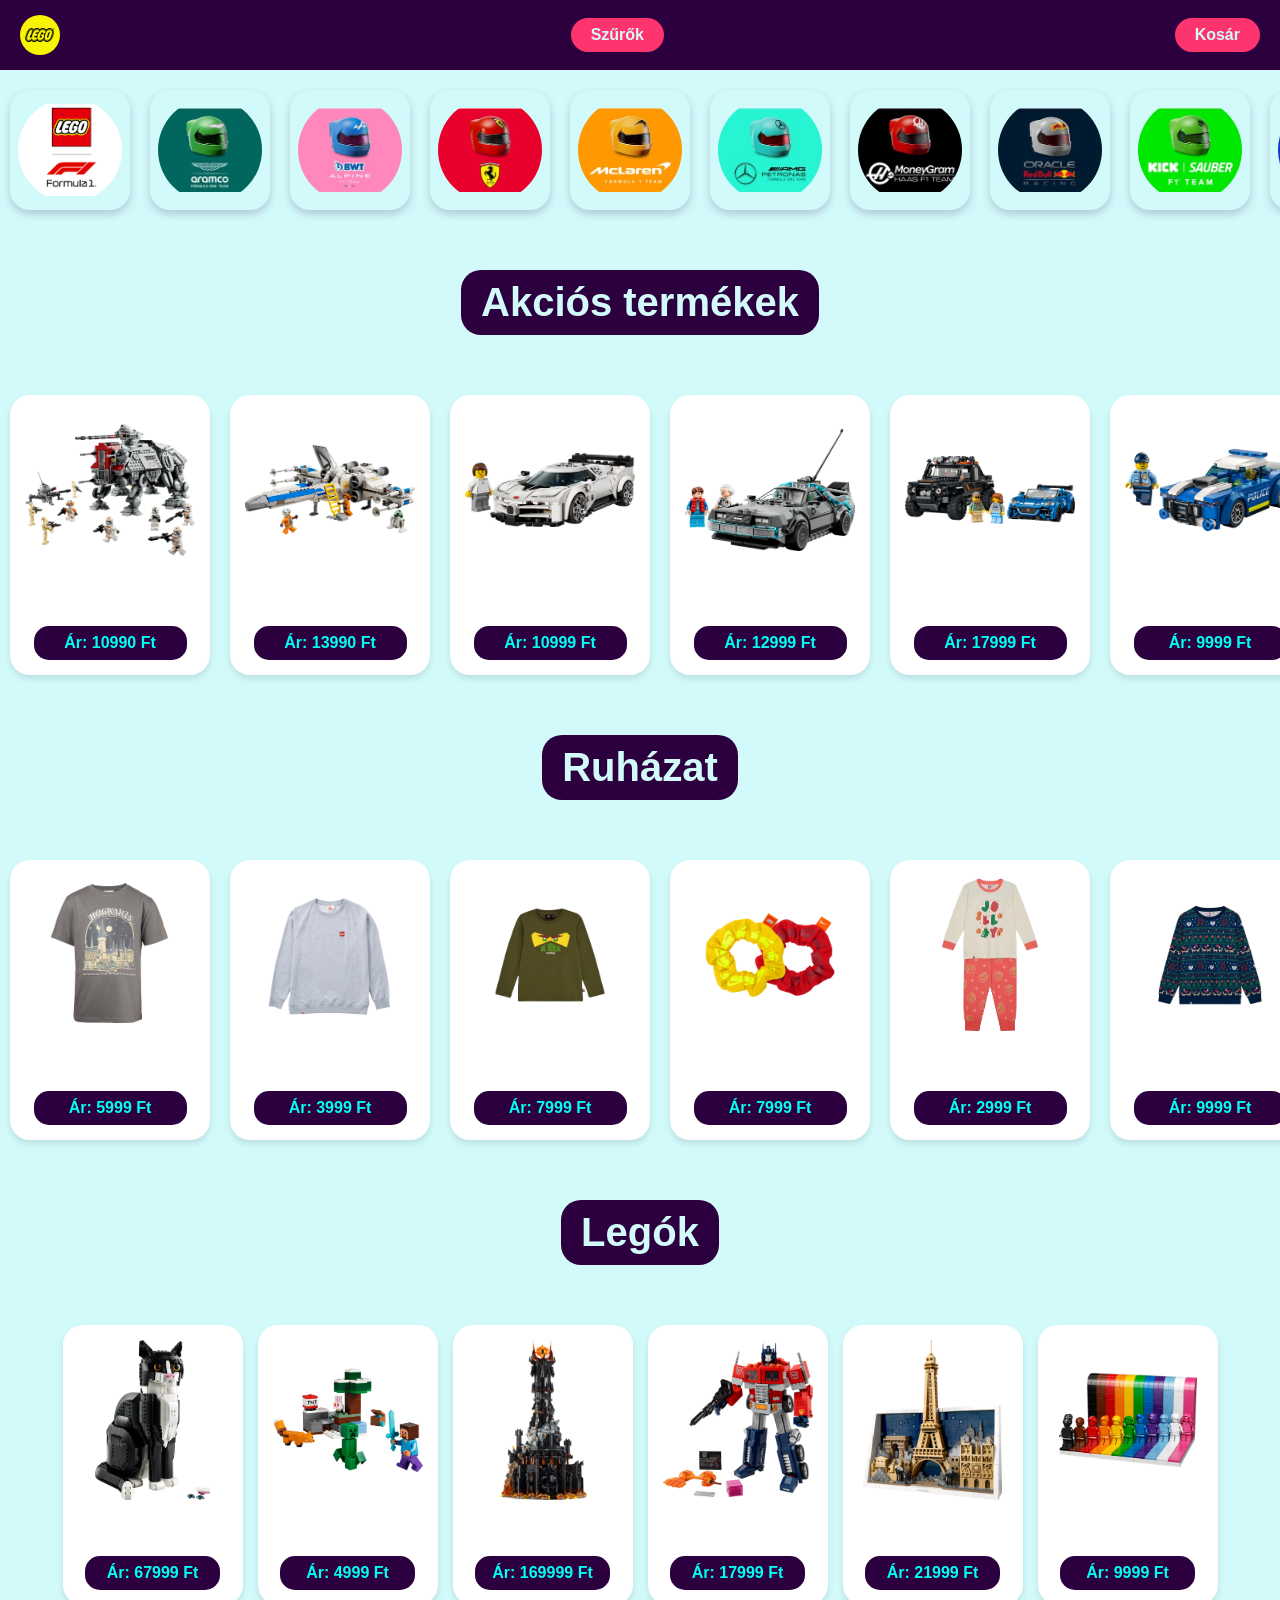
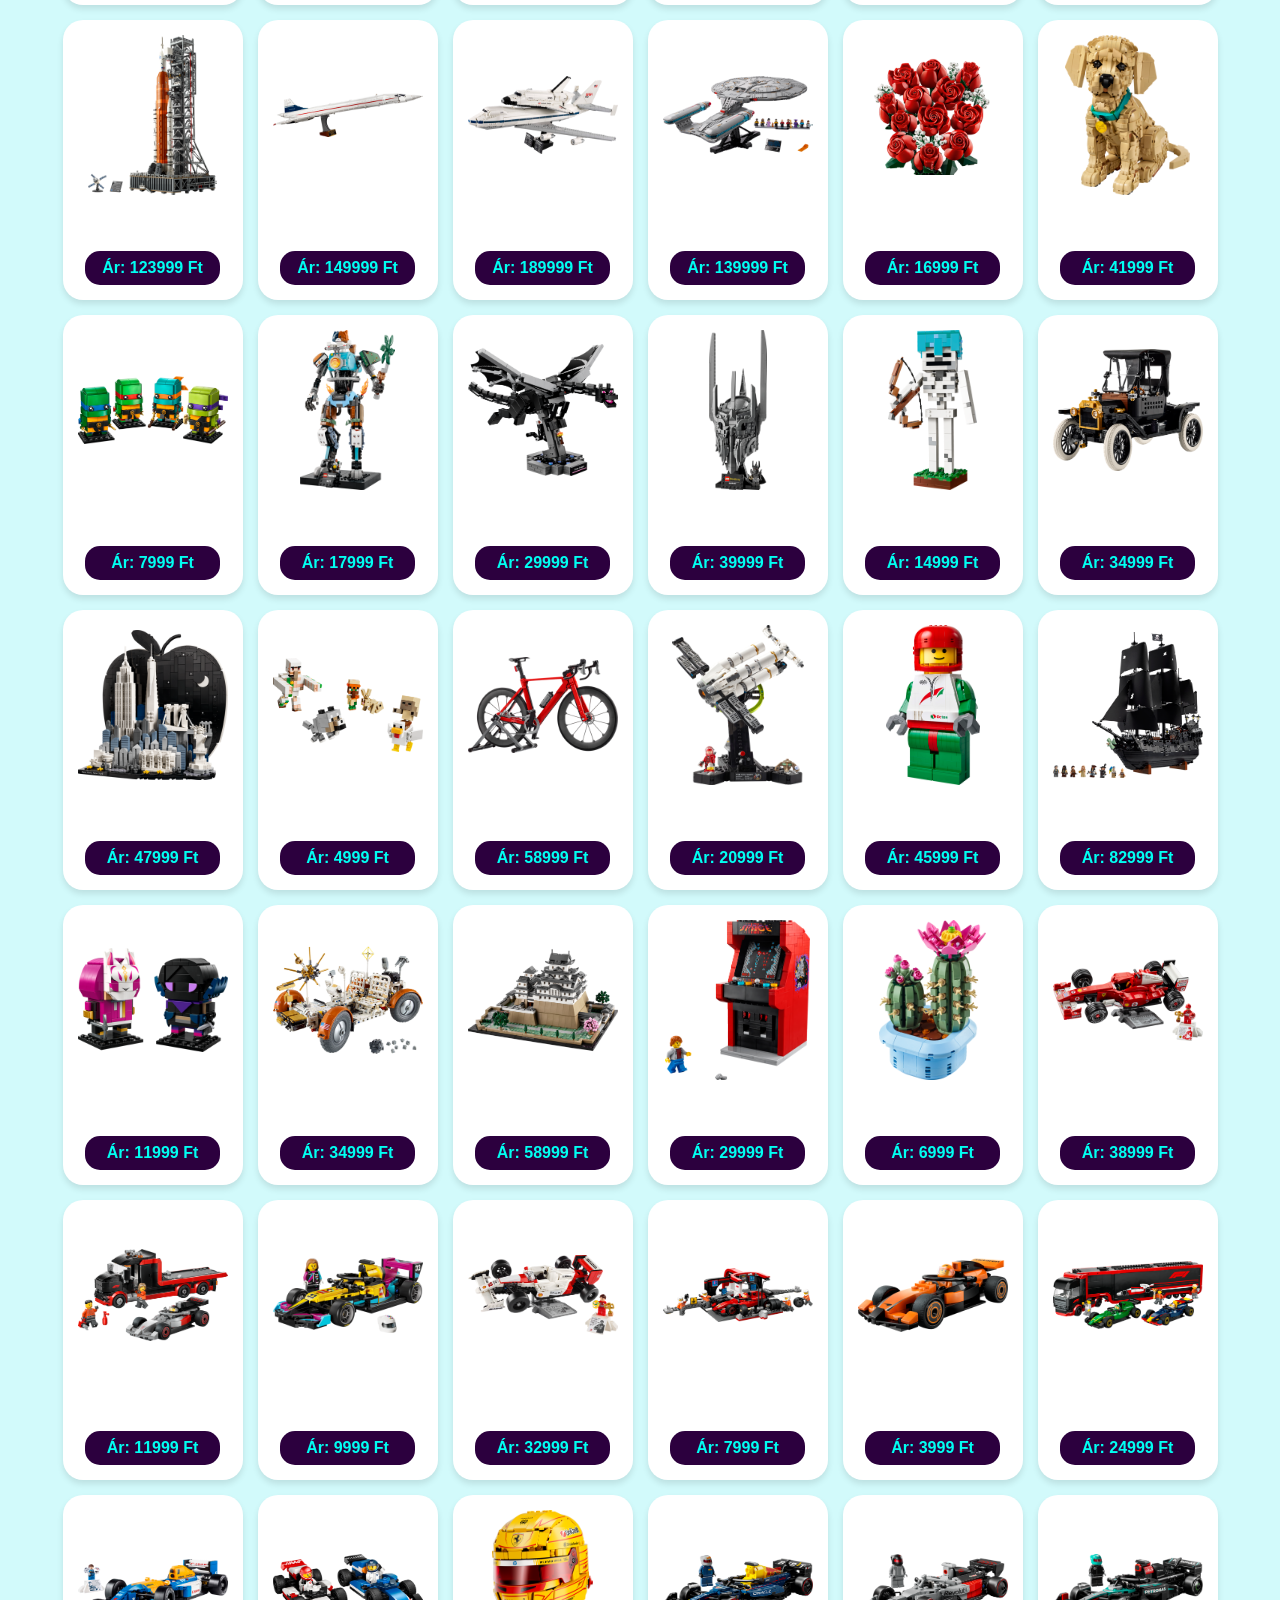
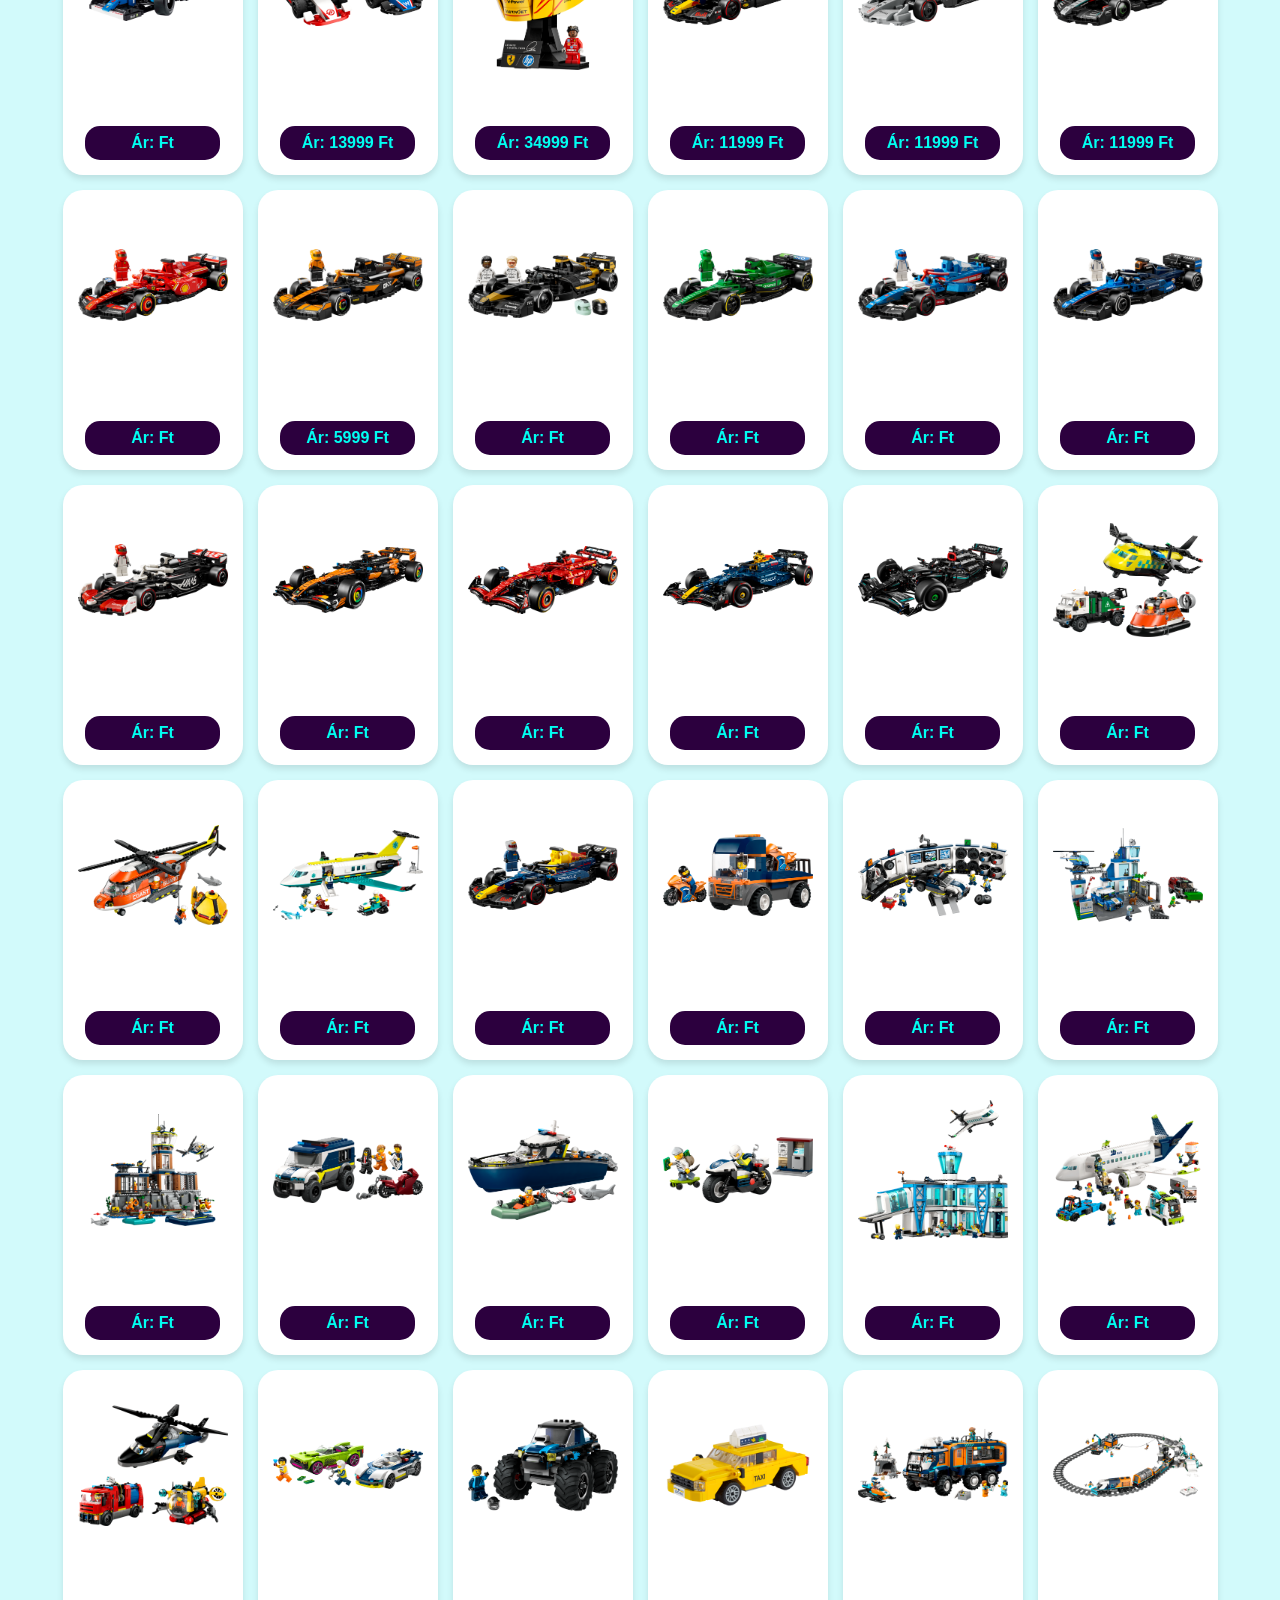
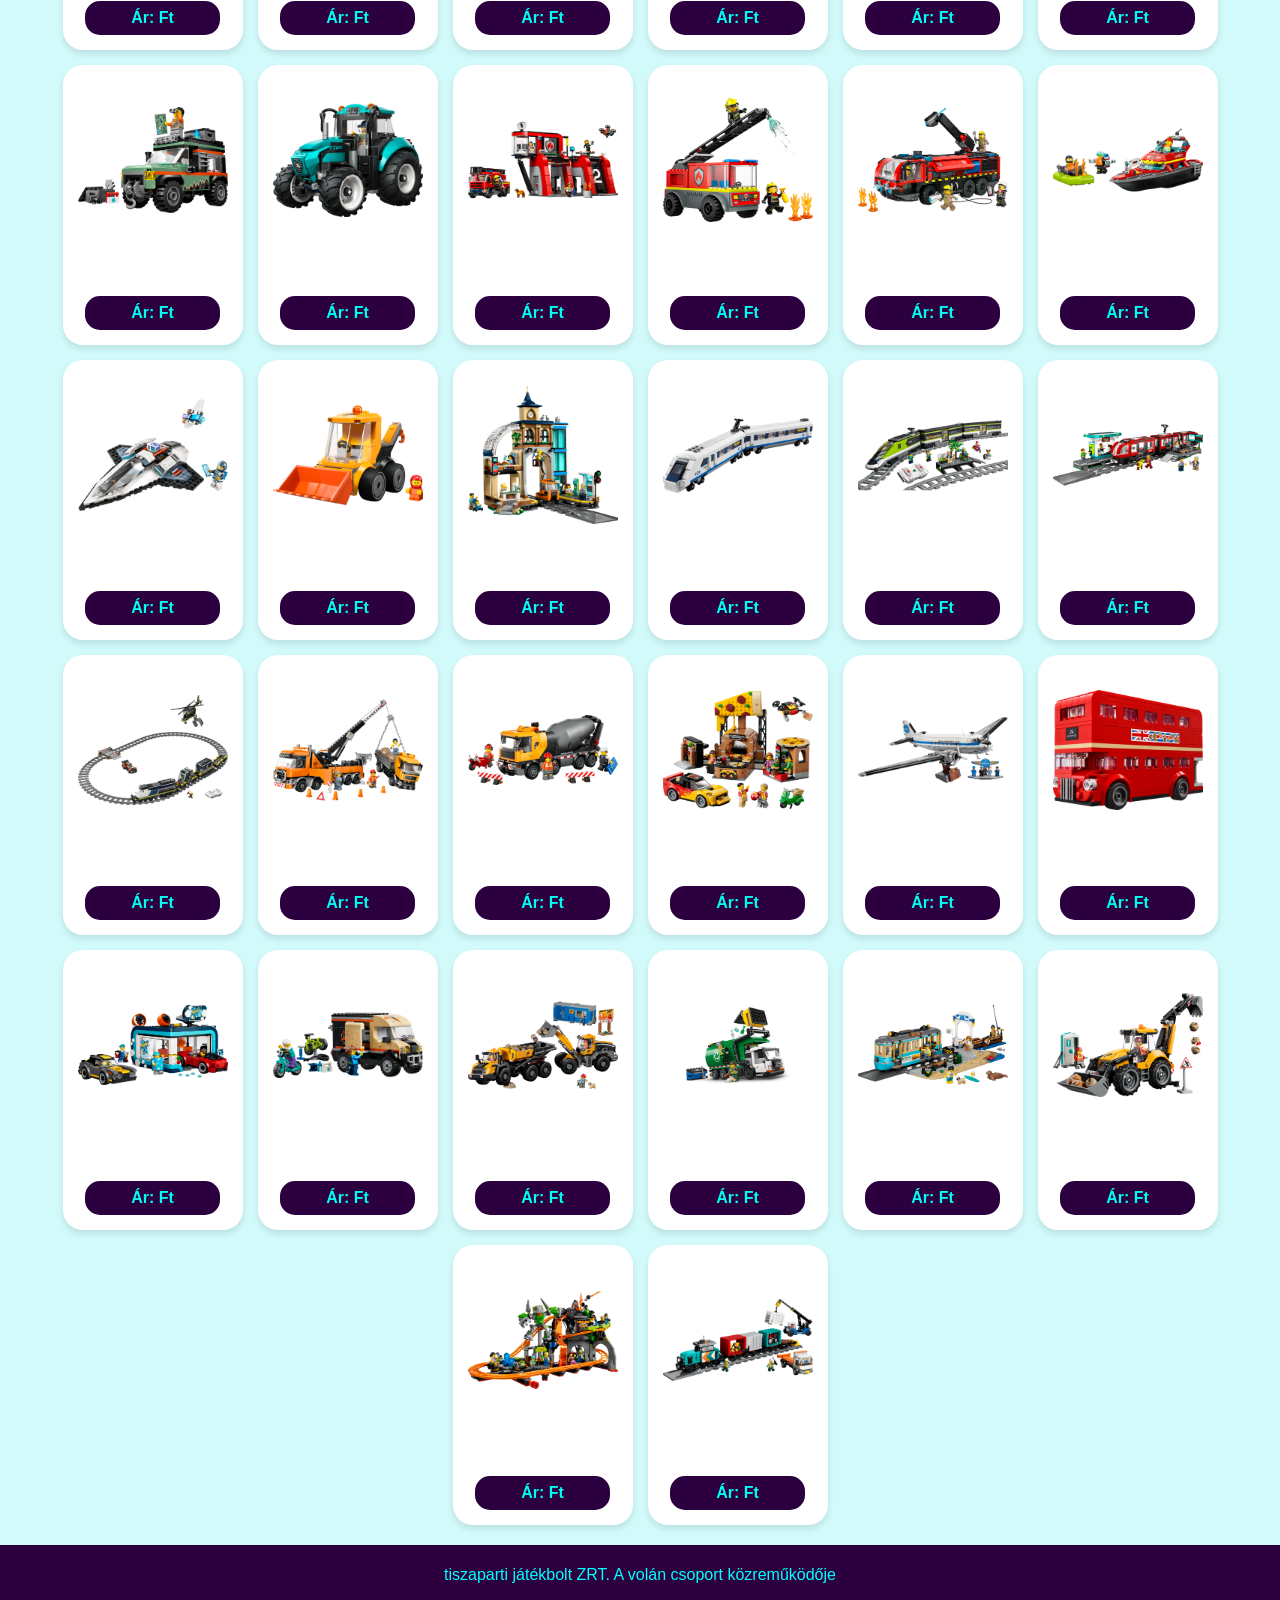
==== index.html @ 5895ed46 "HWP-5" ====
<!DOCTYPE html>
<html lang="hu">
<head>
    <meta charset="UTF-8">
    <meta name="viewport" content="width=device-width, initial-scale=1.0">
    <title>Tiszaparti Játékbolt - Főoldal</title>
    <link rel="stylesheet" href="css/main.css">
</head>
<body>
    <header>
    <div class="csik-fent">
        <div class="logo">
            <img src="img/logo.png" alt="Logo">
        </div>
        
        <div class="szurok">
            <button class="szurok-gomb">Szűrők</button>
            <div class="szurok-menu">
                <label>
                    <input type="checkbox" class="szuro" value="lego"> LEGO
                </label>
                <label>
                    <input type="checkbox" class="szuro" value="akcio"> Akciós termékek
                </label>
                <label>
                    <input type="checkbox" class="szuro" value="uj"> Új termékek
                </label>
            </div>
        </div>                
        
        <a href="kosar.html" class="kosar-link">Kosár</a>
    </div>
</header>

    <main>
        <div class="boxok">
            <div class="box"><img src="img/lego/f1/lego_f1_logo.webp" alt=""></div>
            <div class="box"><img src="img/lego/f1/logok/logo1.jpg" alt=""></div>
            <div class="box"><img src="img/lego/f1/logok/logo2.jpg" alt=""></div>
            <div class="box"><img src="img/lego/f1/logok/logo3.jpg" alt=""></div>
            <div class="box"><img src="img/lego/f1/logok/logo4.jpg" alt=""></div>
            <div class="box"><img src="img/lego/f1/logok/logo5.jpg" alt=""></div>
            <div class="box"><img src="img/lego/f1/logok/logo6.jpg" alt=""></div>
            <div class="box"><img src="img/lego/f1/logok/logo7.jpg" alt=""></div>
            <div class="box"><img src="img/lego/f1/logok/logo8.jpg" alt=""></div>
            <div class="box"><img src="img/lego/f1/logok/logo9.jpg" alt=""></div>
            <div class="box"><img src="img/lego/f1/logok/logo10.jpg" alt=""></div>
            <div class="box"><img src="img/lego/f1/logok/champions.png" alt=""></div>
        </div>

        <h1>Akciós termékek</h1>
        <div class="akcio">
             <div class="akcio-blokk" data-nev="LEGO Star Wars" data-ar="10 990 Ft" data-kep="img/lego/lego star wars/lego4.png">
                <img src="img/lego/lego star wars/lego4.png" alt="">
                <div class="ar-box">Ár: 10990 Ft</div>
            </div>
            <div class="akcio-blokk" data-nev="LEGO Star Wars" data-ar="13990 Ft" data-kep="img/lego/lego star wars/lego16.png">
                <img src="img/lego/lego star wars/lego16.png" alt="">
                <div class="ar-box">Ár: 13990 Ft</div>
            </div>
            <div class="akcio-blokk" data-nev="LEGO Speed Champions" data-ar="10999 Ft" data-kep="img/lego/lego speed champions/lego33.png">
                <img src="img/lego/lego speed champions/lego33.png" alt="">
                <div class="ar-box">Ár: 10999 Ft</div>
            </div>
            <div class="akcio-blokk" data-nev="LEGO Back to the future" data-ar="12999 Ft" data-kep="img/lego/lego speed champions/lego38.png">
                <img src="img/lego/lego speed champions/lego38.png" alt="">
                <div class="ar-box">Ár: 12999 Ft</div>
            </div>
            <div class="akcio-blokk" data-nev="LEGO speed champions" data-ar="17999 Ft" data-kep="img/lego/lego speed champions/lego75.png">
                <img src="img/lego/lego speed champions/lego75.png" alt="">
                <div class="ar-box">Ár: 17999 Ft</div>
            </div>
            <div class="akcio-blokk" data-nev="LEGO city" data-ar="9999 Ft" data-kep="img/lego/lego city/lego120.png">
                <img src="img/lego/lego city/lego120.png" alt="">
                <div class="ar-box">Ár: 9999 Ft</div>
            </div>
            <div class="akcio-blokk" data-nev="LEGO city" data-ar="10999 Ft" data-kep="img/lego/lego city/lego101.png">
                <img src="img/lego/lego city/lego101.png" alt="">
                <div class="ar-box">Ár: 10999 Ft</div>
            </div>
            <div class="akcio-blokk" data-nev="LEGO city" data-ar="24999 Ft" data-kep="img/lego/lego city/lego151.png">
                <img src="img/lego/lego city/lego151.png" alt="">
                <div class="ar-box">Ár: 24999 Ft</div>
            </div>
            <div class="akcio-blokk" data-nev="LEGO city" data-ar="6999 Ft" data-kep="img/lego/lego city/lego138.png">
                <img src="img/lego/lego city/lego138.png" alt="">
                <div class="ar-box">Ár: 6999 Ft</div>
            </div>
            <div class="akcio-blokk" data-nev="LEGO art papagály" data-ar="32999 Ft" data-kep="img/lego/art/lego115.png">
                <img src="img/lego/art/lego115.png" alt="">
                <div class="ar-box">Ár: 32999 Ft</div>
            </div>
            <div class="akcio-blokk" data-nev="LEGO art titanic" data-ar="67999 Ft" data-kep="img/lego/art/lego157.png">
                <img src="img/lego/art/lego157.png" alt="">
                <div class="ar-box">Ár: 67999 Ft</div>
            </div>
            
        </div>

        <h1>Ruházat</h1>
        <div class="akcio">
            <div class="akcio-blokk" data-nev="LEGO Klasszikus Póló" data-ar="5 999 Ft" data-kep="img/lego/ruha/lego_ruha1.png">
               <img src="img/lego/ruha/lego_ruha1.png" alt="">
               <div class="ar-box">Ár: 5999 Ft</div>
           </div>
           <div class="akcio-blokk" data-nev="LEGO Pulóver" data-ar="3 999 Ft" data-kep="img/lego/ruha/lego_ruha2.png">
                <img src="img/lego/ruha/lego_ruha2.png" alt="">
                <div class="ar-box">Ár: 3999 Ft</div>
            </div>
            <div class="akcio-blokk" data-nev="LEGO Gyermek Ninjago Pulóver" data-ar="7 999 Ft" data-kep="img/lego/ruha/lego_ruha3.png">
                <img src="img/lego/ruha/lego_ruha3.png" alt="">
                <div class="ar-box">Ár: 7999 Ft</div>
            </div>
            <div class="akcio-blokk" data-nev="LEGO Hajgumi" data-ar="7 999 Ft" data-kep="img/lego/ruha/lego_ruha4.png">
                <img src="img/lego/ruha/lego_ruha4.png" alt="">
                <div class="ar-box">Ár: 7999 Ft</div>
            </div>
            <div class="akcio-blokk" data-nev="LEGO Gyermek Pizsama" data-ar="2 999 Ft" data-kep="img/lego/ruha/lego_ruha5.png">
                <img src="img/lego/ruha/lego_ruha5.png" alt="">
                <div class="ar-box">Ár: 2999 Ft</div>
            </div>
            <div class="akcio-blokk" data-nev="LEGO Téli Mintás Pulóver" data-ar="9 999 Ft" data-kep="img/lego/ruha/lego_ruha6.png">
                <img src="img/lego/ruha/lego_ruha6.png" alt="">
                <div class="ar-box">Ár: 9999 Ft</div>
            </div>
            <div class="akcio-blokk" data-nev="LEGO Téli Mintás Pulóver Piros" data-ar="3 490 Ft" data-kep="img/lego/ruha/lego_ruha7.png">
                <img src="img/lego/ruha/lego_ruha7.png" alt="">
                <div class="ar-box">Ár: 3490 Ft</div>
            </div>
            <div class="akcio-blokk" data-nev="LEGO Gyermek" data-ar="6 999 Ft" data-kep="img/lego/ruha/lego_ruha8.png">
                <img src="img/lego/ruha/lego_ruha8.png" alt="">
                <div class="ar-box">Ár: 6999 Ft</div>
            </div>
            <div class="akcio-blokk" data-nev="LEGO Mintás Nike Airforce" data-ar="8 490 Ft" data-kep="img/lego/ruha/lego_ruha10.png">
                <img src="img/lego/ruha/lego_ruha10.png" alt="">
                <div class="ar-box">Ár: 8490 Ft</div>
            </div>
            <div class="akcio-blokk" data-nev="LEGO Gyermek Fiúba" data-ar="12 990 Ft" data-kep="img/lego/ruha/lego_ruha9.png">
                <img src="img/lego/ruha/lego_ruha9.png" alt="">
                <div class="ar-box">Ár: 12990 Ft</div>
            </div>
            
        </div>

        <h1>Legók</h1>
        <div class="akcio omlesztett">
            
            
            <div class="akcio-blokk" data-nev="LEGO ART MACSKA" data-ar="67999 Ft" data-kep="img/lego/art/lego100.png">
                <img src="img/lego/art/lego100.png" alt="">
                <div class="ar-box">Ár: 67999 Ft</div>
            </div>
            <div class="akcio-blokk" data-nev="LEGO Minecraft" data-ar="4999 Ft" data-kep="img/lego/art/lego105.png">
                <img src="img/lego/art/lego105.png" alt="">
                <div class="ar-box">Ár: 4999 Ft</div>
            </div>
            <div class="akcio-blokk" data-nev="LEGO Lord of Rings" data-ar="169999 Ft" data-kep="img/lego/art/lego109.png">
                <img src="img/lego/art/lego109.png" alt="">
                <div class="ar-box">Ár: 169999 Ft</div>
            </div>
            <div class="akcio-blokk" data-nev="LEGO Transforers" data-ar="17999 Ft" data-kep="img/lego/art/lego114.png">
                <img src="img/lego/art/lego114.png" alt="">
                <div class="ar-box">Ár: 17999 Ft</div>
            </div>
            <div class="akcio-blokk" data-nev="LEGO Art Paris" data-ar="21999 Ft" data-kep="img/lego/art/lego116.png">
                <img src="img/lego/art/lego116.png" alt="">
                <div class="ar-box">Ár: 21999 Ft</div>
            </div>
            <div class="akcio-blokk" data-nev="LEGO Art GAY" data-ar="9999" data-kep="img/lego/art/lego118.png">
                <img src="img/lego/art/lego118.png" alt="">
                <div class="ar-box">Ár: 9999 Ft</div>
            </div>
            <div class="akcio-blokk" data-nev="LEGO Art NASA" data-ar="123999 Ft" data-kep="img/lego/art/lego119.png">
                <img src="img/lego/art/lego119.png" alt="">
                <div class="ar-box">Ár: 123999 Ft</div>
            </div>
            <div class="akcio-blokk" data-nev="LEGO Art Repüllő" data-ar="149999 Ft" data-kep="img/lego/art/lego127.png">
                <img src="img/lego/art/lego127.png" alt="">
                <div class="ar-box">Ár: 149999 Ft</div>
            </div>
            <div class="akcio-blokk" data-nev="LEGO Art NASA Repüllő" data-ar="189999 Ft" data-kep="img/lego/art/lego130.png">
                <img src="img/lego/art/lego130.png" alt="">
                <div class="ar-box">Ár: 189999 Ft</div>
            </div>
            <div class="akcio-blokk" data-nev="LEGO Art Startrek" data-ar="139999 Ft" data-kep="img/lego/art/lego133.png">
                <img src="img/lego/art/lego133.png" alt="">
                <div class="ar-box">Ár: 139999 Ft</div>
            </div>
            <div class="akcio-blokk" data-nev="LEGO Art Rózsák" data-ar="16999 Ft" data-kep="img/lego/art/lego153.png">
                <img src="img/lego/art/lego153.png" alt="">
                <div class="ar-box">Ár: 16999 Ft</div>
            </div>
            <div class="akcio-blokk" data-nev="LEGO Art Kutya" data-ar="41999 Ft" data-kep="img/lego/art/lego44.png">
                <img src="img/lego/art/lego44.png" alt="">
                <div class="ar-box">Ár: 41999 Ft</div>
            </div>
            <div class="akcio-blokk" data-nev="LEGO Teen ninja mi a rák" data-ar="7999 Ft" data-kep="img/lego/art/lego47.png">
                <img src="img/lego/art/lego47.png" alt="">
                <div class="ar-box">Ár: 7999 Ft</div>
            </div>
            <div class="akcio-blokk" data-nev="LEGO Fortnite" data-ar="17999 Ft" data-kep="img/lego/art/lego50.png">
                <img src="img/lego/art/lego50.png" alt="">
                <div class="ar-box">Ár: 17999 Ft</div>
            </div>
            <div class="akcio-blokk" data-nev="LEGO Minecraft" data-ar="29999 Ft" data-kep="img/lego/art/lego53.png">
                <img src="img/lego/art/lego53.png" alt="">
                <div class="ar-box">Ár: 29999 Ft</div>
            </div>
            <div class="akcio-blokk" data-nev="LEGO valami" data-ar="39999 Ft" data-kep="img/lego/art/lego55.png">
                <img src="img/lego/art/lego55.png" alt="">
                <div class="ar-box">Ár: 39999 Ft</div>
            </div>
            <div class="akcio-blokk" data-nev="LEGO Minecraft" data-ar="14999 Ft" data-kep="img/lego/art/lego61.png">
                <img src="img/lego/art/lego61.png" alt="">
                <div class="ar-box">Ár: 14999 Ft</div>
            </div>
            <div class="akcio-blokk" data-nev="LEGO Art Auto" data-ar="34999 Ft" data-kep="img/lego/art/lego64.png">
                <img src="img/lego/art/lego64.png" alt="">
                <div class="ar-box">Ár: 34999 Ft</div>
            </div>
            <div class="akcio-blokk" data-nev="LEGO Art Város" data-ar="47999 Ft" data-kep="img/lego/art/lego66.png">
                <img src="img/lego/art/lego66.png" alt="">
                <div class="ar-box">Ár: 47999 Ft</div>
            </div>
            <div class="akcio-blokk" data-nev="LEGO Minecraft" data-ar="4999 Ft" data-kep="img/lego/art/lego72.png">
                <img src="img/lego/art/lego72.png" alt="">
                <div class="ar-box">Ár: 4999 Ft</div>
            </div>
            <div class="akcio-blokk" data-nev="LEGO Art Verseny Kerékpár" data-ar="58999 Ft" data-kep="img/lego/art/lego74.png">
                <img src="img/lego/art/lego74.png" alt="">
                <div class="ar-box">Ár: 58999 Ft</div>
            </div>
            <div class="akcio-blokk" data-nev="LEGO Art NASA" data-ar="20999 Ft" data-kep="img/lego/art/lego76.png">
                <img src="img/lego/art/lego76.png" alt="">
                <div class="ar-box">Ár: 20999 Ft</div>
            </div>
            <div class="akcio-blokk" data-nev="LEGO Art Lego Figura" data-ar="45999 Ft" data-kep="img/lego/art/lego81.png">
                <img src="img/lego/art/lego81.png" alt="">
                <div class="ar-box">Ár: 45999 Ft</div>
            </div>
            <div class="akcio-blokk" data-nev="LEGO Art Black pearl" data-ar="82999 Ft" data-kep="img/lego/art/lego84.png">
                <img src="img/lego/art/lego84.png" alt="">
                <div class="ar-box">Ár: 82999 Ft</div>
            </div>
            <div class="akcio-blokk" data-nev="LEGO Fortnite" data-ar="11999 Ft" data-kep="img/lego/art/lego86.png">
                <img src="img/lego/art/lego86.png" alt="">
                <div class="ar-box">Ár: 11999 Ft</div>
            </div>
            <div class="akcio-blokk" data-nev="LEGO NASA" data-ar="34999 Ft" data-kep="img/lego/art/lego91.png">
                <img src="img/lego/art/lego91.png" alt="">
                <div class="ar-box">Ár: 34999 Ft</div>
            </div>
            <div class="akcio-blokk" data-nev="LEGO Art Japán Templom" data-ar="58999 Ft" data-kep="img/lego/art/lego92.png">
                <img src="img/lego/art/lego92.png" alt="">
                <div class="ar-box">Ár: 58999 Ft</div>
            </div>
            <div class="akcio-blokk" data-nev="LEGO Árkád Játék Gép" data-ar="29999 Ft" data-kep="img/lego/art/lego93.png">
                <img src="img/lego/art/lego93.png" alt="">
                <div class="ar-box">Ár: 29999 Ft</div>
            </div>
            <div class="akcio-blokk" data-nev="LEGO Art Kaktusz" data-ar="6999 Ft" data-kep="img/lego/art/lego94.png">
                <img src="img/lego/art/lego94.png" alt="">
                <div class="ar-box">Ár: 6999 Ft</div>
            </div>
            <div class="akcio-blokk" data-nev="LEGO F1" data-ar="38999 Ft" data-kep="img/lego/f1/lego12.png">
                <img src="img/lego/f1/lego12.png" alt="">
                <div class="ar-box">Ár: 38999 Ft</div>
            </div>
            <div class="akcio-blokk" data-nev="LEGO F1" data-ar="11999 Ft" data-kep="img/lego/f1/lego17.png">
                <img src="img/lego/f1/lego17.png" alt="">
                <div class="ar-box">Ár: 11999 Ft</div>
            </div>
            <div class="akcio-blokk" data-nev="LEGO F1" data-ar="9999 Ft" data-kep="img/lego/f1/lego19.png">
                <img src="img/lego/f1/lego19.png" alt="">
                <div class="ar-box">Ár: 9999 Ft</div>
            </div>
            <div class="akcio-blokk" data-nev="LEGO F1" data-ar="32999 Ft" data-kep="img/lego/f1/lego22.png">
                <img src="img/lego/f1/lego22.png" alt="">
                <div class="ar-box">Ár: 32999 Ft</div>
            </div>
            <div class="akcio-blokk" data-nev="LEGO F1" data-ar="7999 Ft" data-kep="img/lego/f1/lego27.png">
                <img src="img/lego/f1/lego27.png" alt="">
                <div class="ar-box">Ár: 7999 Ft</div>
            </div>
            <div class="akcio-blokk" data-nev="LEGO F1" data-ar="3999 Ft" data-kep="img/lego/f1/lego29.png">
                <img src="img/lego/f1/lego29.png" alt="">
                <div class="ar-box">Ár: 3999 Ft</div>
            </div>
            <div class="akcio-blokk" data-nev="LEGO F1" data-ar="24999 Ft" data-kep="img/lego/f1/lego31.png">
                <img src="img/lego/f1/lego31.png" alt="">
                <div class="ar-box">Ár: 24999 Ft</div>
            </div>
            <div class="akcio-blokk" data-nev="LEGO F1" data-ar="38999 Ft" data-kep="img/lego/f1/lego33.png">
                <img src="img/lego/f1/lego33.png" alt="">
                <div class="ar-box">Ár:  Ft</div>
            </div>
            <div class="akcio-blokk" data-nev="LEGO F1" data-ar="13999 Ft" data-kep="img/lego/f1/lego34.png">
                <img src="img/lego/f1/lego34.png" alt="">
                <div class="ar-box">Ár: 13999 Ft</div>
            </div>
            <div class="akcio-blokk" data-nev="LEGO F1" data-ar="34999 Ft" data-kep="img/lego/f1/lego36.png">
                <img src="img/lego/f1/lego36.png" alt="">
                <div class="ar-box">Ár: 34999 Ft</div>
            </div>
            <div class="akcio-blokk" data-nev="LEGO F1 Redbull" data-ar="11999 Ft" data-kep="img/lego/f1/normauto/lego15.png">
                <img src="img/lego/f1/normauto/lego15.png" alt="">
                <div class="ar-box">Ár: 11999 Ft</div>
            </div>
            <div class="akcio-blokk" data-nev="LEGO F1 Audi" data-ar="11999 Ft" data-kep="img/lego/f1/normauto/lego16.png">
                <img src="img/lego/f1/normauto/lego16.png" alt="">
                <div class="ar-box">Ár: 11999 Ft</div>
            </div>
            <div class="akcio-blokk" data-nev="LEGO F1 Mercedes" data-ar="11999 Ft" data-kep="img/lego/f1/normauto/lego21.png">
                <img src="img/lego/f1/normauto/lego21.png" alt="">
                <div class="ar-box">Ár: 11999 Ft</div>
            </div>
            <div class="akcio-blokk" data-nev="LEGO F1 Ferrari" data-ar="11999 Ft" data-kep="img/lego/f1/normauto/lego23.png">
                <img src="img/lego/f1/normauto/lego23.png" alt="">
                <div class="ar-box">Ár:  Ft</div>
            </div>
            <div class="akcio-blokk" data-nev="LEGO F1 Mclaren" data-ar="5999 Ft" data-kep="img/lego/f1/normauto/lego24.png">
                <img src="img/lego/f1/normauto/lego24.png" alt="">
                <div class="ar-box">Ár: 5999 Ft</div>
            </div>
            <div class="akcio-blokk" data-nev="LEGO" data-ar="" data-kep="img/lego/f1/normauto/lego25.png">
                <img src="img/lego/f1/normauto/lego25.png" alt="">
                <div class="ar-box">Ár:  Ft</div>
            </div>
            <div class="akcio-blokk" data-nev="LEGO" data-ar="" data-kep="img/lego/f1/normauto/lego26.png">
                <img src="img/lego/f1/normauto/lego26.png" alt="">
                <div class="ar-box">Ár:  Ft</div>
            </div>
            <div class="akcio-blokk" data-nev="LEGO" data-ar="" data-kep="img/lego/f1/normauto/lego28.png">
                <img src="img/lego/f1/normauto/lego28.png" alt="">
                <div class="ar-box">Ár:  Ft</div>
            </div>
            <div class="akcio-blokk" data-nev="LEGO" data-ar="" data-kep="img/lego/f1/normauto/lego30.png">
                <img src="img/lego/f1/normauto/lego30.png" alt="">
                <div class="ar-box">Ár:  Ft</div>
            </div>
            <div class="akcio-blokk" data-nev="LEGO" data-ar="" data-kep="img/lego/f1/normauto/lego32.png">
                <img src="img/lego/f1/normauto/lego32.png" alt="">
                <div class="ar-box">Ár:  Ft</div>
            </div>
            <div class="akcio-blokk" data-nev="LEGO" data-ar="" data-kep="img/lego/f1/technic/lego13.png">
                <img src="img/lego/f1/technic/lego13.png" alt="">
                <div class="ar-box">Ár:  Ft</div>
            </div>
            <div class="akcio-blokk" data-nev="LEGO" data-ar="" data-kep="img/lego/f1/technic/lego14.png">
                <img src="img/lego/f1/technic/lego14.png" alt="">
                <div class="ar-box">Ár:  Ft</div>
            </div>
            <div class="akcio-blokk" data-nev="LEGO" data-ar="" data-kep="img/lego/f1/technic/lego18.png">
                <img src="img/lego/f1/technic/lego18.png" alt="">
                <div class="ar-box">Ár:  Ft</div>
            </div>
            <div class="akcio-blokk" data-nev="LEGO" data-ar="" data-kep="img/lego/f1/technic/lego20.png">
                <img src="img/lego/f1/technic/lego20.png" alt="">
                <div class="ar-box">Ár:  Ft</div>
            </div>
            
            <div class="akcio-blokk" data-nev="LEGO" data-ar="" data-kep="img/lego/lego city/lego1.png">
                <img src="img/lego/lego city/lego1.png" alt="">
                <div class="ar-box">Ár:  Ft</div>
            </div>
            <div class="akcio-blokk" data-nev="LEGO" data-ar="" data-kep="img/lego/lego city/lego103.png">
                <img src="img/lego/lego city/lego103.png" alt="">
                <div class="ar-box">Ár:  Ft</div>
            </div>
            <div class="akcio-blokk" data-nev="LEGO" data-ar="" data-kep="img/lego/lego city/lego104.png">
                <img src="img/lego/lego city/lego104.png" alt="">
                <div class="ar-box">Ár:  Ft</div>
            </div>
            <div class="akcio-blokk" data-nev="LEGO" data-ar="" data-kep="img/lego/f1/normauto/lego15.png">
                <img src="img/lego/f1/normauto/lego15.png" alt="">
                <div class="ar-box">Ár:  Ft</div>
            </div>
            <!-- (duplicate paths are skipped automatically; remaining unique templates continue) -->
            <div class="akcio-blokk" data-nev="LEGO" data-ar="" data-kep="img/lego/lego city/lego111.png">
                <img src="img/lego/lego city/lego111.png" alt="">
                <div class="ar-box">Ár:  Ft</div>
            </div>
            <div class="akcio-blokk" data-nev="LEGO" data-ar="" data-kep="img/lego/lego city/lego112.png">
                <img src="img/lego/lego city/lego112.png" alt="">
                <div class="ar-box">Ár:  Ft</div>
            </div>
            <div class="akcio-blokk" data-nev="LEGO" data-ar="" data-kep="img/lego/lego city/lego121.png">
                <img src="img/lego/lego city/lego121.png" alt="">
                <div class="ar-box">Ár:  Ft</div>
            </div>
            <div class="akcio-blokk" data-nev="LEGO" data-ar="" data-kep="img/lego/lego city/lego122.png">
                <img src="img/lego/lego city/lego122.png" alt="">
                <div class="ar-box">Ár:  Ft</div>
            </div>
            <div class="akcio-blokk" data-nev="LEGO" data-ar="" data-kep="img/lego/lego city/lego123.png">
                <img src="img/lego/lego city/lego123.png" alt="">
                <div class="ar-box">Ár:  Ft</div>
            </div>
            <div class="akcio-blokk" data-nev="LEGO" data-ar="" data-kep="img/lego/lego city/lego124.png">
                <img src="img/lego/lego city/lego124.png" alt="">
                <div class="ar-box">Ár:  Ft</div>
            </div>
            <div class="akcio-blokk" data-nev="LEGO" data-ar="" data-kep="img/lego/lego city/lego125.png">
                <img src="img/lego/lego city/lego125.png" alt="">
                <div class="ar-box">Ár:  Ft</div>
            </div>
            <div class="akcio-blokk" data-nev="LEGO" data-ar="" data-kep="img/lego/lego city/lego126.png">
                <img src="img/lego/lego city/lego126.png" alt="">
                <div class="ar-box">Ár:  Ft</div>
            </div>
            <div class="akcio-blokk" data-nev="LEGO" data-ar="" data-kep="img/lego/lego city/lego128.png">
                <img src="img/lego/lego city/lego128.png" alt="">
                <div class="ar-box">Ár:  Ft</div>
            </div>
            <div class="akcio-blokk" data-nev="LEGO" data-ar="" data-kep="img/lego/lego city/lego134.png">
                <img src="img/lego/lego city/lego134.png" alt="">
                <div class="ar-box">Ár:  Ft</div>
            </div>
            <div class="akcio-blokk" data-nev="LEGO" data-ar="" data-kep="img/lego/lego city/lego135.png">
                <img src="img/lego/lego city/lego135.png" alt="">
                <div class="ar-box">Ár:  Ft</div>
            </div>
            <div class="akcio-blokk" data-nev="LEGO" data-ar="" data-kep="img/lego/lego city/lego136.png">
                <img src="img/lego/lego city/lego136.png" alt="">
                <div class="ar-box">Ár:  Ft</div>
            </div>
            <div class="akcio-blokk" data-nev="LEGO" data-ar="" data-kep="img/lego/lego city/lego137.png">
                <img src="img/lego/lego city/lego137.png" alt="">
                <div class="ar-box">Ár:  Ft</div>
            </div>
            <div class="akcio-blokk" data-nev="LEGO" data-ar="" data-kep="img/lego/lego city/lego139.png">
                <img src="img/lego/lego city/lego139.png" alt="">
                <div class="ar-box">Ár:  Ft</div>
            </div>
            <div class="akcio-blokk" data-nev="LEGO" data-ar="" data-kep="img/lego/lego city/lego140.png">
                <img src="img/lego/lego city/lego140.png" alt="">
                <div class="ar-box">Ár:  Ft</div>
            </div>
            <div class="akcio-blokk" data-nev="LEGO" data-ar="" data-kep="img/lego/lego city/lego141.png">
                <img src="img/lego/lego city/lego141.png" alt="">
                <div class="ar-box">Ár:  Ft</div>
            </div>
            <div class="akcio-blokk" data-nev="LEGO" data-ar="" data-kep="img/lego/lego city/lego142.png">
                <img src="img/lego/lego city/lego142.png" alt="">
                <div class="ar-box">Ár:  Ft</div>
            </div>
            <div class="akcio-blokk" data-nev="LEGO" data-ar="" data-kep="img/lego/lego city/lego143.png">
                <img src="img/lego/lego city/lego143.png" alt="">
                <div class="ar-box">Ár:  Ft</div>
            </div>
            <div class="akcio-blokk" data-nev="LEGO" data-ar="" data-kep="img/lego/lego city/lego144.png">
                <img src="img/lego/lego city/lego144.png" alt="">
                <div class="ar-box">Ár:  Ft</div>
            </div>
            <div class="akcio-blokk" data-nev="LEGO" data-ar="" data-kep="img/lego/lego city/lego145.png">
                <img src="img/lego/lego city/lego145.png" alt="">
                <div class="ar-box">Ár:  Ft</div>
            </div>
            <div class="akcio-blokk" data-nev="LEGO" data-ar="" data-kep="img/lego/lego city/lego146.png">
                <img src="img/lego/lego city/lego146.png" alt="">
                <div class="ar-box">Ár:  Ft</div>
            </div>
            <div class="akcio-blokk" data-nev="LEGO" data-ar="" data-kep="img/lego/lego city/lego147.png">
                <img src="img/lego/lego city/lego147.png" alt="">
                <div class="ar-box">Ár:  Ft</div>
            </div>
            <div class="akcio-blokk" data-nev="LEGO" data-ar="" data-kep="img/lego/lego city/lego149.png">
                <img src="img/lego/lego city/lego149.png" alt="">
                <div class="ar-box">Ár:  Ft</div>
            </div>
            <div class="akcio-blokk" data-nev="LEGO" data-ar="" data-kep="img/lego/lego city/lego150.png">
                <img src="img/lego/lego city/lego150.png" alt="">
                <div class="ar-box">Ár:  Ft</div>
            </div>
            <div class="akcio-blokk" data-nev="LEGO" data-ar="" data-kep="img/lego/lego city/lego154.png">
                <img src="img/lego/lego city/lego154.png" alt="">
                <div class="ar-box">Ár:  Ft</div>
            </div>
            <div class="akcio-blokk" data-nev="LEGO" data-ar="" data-kep="img/lego/lego city/lego155.png">
                <img src="img/lego/lego city/lego155.png" alt="">
                <div class="ar-box">Ár:  Ft</div>
            </div>
            <div class="akcio-blokk" data-nev="LEGO" data-ar="" data-kep="img/lego/lego city/lego156.png">
                <img src="img/lego/lego city/lego156.png" alt="">
                <div class="ar-box">Ár:  Ft</div>
            </div>
            
            <!-- remaining city small-set paths -->
            <div class="akcio-blokk" data-nev="LEGO" data-ar="" data-kep="img/lego/lego city/lego2.png">
                <img src="img/lego/lego city/lego2.png" alt="">
                <div class="ar-box">Ár:  Ft</div>
            </div>
            <div class="akcio-blokk" data-nev="LEGO" data-ar="" data-kep="img/lego/lego city/lego42.png">
                <img src="img/lego/lego city/lego42.png" alt="">
                <div class="ar-box">Ár:  Ft</div>
            </div>
            <div class="akcio-blokk" data-nev="LEGO" data-ar="" data-kep="img/lego/lego city/lego43.png">
                <img src="img/lego/lego city/lego43.png" alt="">
                <div class="ar-box">Ár:  Ft</div>
            </div>
            <div class="akcio-blokk" data-nev="LEGO" data-ar="" data-kep="img/lego/lego city/lego45.png">
                <img src="img/lego/lego city/lego45.png" alt="">
                <div class="ar-box">Ár:  Ft</div>
            </div>
            <div class="akcio-blokk" data-nev="LEGO" data-ar="" data-kep="img/lego/lego city/lego46.png">
                <img src="img/lego/lego city/lego46.png" alt="">
                <div class="ar-box">Ár:  Ft</div>
            </div>
            <div class="akcio-blokk" data-nev="LEGO" data-ar="" data-kep="img/lego/lego city/lego48.png">
                <img src="img/lego/lego city/lego48.png" alt="">
                <div class="ar-box">Ár:  Ft</div>
            </div>
            <div class="akcio-blokk" data-nev="LEGO" data-ar="" data-kep="img/lego/lego city/lego54.png">
                <img src="img/lego/lego city/lego54.png" alt="">
                <div class="ar-box">Ár:  Ft</div>
            </div>
            <div class="akcio-blokk" data-nev="LEGO" data-ar="" data-kep="img/lego/lego city/lego56.png">
                <img src="img/lego/lego city/lego56.png" alt="">
                <div class="ar-box">Ár:  Ft</div>
            </div>
            <div class="akcio-blokk" data-nev="LEGO" data-ar="" data-kep="img/lego/lego city/lego58.png">
                <img src="img/lego/lego city/lego58.png" alt="">
                <div class="ar-box">Ár:  Ft</div>
            </div>
            <div class="akcio-blokk" data-nev="LEGO" data-ar="" data-kep="img/lego/lego city/lego59.png">
                <img src="img/lego/lego city/lego59.png" alt="">
                <div class="ar-box">Ár:  Ft</div>
            </div>
            <div class="akcio-blokk" data-nev="LEGO" data-ar="" data-kep="img/lego/lego city/lego65.png">
                <img src="img/lego/lego city/lego65.png" alt="">
                <div class="ar-box">Ár:  Ft</div>
            </div>
            <div class="akcio-blokk" data-nev="LEGO" data-ar="" data-kep="img/lego/lego city/lego67.png">
                <img src="img/lego/lego city/lego67.png" alt="">
                <div class="ar-box">Ár:  Ft</div>
            </div>
            <div class="akcio-blokk" data-nev="LEGO" data-ar="" data-kep="img/lego/lego city/lego69.png">
                <img src="img/lego/lego city/lego69.png" alt="">
                <div class="ar-box">Ár:  Ft</div>
            </div>
            <div class="akcio-blokk" data-nev="LEGO" data-ar="" data-kep="img/lego/lego city/lego70.png">
                <img src="img/lego/lego city/lego70.png" alt="">
                <div class="ar-box">Ár:  Ft</div>
            </div>
            
        </div>

    </main>
            
            

            
            
    </main>
        
    <footer>
        <div class="csik-lent">
            <p>tiszaparti játékbolt ZRT. A volán csoport közreműködője</p>
        </div>
    </footer>
    <script src="js/main.js"></script>
</body>
</html>
---- css/main.css ----
/* --- KÖZÖS ALAP BEÁLLÍTÁSOK --- */
body {
    background-color: #d2fafb;
    margin: 0;
    min-height: 100vh;
    display: flex;
    flex-direction: column;
    font-family: sans-serif; 
}

main {
    overflow: hidden; 
    width: 100%;
    display: flex; 
    flex-direction: column; 
    background-color: #d2fafb;
    flex: 1;
}

.csik-fent {
    background-color: #2c003e;
    height: 70px; /* Kicsit megemeltem, hogy kényelmesen elférjenek a szép nagy gombok */
    color: white;
    display: flex;
    align-items: center;
    padding: 0 20px;
    justify-content: space-between; /* Kitolja a logót balra, a szűrőt középre, a kosarat jobbra */
}

.csik-fent > div:last-of-type {
    display: flex;
    align-items: center;
    gap: 15px;
}
.szurok-gomb, 
a.kosar-link {
    background-color: #fe346e !important;
    color: #d2fafb !important;
    text-decoration: none;
    font-weight: bold;
    font-size: 16px;
    font-family: sans-serif;
    display: inline-block;
    cursor: pointer;
    border: none;

    /* --- EZ A KÉT SOR FOGJA MEGOLDANI A LEKEREKÍTÉST --- */
    border-radius: 20px !important; /* Teljesen lekerekíti a gombok szélét capsule formára */
    padding: 8px 20px !important;  /* Ad egy kis belső teret a szövegnek (fent/lent 8px, balra/jobbra 20px) */
}

.szurok-gomb:hover, 
a.kosar-link:hover {
    background-color: #d12254 !important;
    transform: scale(1.02);
}

/* --- MENÜ POZÍCIONÁLÁS --- */
.szurok {
    position: relative;
    /* Ez biztosítja, hogy a Szűrők blokk pontosan a menü közepe felett maradjon */
}

.szurok-menu {
    display: none;
    position: absolute;
    left: 50%;
    transform: translateX(-50%); /* Pontosan a Szűrők gomb alá középre igazítja a lenyíló ablakot */
    top: 45px;
    background-color: white;
    box-shadow: 0px 8px 16px rgba(0, 0, 0, 0.2);
    padding: 15px;
    border-radius: 12px;
    z-index: 1000;
    min-width: 180px;
}
/* Csak a Legók szekcióra fog vonatkozni */
.akcio.omlesztett {
    display: flex;
    flex-wrap: wrap;       /* Engedi, hogy egymás alá-mellé törjenek a képek */
    justify-content: center; /* Középre rendezi őket a képernyőn */
    gap: 15px;             /* Távolság a dobozok között */
    overflow-x: visible;   /* Kikapcsolja a vízszintes görgetést */
    width: 100%;
    box-sizing: border-box;
}

/* Opcionális: Ha szeretnéd, hogy a nagy tömegben kicsit fixebb méretük legyen a legóknak */
.akcio.omlesztett .akcio-blokk {
    flex: 0 1 180px;       /* Kb. 180px széles lesz egy doboz */
    min-width: 140px;      /* Mobilra, hogy ne menjenek teljesen össze */
}
.szurok-menu.active {
    display: block;
}
a {
    background-color: #fe346e;
    text-decoration: none;
    border-radius: 20px;
    padding: 8px 16px; 
    color: #d2fafb;
    font-weight: bold;
    display: inline-block;
    transition: background-color 0.2s ease;
}

a:hover {
    background-color: #d12254; 
}

.logo {
    width: 40px;
    height: 40px;
    background-color: #f8f405;
    border-radius: 50%;
    display: flex;
    align-items: center;
    justify-content: center;
}

.logo img {
    width: 30px;
    height: auto;
}

/* --- FŐOLDALI GÖRDÜLŐ LOGÓSÁV --- */
.boxok {
    display: flex;
    gap: 20px;
    padding: 20px 10px;
    flex-shrink: 0; 
    animation: gurulas 45s linear infinite;
}

.box {
    height: 120px; 
    flex: 0 0 120px;
    border-radius: 20px;
    padding: 8px; 
    box-shadow: 0 4px 8px rgba(44, 0, 62, 0.2);
    box-sizing: border-box; 
    transition: transform 0.2s ease;
}

.box:hover {
    transform: scale(1.05); 
    cursor: pointer;
}

.box img {
    width: 100%;
    height: 100%;
    object-fit: contain; 
    background-color: transparent;
    border-radius: 100%;
}

h1 {
    text-align: center;
    background-color: #2c003e;
    color: #d2fafb;
    padding: 10px 20px;
    width: fit-content;
    margin: 40px auto;
    border-radius: 20px;
    font-size: 250%;
}

/* --- SZŰRŐK --- */
.szurok {
    position: relative;
    display: inline-block;
}

.szurok-gomb {
    background-color: #007bff;
    color: white;
    padding: 10px 15px;
    border: none;
    border-radius: 5px;
    cursor: pointer;
    font-weight: bold;
}

.szurok-menu {
    display: none;
    position: absolute;
    right: 0; 
    background-color: white;
    box-shadow: 0px 4px 8px rgba(0, 0, 0, 0.2);
    padding: 10px;
    border-radius: 5px;
    z-index: 1000;
    min-width: 150px;
}

.szurok-menu label {
    display: block;
    margin: 5px 0;
    color: #2c003e;
    cursor: pointer;
}

.szurok-menu input[type="checkbox"] {
    margin-right: 5px;
}

.szurok-menu.active {
    display: block;
}

/* --- TERMÉKRÁCSOK ÉS BLOKKOK --- */
.akcio {
    display: flex;
    flex-wrap: nowrap;
    overflow-x: auto;
    padding: 20px 10px;
    gap: 20px;
    width: 100%;
    box-sizing: border-box;
}

.akcio::-webkit-scrollbar {
    height: 10px;
}

.akcio::-webkit-scrollbar-thumb {
    background: rgba(44, 0, 62, 0.7);
    border-radius: 10px;
}

.akcio-blokk {
    display: flex;
    flex-direction: column; 
    align-items: center;
    justify-content: space-between;
    padding: 15px;
    height: 280px; 
    width: 200px;  
    border-radius: 20px;
    flex-shrink: 0;
    box-shadow: 0 4px 6px rgba(0,0,0,0.1);
    box-sizing: border-box;
    background-color: white;
}

.akcio-blokk img {
    width: 100%;
    height: 160px; 
    object-fit: contain;
}

.ar-box {
    margin-top: 8px;
    font-size: 16px;
    font-weight: bold;
    color: #00fff2;
    background-color: #2c003e;
    padding: 8px 12px;
    border-radius: 15px;
    display: inline-block;
    width: 90%;
    text-align: center;
    box-sizing: border-box;
}

/* --- KOSÁR OLDAL STRUKTÚRA (FIGMA ALAPJÁN) --- */
.kosar-oldal-container {
    max-width: 1000px;
    margin: 40px auto;
    padding: 0 20px;
    width: 100%;
}

.kosar-felso-resz {
    display: flex;
    justify-content: space-between;
    align-items: flex-start;
    gap: 40px;
}

.kosar-bal-blokk {
    flex: 2;
    display: flex;
    flex-direction: column;
    gap: 20px;
}

.nagy-termek-doboz {
    background-color: #2c003e; /* Harmonizál a lila színeddel */
    border-radius: 25px;
    height: 380px;
    display: flex;
    align-items: center;
    justify-content: center;
    padding: 20px;
    box-shadow: 0 6px 12px rgba(0,0,0,0.15);
}

.nagy-termek-doboz img {
    max-width: 100%;
    max-height: 100%;
    object-fit: contain;
}

.termek-leiras {
    padding: 10px 5px;
    color: #2c003e;
}

.termek-leiras h2 {
    font-size: 24px;
}

.kosar-jobb-blokk {
    flex: 1;
    display: flex;
    flex-direction: column;
    gap: 20px;
    margin-top: 40px;
}

.figma-ar-gomb {
    background-color: #2c003e;
    color: #00fff2;
    text-align: center;
    padding: 18px;
    border-radius: 20px;
    font-size: 22px;
    font-weight: bold;
    box-shadow: 0 4px 8px rgba(0,0,0,0.1);
}

.figma-kosarba-gomb {
    background-color: #fe346e;
    color: white;
    border: none;
    text-align: center;
    padding: 18px;
    border-radius: 20px;
    font-size: 20px;
    font-weight: bold;
    cursor: pointer;
    box-shadow: 0 4px 8px rgba(0,0,0,0.1);
    transition: background 0.2s;
}

.figma-kosarba-gomb:hover {
    background-color: #d12254;
}

/* --- LÁBLÉC --- */
.csik-lent {
    background-color: #2c003e;
    color: aqua;
    height: 60px;
    display: flex;
    justify-content: center;
    align-items: center;
}
/* A teljes fejléc sáv */
.navbar {
  display: flex;
  justify-content: space-between; /* Elosztja a 3 részt: bal, közép, jobb */
  align-items: center;
  background-color: #2b002b; /* A sötétlila háttérszíned */
  padding: 10px 20px;
}

/* Biztosítja, hogy a középső elem teljesen középen legyen */
.nav-left, .nav-right {
  flex: 1; 
}
.nav-center {
  display: flex;
  justify-content: center;
}
.nav-right {
  display: flex;
  justify-content: flex-end; /* Jobbra tolja ki a kosarat */
}

/* EGYSÉGES GOMB DIZÁJN (A jelenlegi Kosár gombod stílusa alapján) */
.nav-btn {
  background-color: #ff007f; /* Élénk rózsaszín/magenta háttér */
  color: white;
  border: none;
  padding: 8px 16px;
  border-radius: 20px; /* Lekerekített sarkok */
  font-family: sans-serif;
  font-weight: bold;
  cursor: pointer;
  transition: background-color 0.2s ease;
}

/* Opcionális: Hover effekt mindkét gombra */
.nav-btn:hover {
  background-color: #e0006c;
}
@keyframes gurulas {
    0% { 
        transform: translateX(0); 
    } 
    100% { 
        transform: translateX(-50%); 
    }
}
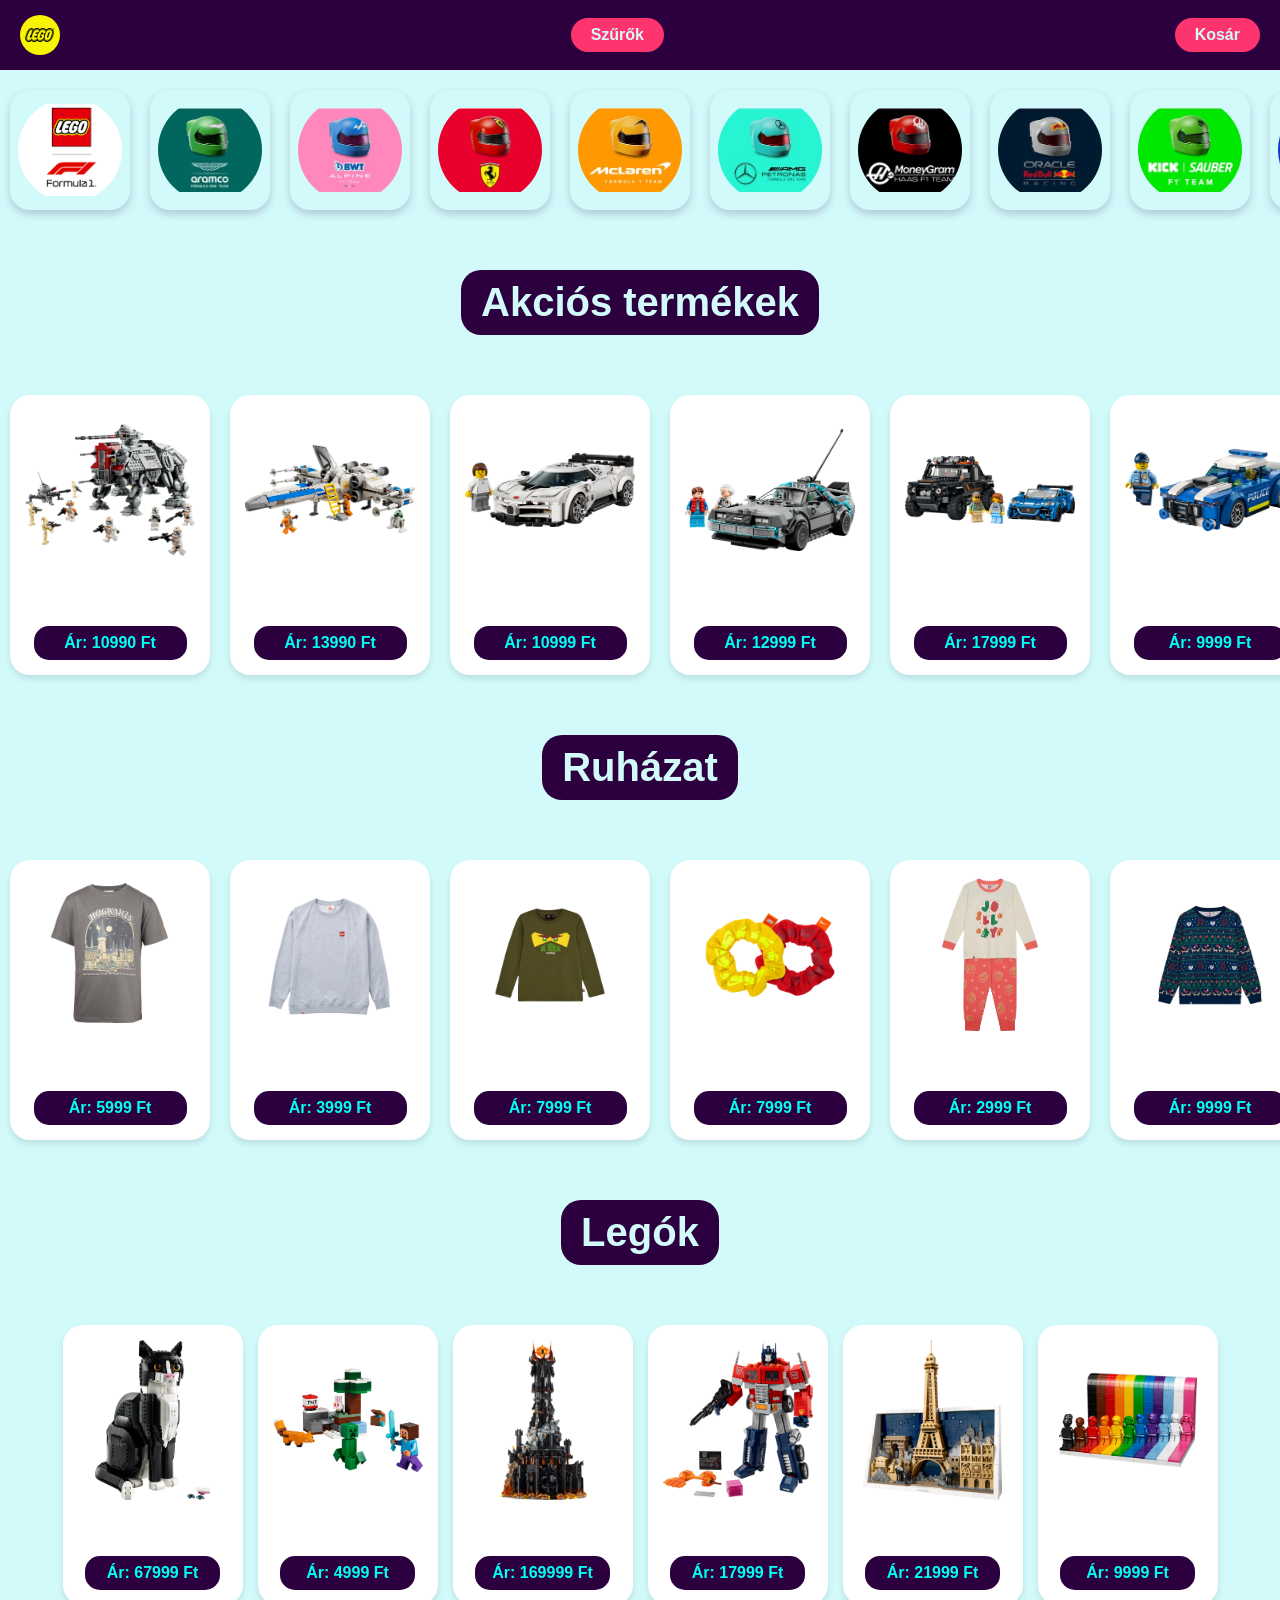
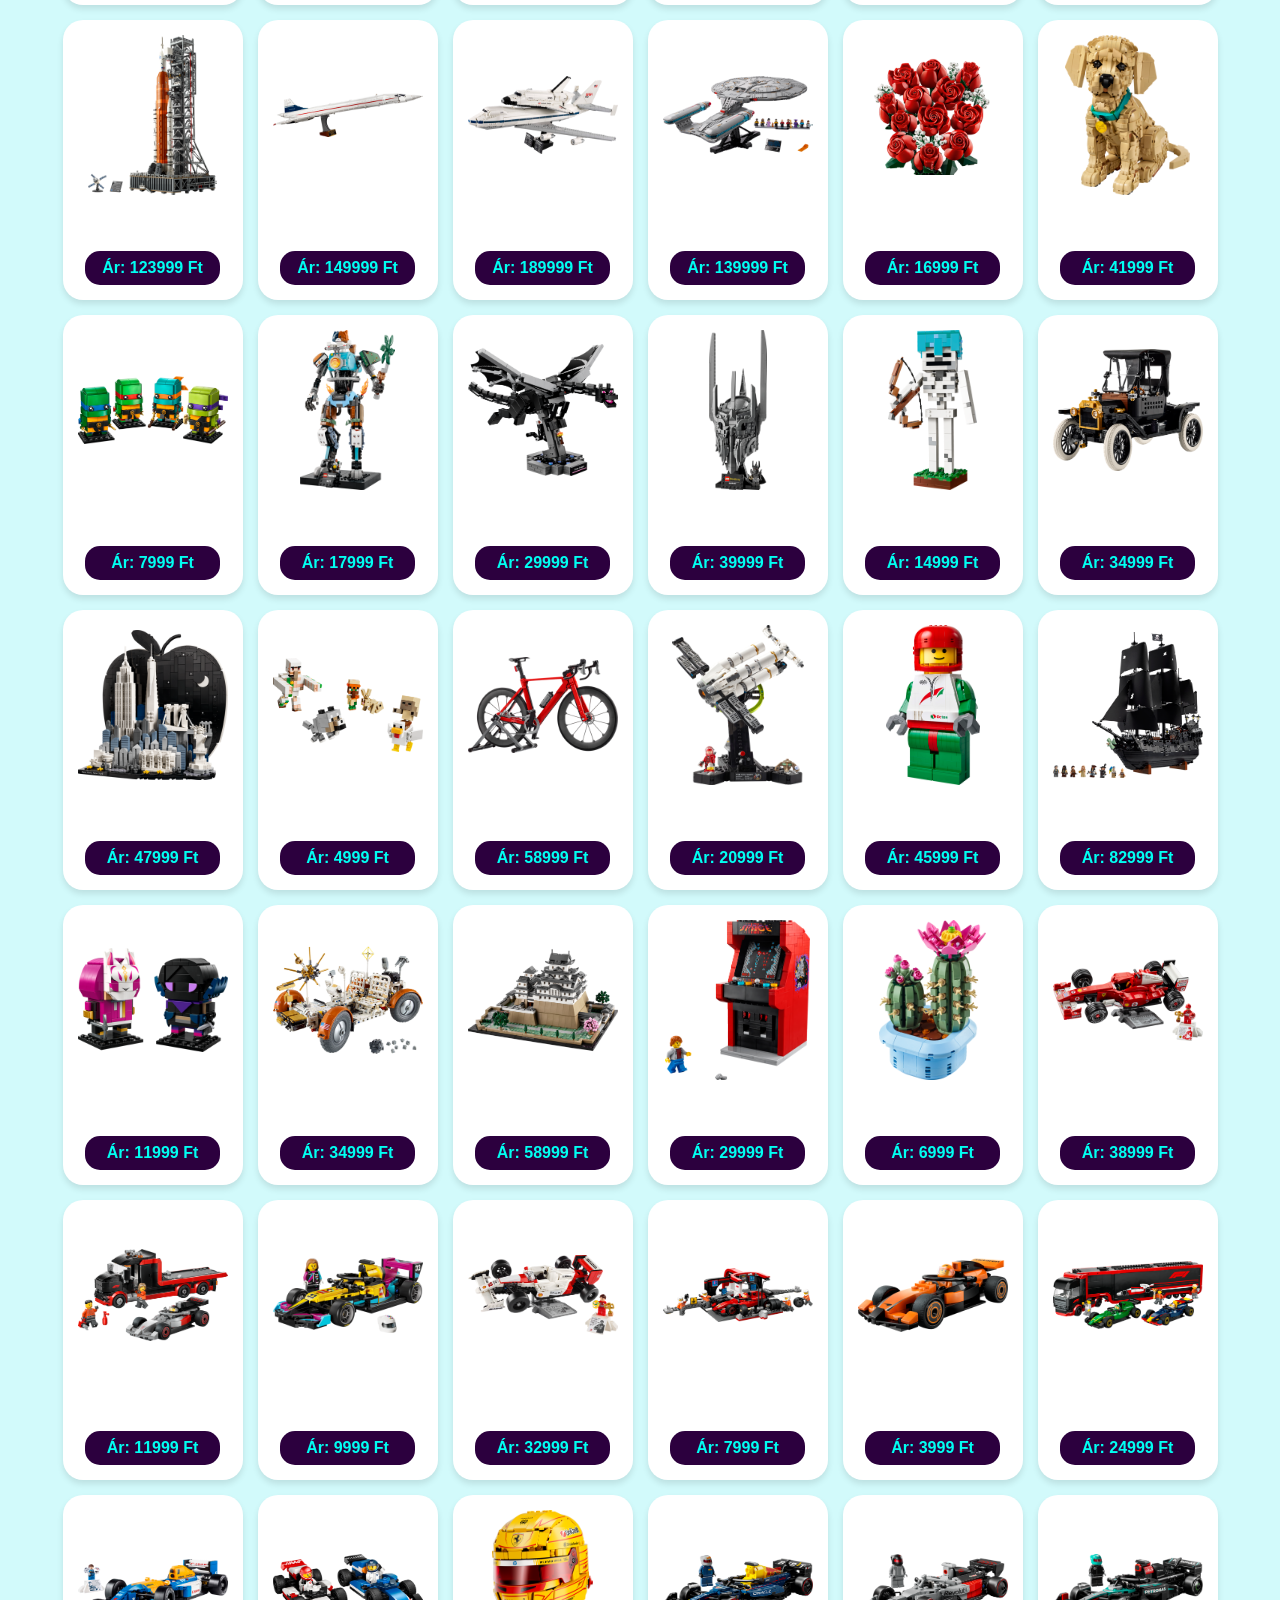
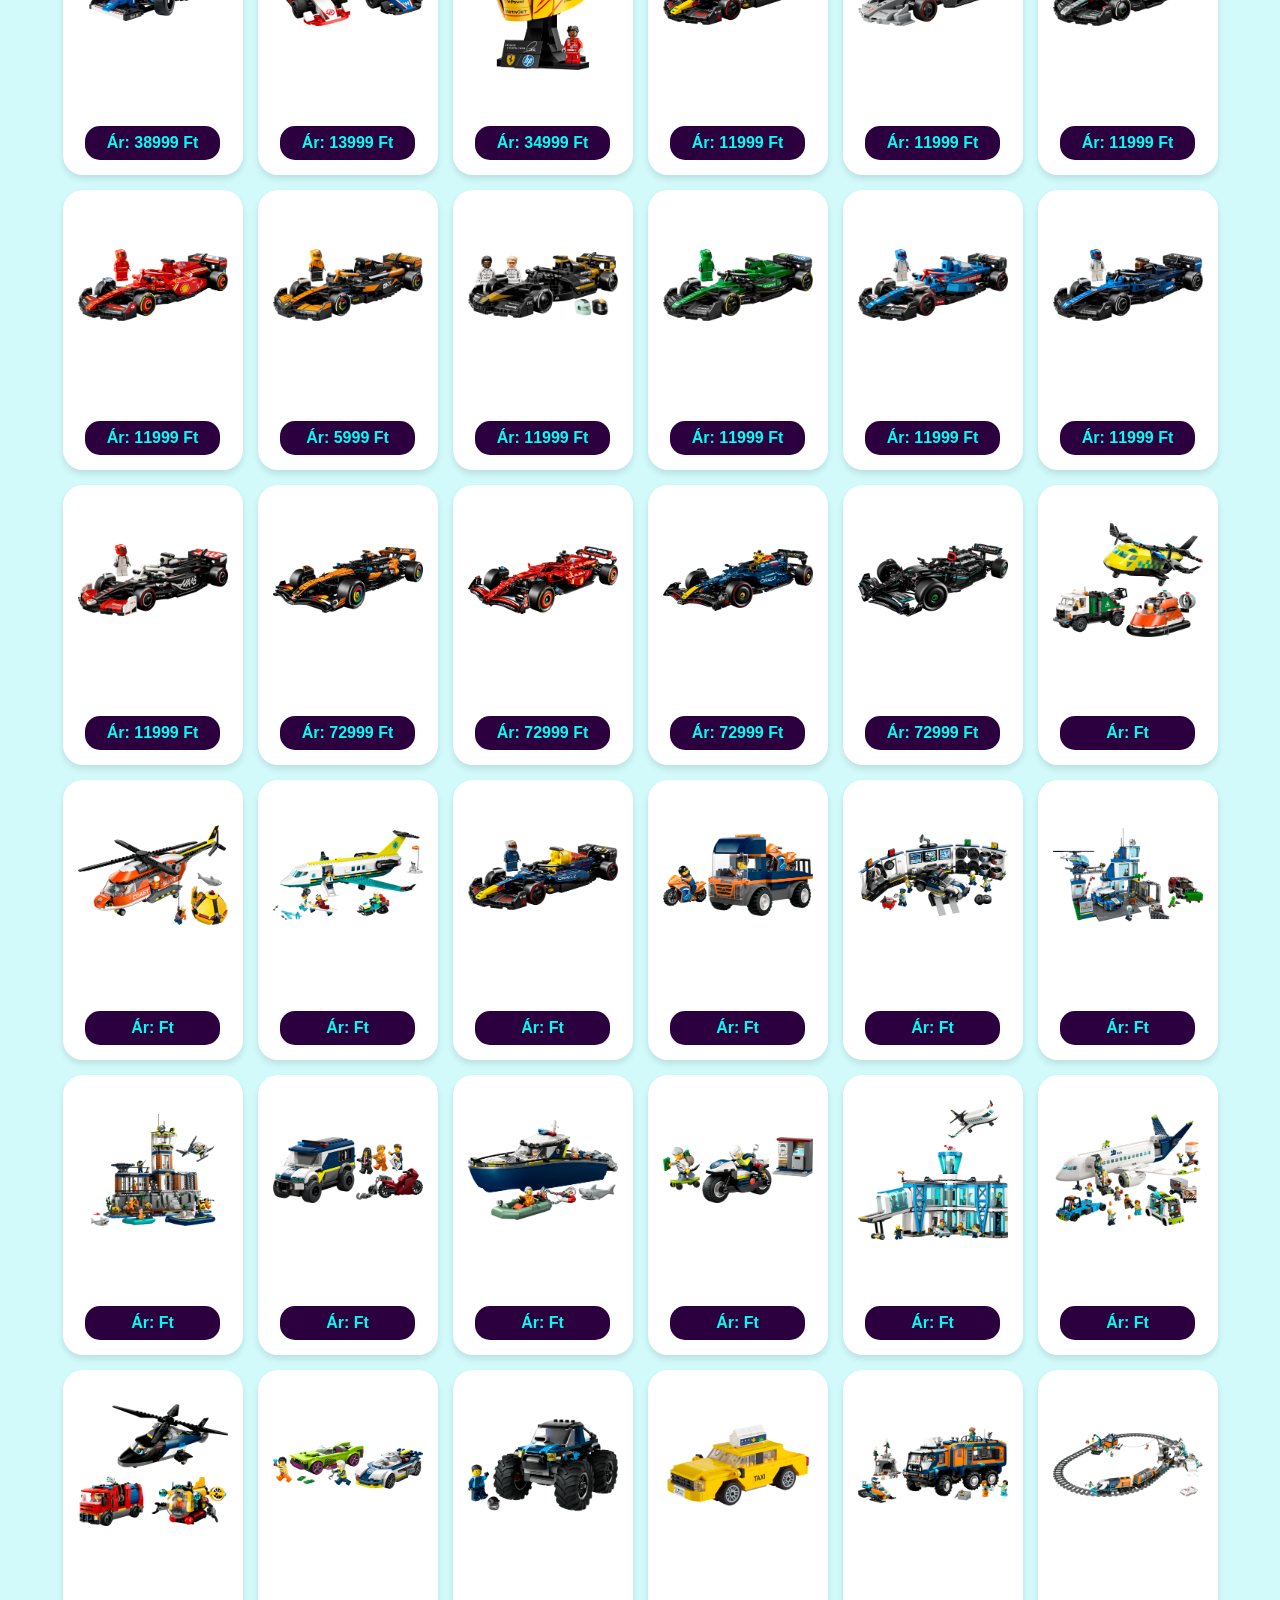
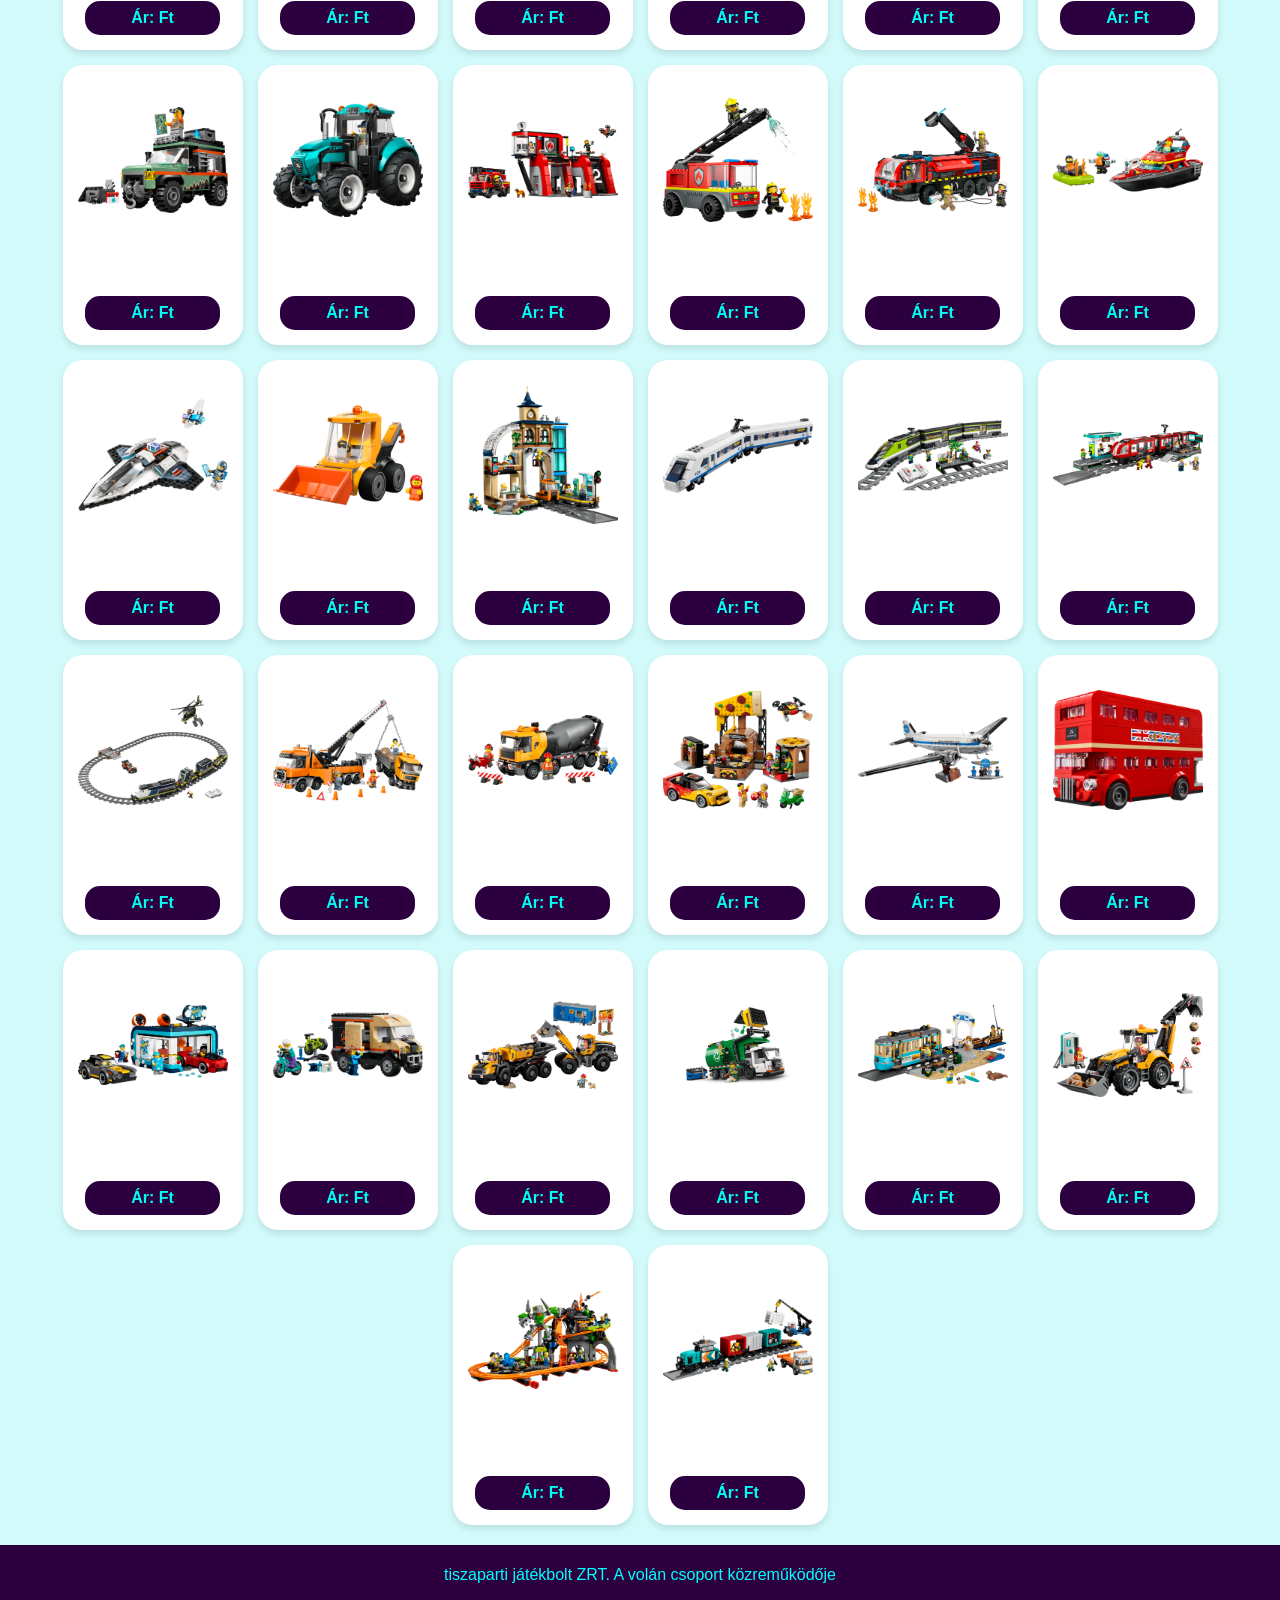
==== commit bbd5a1e7: "HWP-5" ====
--- a/index.html
+++ b/index.html
@@ -292,7 +292,7 @@
             </div>
             <div class="akcio-blokk" data-nev="LEGO F1" data-ar="38999 Ft" data-kep="img/lego/f1/lego33.png">
                 <img src="img/lego/f1/lego33.png" alt="">
-                <div class="ar-box">Ár:  Ft</div>
+                <div class="ar-box">Ár: 38999 Ft</div>
             </div>
             <div class="akcio-blokk" data-nev="LEGO F1" data-ar="13999 Ft" data-kep="img/lego/f1/lego34.png">
                 <img src="img/lego/f1/lego34.png" alt="">
@@ -316,47 +316,47 @@
             </div>
             <div class="akcio-blokk" data-nev="LEGO F1 Ferrari" data-ar="11999 Ft" data-kep="img/lego/f1/normauto/lego23.png">
                 <img src="img/lego/f1/normauto/lego23.png" alt="">
-                <div class="ar-box">Ár:  Ft</div>
+                <div class="ar-box">Ár: 11999 Ft</div>
             </div>
             <div class="akcio-blokk" data-nev="LEGO F1 Mclaren" data-ar="5999 Ft" data-kep="img/lego/f1/normauto/lego24.png">
                 <img src="img/lego/f1/normauto/lego24.png" alt="">
                 <div class="ar-box">Ár: 5999 Ft</div>
             </div>
-            <div class="akcio-blokk" data-nev="LEGO" data-ar="" data-kep="img/lego/f1/normauto/lego25.png">
+            <div class="akcio-blokk" data-nev="LEGO F1 Movie" data-ar="11999 Ft" data-kep="img/lego/f1/normauto/lego25.png">
                 <img src="img/lego/f1/normauto/lego25.png" alt="">
-                <div class="ar-box">Ár:  Ft</div>
-            </div>
-            <div class="akcio-blokk" data-nev="LEGO" data-ar="" data-kep="img/lego/f1/normauto/lego26.png">
+                <div class="ar-box">Ár: 11999 Ft</div>
+            </div>
+            <div class="akcio-blokk" data-nev="LEGO" data-ar="11999 Ft" data-kep="img/lego/f1/normauto/lego26.png">
                 <img src="img/lego/f1/normauto/lego26.png" alt="">
-                <div class="ar-box">Ár:  Ft</div>
-            </div>
-            <div class="akcio-blokk" data-nev="LEGO" data-ar="" data-kep="img/lego/f1/normauto/lego28.png">
+                <div class="ar-box">Ár: 11999 Ft</div>
+            </div>
+            <div class="akcio-blokk" data-nev="LEGO" data-ar="11999 Ft" data-kep="img/lego/f1/normauto/lego28.png">
                 <img src="img/lego/f1/normauto/lego28.png" alt="">
-                <div class="ar-box">Ár:  Ft</div>
-            </div>
-            <div class="akcio-blokk" data-nev="LEGO" data-ar="" data-kep="img/lego/f1/normauto/lego30.png">
+                <div class="ar-box">Ár: 11999 Ft</div>
+            </div>
+            <div class="akcio-blokk" data-nev="LEGO" data-ar="11999 Ft" data-kep="img/lego/f1/normauto/lego30.png">
                 <img src="img/lego/f1/normauto/lego30.png" alt="">
-                <div class="ar-box">Ár:  Ft</div>
-            </div>
-            <div class="akcio-blokk" data-nev="LEGO" data-ar="" data-kep="img/lego/f1/normauto/lego32.png">
+                <div class="ar-box">Ár: 11999 Ft</div>
+            </div>
+            <div class="akcio-blokk" data-nev="LEGO" data-ar="11999 Ft" data-kep="img/lego/f1/normauto/lego32.png">
                 <img src="img/lego/f1/normauto/lego32.png" alt="">
-                <div class="ar-box">Ár:  Ft</div>
-            </div>
-            <div class="akcio-blokk" data-nev="LEGO" data-ar="" data-kep="img/lego/f1/technic/lego13.png">
+                <div class="ar-box">Ár: 11999 Ft</div>
+            </div>
+            <div class="akcio-blokk" data-nev="LEGO F1 Technic" data-ar="72999 Ft" data-kep="img/lego/f1/technic/lego13.png">
                 <img src="img/lego/f1/technic/lego13.png" alt="">
-                <div class="ar-box">Ár:  Ft</div>
-            </div>
-            <div class="akcio-blokk" data-nev="LEGO" data-ar="" data-kep="img/lego/f1/technic/lego14.png">
+                <div class="ar-box">Ár: 72999 Ft</div>
+            </div>
+            <div class="akcio-blokk" data-nev="LEGO F1 Technic" data-ar="72999 Ft" data-kep="img/lego/f1/technic/lego14.png">
                 <img src="img/lego/f1/technic/lego14.png" alt="">
-                <div class="ar-box">Ár:  Ft</div>
-            </div>
-            <div class="akcio-blokk" data-nev="LEGO" data-ar="" data-kep="img/lego/f1/technic/lego18.png">
+                <div class="ar-box">Ár: 72999 Ft</div>
+            </div>
+            <div class="akcio-blokk" data-nev="LEGO F1 Technic" data-ar="72999 Ft" data-kep="img/lego/f1/technic/lego18.png">
                 <img src="img/lego/f1/technic/lego18.png" alt="">
-                <div class="ar-box">Ár:  Ft</div>
-            </div>
-            <div class="akcio-blokk" data-nev="LEGO" data-ar="" data-kep="img/lego/f1/technic/lego20.png">
+                <div class="ar-box">Ár: 72999 Ft</div>
+            </div>
+            <div class="akcio-blokk" data-nev="LEGO F1 Technic" data-ar="72999 Ft" data-kep="img/lego/f1/technic/lego20.png">
                 <img src="img/lego/f1/technic/lego20.png" alt="">
-                <div class="ar-box">Ár:  Ft</div>
+                <div class="ar-box">Ár: 72999 Ft</div>
             </div>
             
             <div class="akcio-blokk" data-nev="LEGO" data-ar="" data-kep="img/lego/lego city/lego1.png">
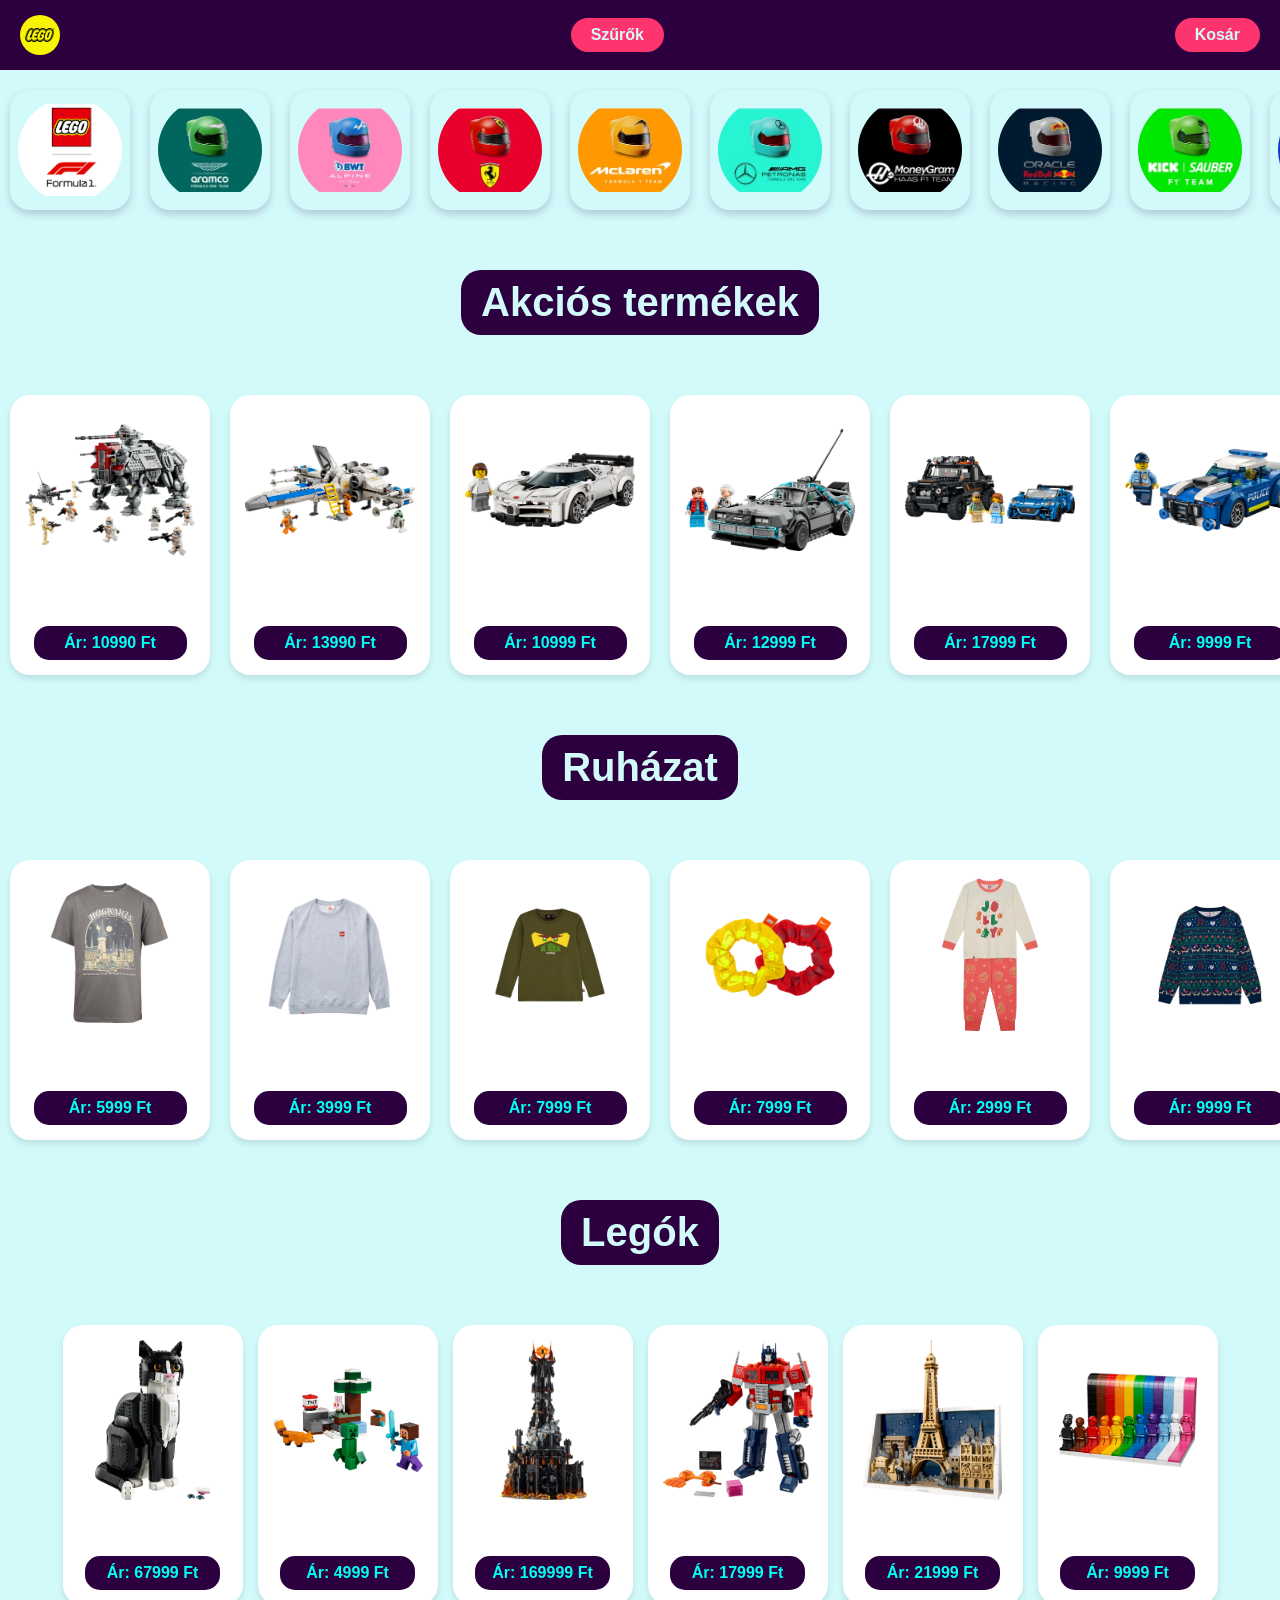
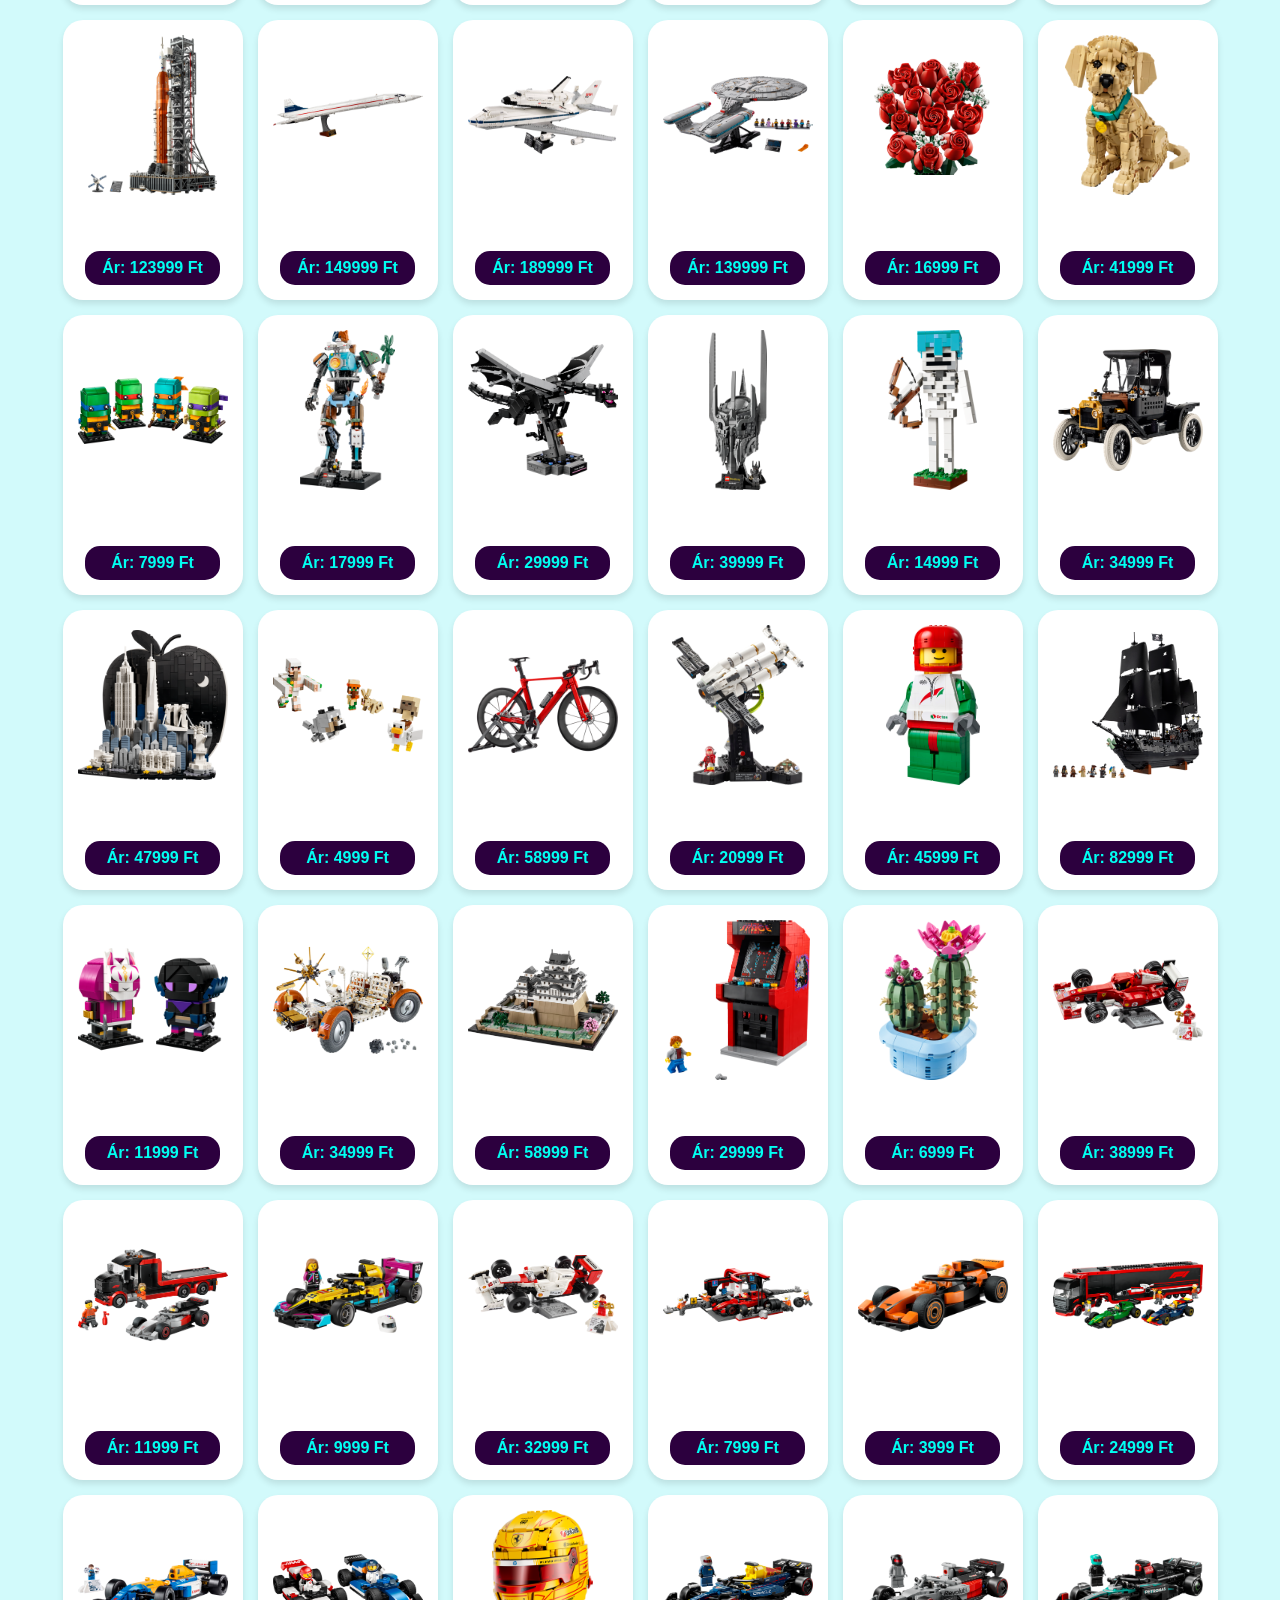
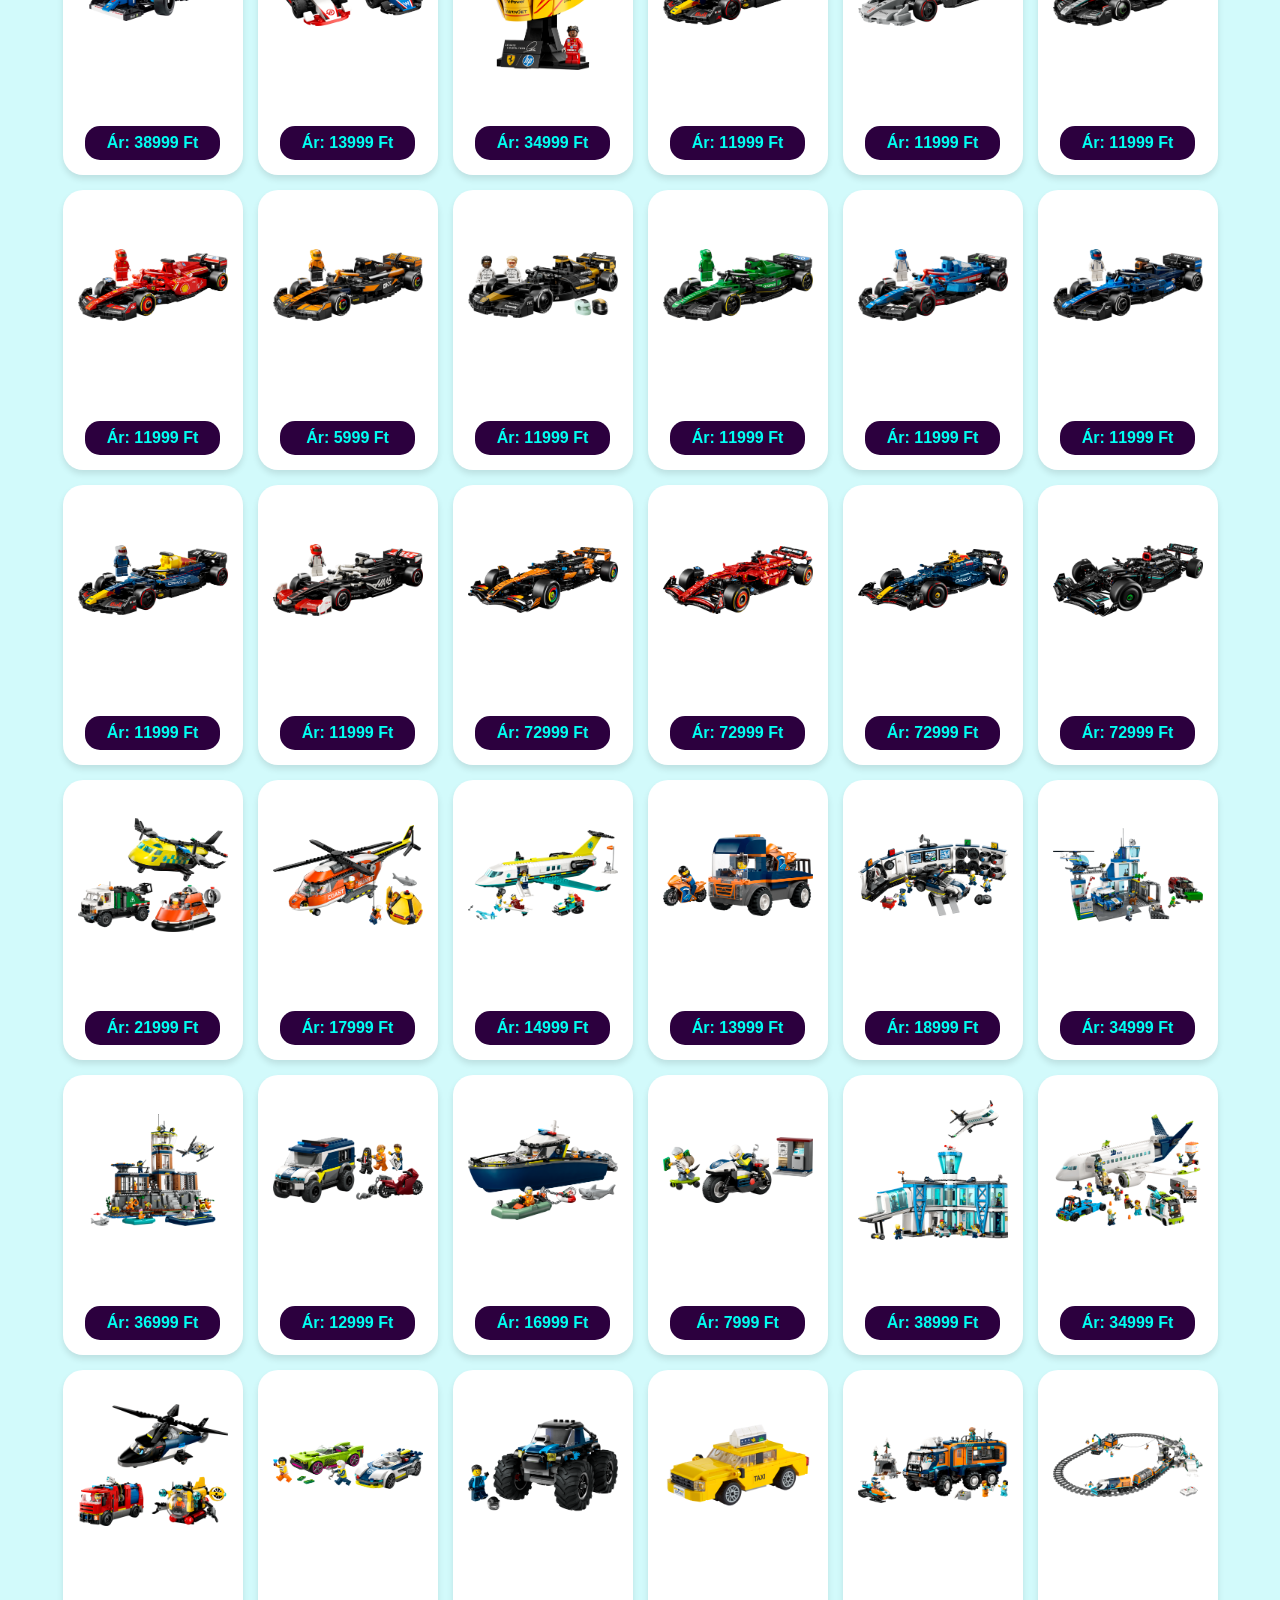
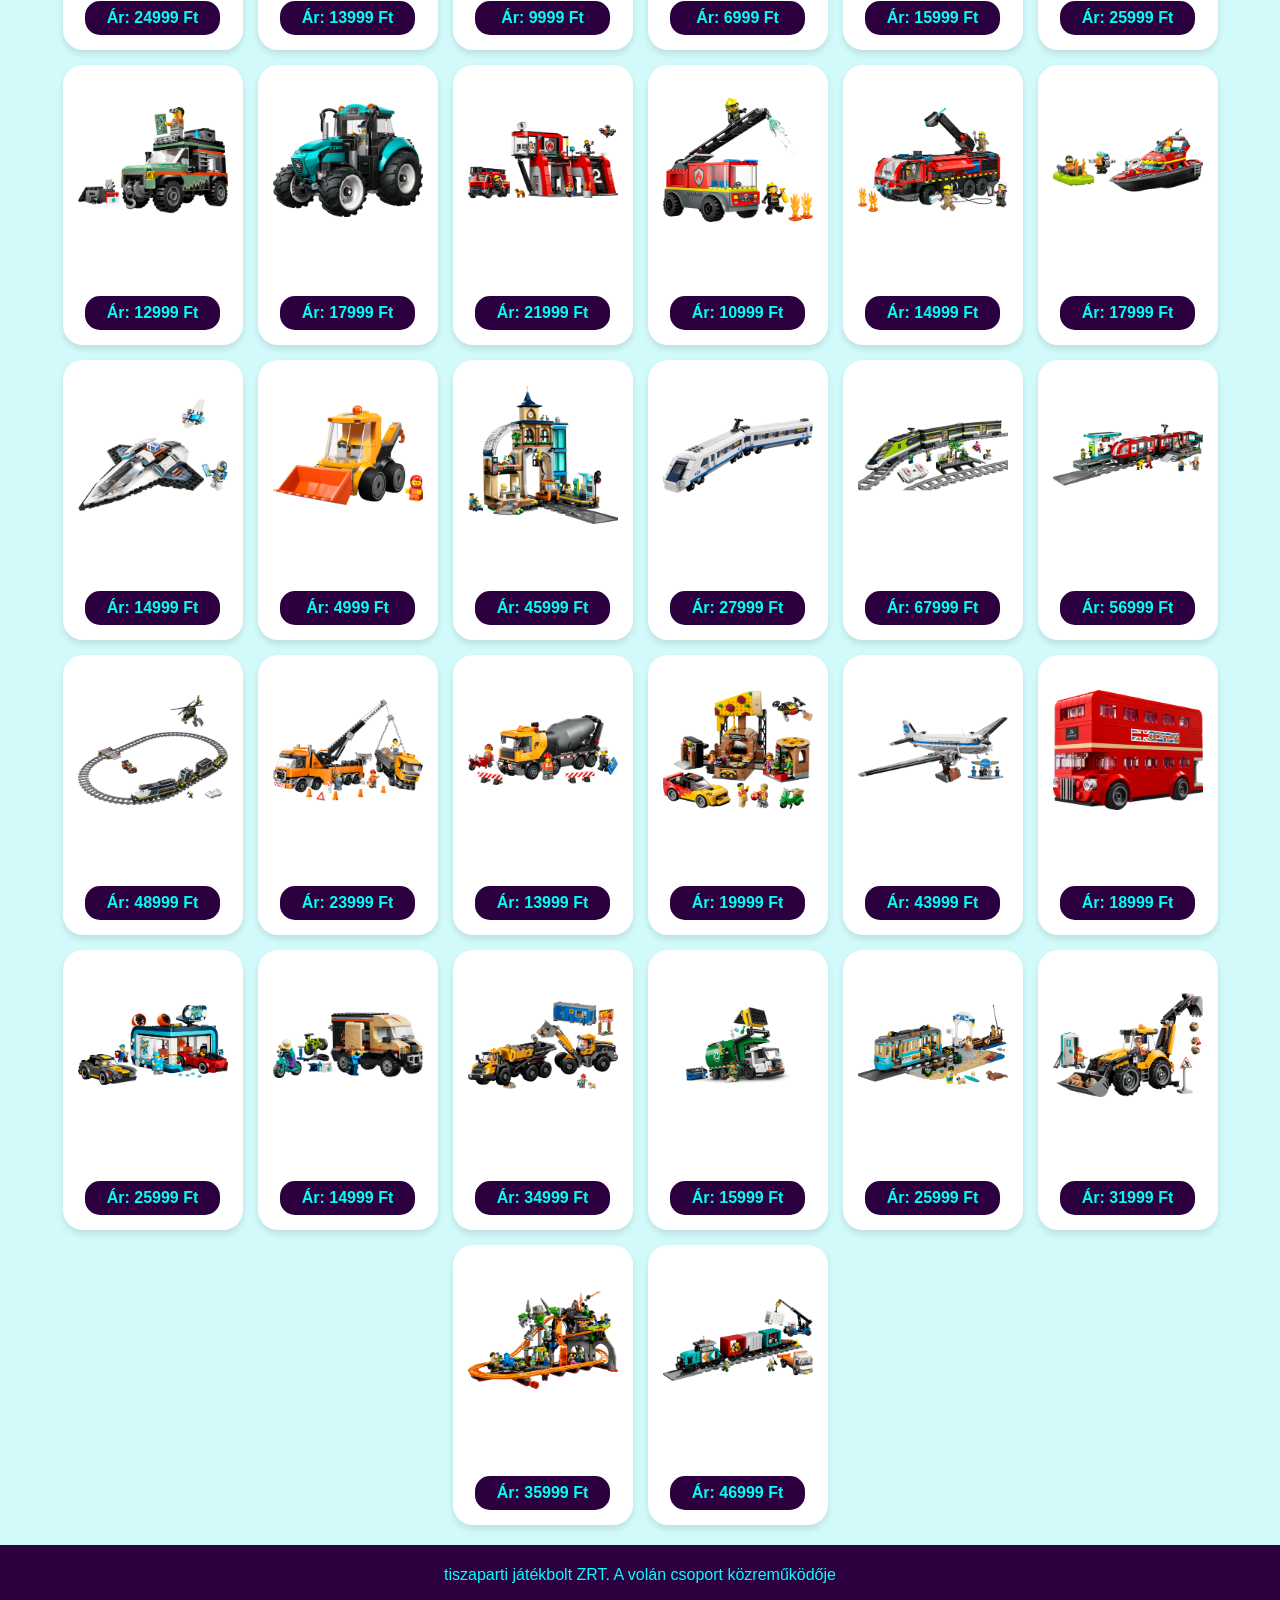
==== commit f9e88f12: "HWP-5" ====
--- a/index.html
+++ b/index.html
@@ -326,221 +326,218 @@
                 <img src="img/lego/f1/normauto/lego25.png" alt="">
                 <div class="ar-box">Ár: 11999 Ft</div>
             </div>
-            <div class="akcio-blokk" data-nev="LEGO" data-ar="11999 Ft" data-kep="img/lego/f1/normauto/lego26.png">
+            <div class="akcio-blokk" data-nev="LEGO F1 Astonmartin" data-ar="11999 Ft" data-kep="img/lego/f1/normauto/lego26.png">
                 <img src="img/lego/f1/normauto/lego26.png" alt="">
                 <div class="ar-box">Ár: 11999 Ft</div>
             </div>
-            <div class="akcio-blokk" data-nev="LEGO" data-ar="11999 Ft" data-kep="img/lego/f1/normauto/lego28.png">
+            <div class="akcio-blokk" data-nev="LEGO F1 Racingbulls" data-ar="11999 Ft" data-kep="img/lego/f1/normauto/lego28.png">
                 <img src="img/lego/f1/normauto/lego28.png" alt="">
                 <div class="ar-box">Ár: 11999 Ft</div>
             </div>
-            <div class="akcio-blokk" data-nev="LEGO" data-ar="11999 Ft" data-kep="img/lego/f1/normauto/lego30.png">
+            <div class="akcio-blokk" data-nev="LEGO F1 Williams" data-ar="11999 Ft" data-kep="img/lego/f1/normauto/lego30.png">
                 <img src="img/lego/f1/normauto/lego30.png" alt="">
                 <div class="ar-box">Ár: 11999 Ft</div>
             </div>
-            <div class="akcio-blokk" data-nev="LEGO" data-ar="11999 Ft" data-kep="img/lego/f1/normauto/lego32.png">
+            <div class="akcio-blokk" data-nev="LEGO F1 Redbull" data-ar="11999 Ft" data-kep="img/lego/f1/normauto/lego15.png">
+                <img src="img/lego/f1/normauto/lego15.png" alt="">
+                <div class="ar-box">Ár: 11999 Ft</div>
+            </div>
+            <div class="akcio-blokk" data-nev="LEGO F1 HAAS" data-ar="11999 Ft" data-kep="img/lego/f1/normauto/lego32.png">
                 <img src="img/lego/f1/normauto/lego32.png" alt="">
                 <div class="ar-box">Ár: 11999 Ft</div>
             </div>
-            <div class="akcio-blokk" data-nev="LEGO F1 Technic" data-ar="72999 Ft" data-kep="img/lego/f1/technic/lego13.png">
+            <div class="akcio-blokk" data-nev="LEGO F1 Technic Mclaren" data-ar="72999 Ft" data-kep="img/lego/f1/technic/lego13.png">
                 <img src="img/lego/f1/technic/lego13.png" alt="">
                 <div class="ar-box">Ár: 72999 Ft</div>
             </div>
-            <div class="akcio-blokk" data-nev="LEGO F1 Technic" data-ar="72999 Ft" data-kep="img/lego/f1/technic/lego14.png">
+            <div class="akcio-blokk" data-nev="LEGO F1 Technic Ferrari" data-ar="72999 Ft" data-kep="img/lego/f1/technic/lego14.png">
                 <img src="img/lego/f1/technic/lego14.png" alt="">
                 <div class="ar-box">Ár: 72999 Ft</div>
             </div>
-            <div class="akcio-blokk" data-nev="LEGO F1 Technic" data-ar="72999 Ft" data-kep="img/lego/f1/technic/lego18.png">
+            <div class="akcio-blokk" data-nev="LEGO F1 Technic Redbull" data-ar="72999 Ft" data-kep="img/lego/f1/technic/lego18.png">
                 <img src="img/lego/f1/technic/lego18.png" alt="">
                 <div class="ar-box">Ár: 72999 Ft</div>
             </div>
-            <div class="akcio-blokk" data-nev="LEGO F1 Technic" data-ar="72999 Ft" data-kep="img/lego/f1/technic/lego20.png">
+            <div class="akcio-blokk" data-nev="LEGO F1 Technic Mercedes" data-ar="72999 Ft" data-kep="img/lego/f1/technic/lego20.png">
                 <img src="img/lego/f1/technic/lego20.png" alt="">
                 <div class="ar-box">Ár: 72999 Ft</div>
             </div>
             
-            <div class="akcio-blokk" data-nev="LEGO" data-ar="" data-kep="img/lego/lego city/lego1.png">
+            <div class="akcio-blokk" data-nev="LEGO City" data-ar="21999 Ft" data-kep="img/lego/lego city/lego1.png">
                 <img src="img/lego/lego city/lego1.png" alt="">
-                <div class="ar-box">Ár:  Ft</div>
-            </div>
-            <div class="akcio-blokk" data-nev="LEGO" data-ar="" data-kep="img/lego/lego city/lego103.png">
+                <div class="ar-box">Ár: 21999 Ft</div>
+            </div>
+            <div class="akcio-blokk" data-nev="LEGO City" data-ar="17999 Ft" data-kep="img/lego/lego city/lego103.png">
                 <img src="img/lego/lego city/lego103.png" alt="">
-                <div class="ar-box">Ár:  Ft</div>
-            </div>
-            <div class="akcio-blokk" data-nev="LEGO" data-ar="" data-kep="img/lego/lego city/lego104.png">
+                <div class="ar-box">Ár: 17999 Ft</div>
+            </div>
+            <div class="akcio-blokk" data-nev="LEGO City" data-ar="14999 Ft" data-kep="img/lego/lego city/lego104.png">
                 <img src="img/lego/lego city/lego104.png" alt="">
-                <div class="ar-box">Ár:  Ft</div>
-            </div>
-            <div class="akcio-blokk" data-nev="LEGO" data-ar="" data-kep="img/lego/f1/normauto/lego15.png">
-                <img src="img/lego/f1/normauto/lego15.png" alt="">
-                <div class="ar-box">Ár:  Ft</div>
-            </div>
-            <!-- (duplicate paths are skipped automatically; remaining unique templates continue) -->
-            <div class="akcio-blokk" data-nev="LEGO" data-ar="" data-kep="img/lego/lego city/lego111.png">
+                <div class="ar-box">Ár: 14999 Ft</div>
+            </div>
+            <div class="akcio-blokk" data-nev="LEGO City" data-ar="13999 Ft" data-kep="img/lego/lego city/lego111.png">
                 <img src="img/lego/lego city/lego111.png" alt="">
-                <div class="ar-box">Ár:  Ft</div>
-            </div>
-            <div class="akcio-blokk" data-nev="LEGO" data-ar="" data-kep="img/lego/lego city/lego112.png">
+                <div class="ar-box">Ár: 13999 Ft</div>
+            </div>
+            <div class="akcio-blokk" data-nev="LEGO City" data-ar="18999 Ft" data-kep="img/lego/lego city/lego112.png">
                 <img src="img/lego/lego city/lego112.png" alt="">
-                <div class="ar-box">Ár:  Ft</div>
-            </div>
-            <div class="akcio-blokk" data-nev="LEGO" data-ar="" data-kep="img/lego/lego city/lego121.png">
+                <div class="ar-box">Ár: 18999 Ft</div>
+            </div>
+            <div class="akcio-blokk" data-nev="LEGO City" data-ar="34999 Ft" data-kep="img/lego/lego city/lego121.png">
                 <img src="img/lego/lego city/lego121.png" alt="">
-                <div class="ar-box">Ár:  Ft</div>
-            </div>
-            <div class="akcio-blokk" data-nev="LEGO" data-ar="" data-kep="img/lego/lego city/lego122.png">
+                <div class="ar-box">Ár: 34999 Ft</div>
+            </div>
+            <div class="akcio-blokk" data-nev="LEGO City" data-ar="36999 Ft" data-kep="img/lego/lego city/lego122.png">
                 <img src="img/lego/lego city/lego122.png" alt="">
-                <div class="ar-box">Ár:  Ft</div>
-            </div>
-            <div class="akcio-blokk" data-nev="LEGO" data-ar="" data-kep="img/lego/lego city/lego123.png">
+                <div class="ar-box">Ár: 36999 Ft</div>
+            </div>
+            <div class="akcio-blokk" data-nev="LEGO City" data-ar="12999" data-kep="img/lego/lego city/lego123.png">
                 <img src="img/lego/lego city/lego123.png" alt="">
-                <div class="ar-box">Ár:  Ft</div>
-            </div>
-            <div class="akcio-blokk" data-nev="LEGO" data-ar="" data-kep="img/lego/lego city/lego124.png">
+                <div class="ar-box">Ár: 12999 Ft</div>
+            </div>
+            <div class="akcio-blokk" data-nev="LEGO City" data-ar="16999 Ft" data-kep="img/lego/lego city/lego124.png">
                 <img src="img/lego/lego city/lego124.png" alt="">
-                <div class="ar-box">Ár:  Ft</div>
-            </div>
-            <div class="akcio-blokk" data-nev="LEGO" data-ar="" data-kep="img/lego/lego city/lego125.png">
+                <div class="ar-box">Ár: 16999 Ft</div>
+            </div>
+            <div class="akcio-blokk" data-nev="LEGO City" data-ar="7999 Ft" data-kep="img/lego/lego city/lego125.png">
                 <img src="img/lego/lego city/lego125.png" alt="">
-                <div class="ar-box">Ár:  Ft</div>
-            </div>
-            <div class="akcio-blokk" data-nev="LEGO" data-ar="" data-kep="img/lego/lego city/lego126.png">
+                <div class="ar-box">Ár: 7999 Ft</div>
+            </div>
+            <div class="akcio-blokk" data-nev="LEGO City" data-ar="38999 Ft" data-kep="img/lego/lego city/lego126.png">
                 <img src="img/lego/lego city/lego126.png" alt="">
-                <div class="ar-box">Ár:  Ft</div>
-            </div>
-            <div class="akcio-blokk" data-nev="LEGO" data-ar="" data-kep="img/lego/lego city/lego128.png">
+                <div class="ar-box">Ár: 38999 Ft</div>
+            </div>
+            <div class="akcio-blokk" data-nev="LEGO City" data-ar="34999 Ft" data-kep="img/lego/lego city/lego128.png">
                 <img src="img/lego/lego city/lego128.png" alt="">
-                <div class="ar-box">Ár:  Ft</div>
-            </div>
-            <div class="akcio-blokk" data-nev="LEGO" data-ar="" data-kep="img/lego/lego city/lego134.png">
+                <div class="ar-box">Ár: 34999 Ft</div>
+            </div>
+            <div class="akcio-blokk" data-nev="LEGO City" data-ar="24999 Ft" data-kep="img/lego/lego city/lego134.png">
                 <img src="img/lego/lego city/lego134.png" alt="">
-                <div class="ar-box">Ár:  Ft</div>
-            </div>
-            <div class="akcio-blokk" data-nev="LEGO" data-ar="" data-kep="img/lego/lego city/lego135.png">
+                <div class="ar-box">Ár: 24999 Ft</div>
+            </div>
+            <div class="akcio-blokk" data-nev="LEGO City" data-ar="13999 Ft" data-kep="img/lego/lego city/lego135.png">
                 <img src="img/lego/lego city/lego135.png" alt="">
-                <div class="ar-box">Ár:  Ft</div>
-            </div>
-            <div class="akcio-blokk" data-nev="LEGO" data-ar="" data-kep="img/lego/lego city/lego136.png">
+                <div class="ar-box">Ár: 13999 Ft</div>
+            </div>
+            <div class="akcio-blokk" data-nev="LEGO City" data-ar="9999 Ft" data-kep="img/lego/lego city/lego136.png">
                 <img src="img/lego/lego city/lego136.png" alt="">
-                <div class="ar-box">Ár:  Ft</div>
-            </div>
-            <div class="akcio-blokk" data-nev="LEGO" data-ar="" data-kep="img/lego/lego city/lego137.png">
+                <div class="ar-box">Ár: 9999 Ft</div>
+            </div>
+            <div class="akcio-blokk" data-nev="LEGO City" data-ar="6999 Ft" data-kep="img/lego/lego city/lego137.png">
                 <img src="img/lego/lego city/lego137.png" alt="">
-                <div class="ar-box">Ár:  Ft</div>
-            </div>
-            <div class="akcio-blokk" data-nev="LEGO" data-ar="" data-kep="img/lego/lego city/lego139.png">
+                <div class="ar-box">Ár: 6999 Ft</div>
+            </div>
+            <div class="akcio-blokk" data-nev="LEGO City" data-ar="15999 Ft" data-kep="img/lego/lego city/lego139.png">
                 <img src="img/lego/lego city/lego139.png" alt="">
-                <div class="ar-box">Ár:  Ft</div>
-            </div>
-            <div class="akcio-blokk" data-nev="LEGO" data-ar="" data-kep="img/lego/lego city/lego140.png">
+                <div class="ar-box">Ár: 15999 Ft</div>
+            </div>
+            <div class="akcio-blokk" data-nev="LEGO City City" data-ar="25999 Ft" data-kep="img/lego/lego city/lego140.png">
                 <img src="img/lego/lego city/lego140.png" alt="">
-                <div class="ar-box">Ár:  Ft</div>
-            </div>
-            <div class="akcio-blokk" data-nev="LEGO" data-ar="" data-kep="img/lego/lego city/lego141.png">
+                <div class="ar-box">Ár: 25999 Ft</div>
+            </div>
+            <div class="akcio-blokk" data-nev="LEGO City" data-ar="12999 Ft" data-kep="img/lego/lego city/lego141.png">
                 <img src="img/lego/lego city/lego141.png" alt="">
-                <div class="ar-box">Ár:  Ft</div>
-            </div>
-            <div class="akcio-blokk" data-nev="LEGO" data-ar="" data-kep="img/lego/lego city/lego142.png">
+                <div class="ar-box">Ár: 12999 Ft</div>
+            </div>
+            <div class="akcio-blokk" data-nev="LEGO City" data-ar="17999 Ft" data-kep="img/lego/lego city/lego142.png">
                 <img src="img/lego/lego city/lego142.png" alt="">
-                <div class="ar-box">Ár:  Ft</div>
-            </div>
-            <div class="akcio-blokk" data-nev="LEGO" data-ar="" data-kep="img/lego/lego city/lego143.png">
+                <div class="ar-box">Ár: 17999 Ft</div>
+            </div>
+            <div class="akcio-blokk" data-nev="LEGO City" data-ar="21999 Ft" data-kep="img/lego/lego city/lego143.png">
                 <img src="img/lego/lego city/lego143.png" alt="">
-                <div class="ar-box">Ár:  Ft</div>
-            </div>
-            <div class="akcio-blokk" data-nev="LEGO" data-ar="" data-kep="img/lego/lego city/lego144.png">
+                <div class="ar-box">Ár: 21999 Ft</div>
+            </div>
+            <div class="akcio-blokk" data-nev="LEGO City" data-ar="10999 Ft" data-kep="img/lego/lego city/lego144.png">
                 <img src="img/lego/lego city/lego144.png" alt="">
-                <div class="ar-box">Ár:  Ft</div>
-            </div>
-            <div class="akcio-blokk" data-nev="LEGO" data-ar="" data-kep="img/lego/lego city/lego145.png">
+                <div class="ar-box">Ár: 10999 Ft</div>
+            </div>
+            <div class="akcio-blokk" data-nev="LEGO City" data-ar="14999 Ft" data-kep="img/lego/lego city/lego145.png">
                 <img src="img/lego/lego city/lego145.png" alt="">
-                <div class="ar-box">Ár:  Ft</div>
-            </div>
-            <div class="akcio-blokk" data-nev="LEGO" data-ar="" data-kep="img/lego/lego city/lego146.png">
+                <div class="ar-box">Ár: 14999 Ft</div>
+            </div>
+            <div class="akcio-blokk" data-nev="LEGO City" data-ar="17999 Ft" data-kep="img/lego/lego city/lego146.png">
                 <img src="img/lego/lego city/lego146.png" alt="">
-                <div class="ar-box">Ár:  Ft</div>
-            </div>
-            <div class="akcio-blokk" data-nev="LEGO" data-ar="" data-kep="img/lego/lego city/lego147.png">
+                <div class="ar-box">Ár: 17999 Ft</div>
+            </div>
+            <div class="akcio-blokk" data-nev="LEGO City" data-ar="14999 Ft" data-kep="img/lego/lego city/lego147.png">
                 <img src="img/lego/lego city/lego147.png" alt="">
-                <div class="ar-box">Ár:  Ft</div>
-            </div>
-            <div class="akcio-blokk" data-nev="LEGO" data-ar="" data-kep="img/lego/lego city/lego149.png">
+                <div class="ar-box">Ár: 14999 Ft</div>
+            </div>
+            <div class="akcio-blokk" data-nev="LEGO City" data-ar="4999 Ft" data-kep="img/lego/lego city/lego149.png">
                 <img src="img/lego/lego city/lego149.png" alt="">
-                <div class="ar-box">Ár:  Ft</div>
-            </div>
-            <div class="akcio-blokk" data-nev="LEGO" data-ar="" data-kep="img/lego/lego city/lego150.png">
+                <div class="ar-box">Ár: 4999 Ft</div>
+            </div>
+            <div class="akcio-blokk" data-nev="LEGO City" data-ar="45999 Ft" data-kep="img/lego/lego city/lego150.png">
                 <img src="img/lego/lego city/lego150.png" alt="">
-                <div class="ar-box">Ár:  Ft</div>
-            </div>
-            <div class="akcio-blokk" data-nev="LEGO" data-ar="" data-kep="img/lego/lego city/lego154.png">
+                <div class="ar-box">Ár: 45999 Ft</div>
+            </div>
+            <div class="akcio-blokk" data-nev="LEGO City" data-ar="27999 Ft" data-kep="img/lego/lego city/lego154.png">
                 <img src="img/lego/lego city/lego154.png" alt="">
-                <div class="ar-box">Ár:  Ft</div>
-            </div>
-            <div class="akcio-blokk" data-nev="LEGO" data-ar="" data-kep="img/lego/lego city/lego155.png">
+                <div class="ar-box">Ár: 27999 Ft</div>
+            </div>
+            <div class="akcio-blokk" data-nev="LEGO City" data-ar="67999 Ft" data-kep="img/lego/lego city/lego155.png">
                 <img src="img/lego/lego city/lego155.png" alt="">
-                <div class="ar-box">Ár:  Ft</div>
-            </div>
-            <div class="akcio-blokk" data-nev="LEGO" data-ar="" data-kep="img/lego/lego city/lego156.png">
+                <div class="ar-box">Ár: 67999 Ft</div>
+            </div>
+            <div class="akcio-blokk" data-nev="LEGO City" data-ar="56999 Ft" data-kep="img/lego/lego city/lego156.png">
                 <img src="img/lego/lego city/lego156.png" alt="">
-                <div class="ar-box">Ár:  Ft</div>
-            </div>
-            
-            <!-- remaining city small-set paths -->
-            <div class="akcio-blokk" data-nev="LEGO" data-ar="" data-kep="img/lego/lego city/lego2.png">
+                <div class="ar-box">Ár: 56999 Ft</div>
+            </div>
+            <div class="akcio-blokk" data-nev="LEGO City" data-ar="48999 Ft" data-kep="img/lego/lego city/lego2.png">
                 <img src="img/lego/lego city/lego2.png" alt="">
-                <div class="ar-box">Ár:  Ft</div>
-            </div>
-            <div class="akcio-blokk" data-nev="LEGO" data-ar="" data-kep="img/lego/lego city/lego42.png">
+                <div class="ar-box">Ár: 48999 Ft</div>
+            </div>
+            <div class="akcio-blokk" data-nev="LEGO City" data-ar="23999 Ft" data-kep="img/lego/lego city/lego42.png">
                 <img src="img/lego/lego city/lego42.png" alt="">
-                <div class="ar-box">Ár:  Ft</div>
-            </div>
-            <div class="akcio-blokk" data-nev="LEGO" data-ar="" data-kep="img/lego/lego city/lego43.png">
+                <div class="ar-box">Ár: 23999 Ft</div>
+            </div>
+            <div class="akcio-blokk" data-nev="LEGO City" data-ar="13999 Ft" data-kep="img/lego/lego city/lego43.png">
                 <img src="img/lego/lego city/lego43.png" alt="">
-                <div class="ar-box">Ár:  Ft</div>
-            </div>
-            <div class="akcio-blokk" data-nev="LEGO" data-ar="" data-kep="img/lego/lego city/lego45.png">
+                <div class="ar-box">Ár: 13999 Ft</div>
+            </div>
+            <div class="akcio-blokk" data-nev="LEGO City" data-ar="19999 Ft" data-kep="img/lego/lego city/lego45.png">
                 <img src="img/lego/lego city/lego45.png" alt="">
-                <div class="ar-box">Ár:  Ft</div>
-            </div>
-            <div class="akcio-blokk" data-nev="LEGO" data-ar="" data-kep="img/lego/lego city/lego46.png">
+                <div class="ar-box">Ár: 19999 Ft</div>
+            </div>
+            <div class="akcio-blokk" data-nev="LEGO City" data-ar="43999 Ft" data-kep="img/lego/lego city/lego46.png">
                 <img src="img/lego/lego city/lego46.png" alt="">
-                <div class="ar-box">Ár:  Ft</div>
-            </div>
-            <div class="akcio-blokk" data-nev="LEGO" data-ar="" data-kep="img/lego/lego city/lego48.png">
+                <div class="ar-box">Ár: 43999 Ft</div>
+            </div>
+            <div class="akcio-blokk" data-nev="LEGO City" data-ar="18999 Ft" data-kep="img/lego/lego city/lego48.png">
                 <img src="img/lego/lego city/lego48.png" alt="">
-                <div class="ar-box">Ár:  Ft</div>
-            </div>
-            <div class="akcio-blokk" data-nev="LEGO" data-ar="" data-kep="img/lego/lego city/lego54.png">
+                <div class="ar-box">Ár: 18999 Ft</div>
+            </div>
+            <div class="akcio-blokk" data-nev="LEGO City" data-ar="25999 Ft" data-kep="img/lego/lego city/lego54.png">
                 <img src="img/lego/lego city/lego54.png" alt="">
-                <div class="ar-box">Ár:  Ft</div>
-            </div>
-            <div class="akcio-blokk" data-nev="LEGO" data-ar="" data-kep="img/lego/lego city/lego56.png">
+                <div class="ar-box">Ár: 25999 Ft</div>
+            </div>
+            <div class="akcio-blokk" data-nev="LEGO City" data-ar="14999 Ft" data-kep="img/lego/lego city/lego56.png">
                 <img src="img/lego/lego city/lego56.png" alt="">
-                <div class="ar-box">Ár:  Ft</div>
-            </div>
-            <div class="akcio-blokk" data-nev="LEGO" data-ar="" data-kep="img/lego/lego city/lego58.png">
+                <div class="ar-box">Ár: 14999 Ft</div>
+            </div>
+            <div class="akcio-blokk" data-nev="LEGO City" data-ar="34999 Ft" data-kep="img/lego/lego city/lego58.png">
                 <img src="img/lego/lego city/lego58.png" alt="">
-                <div class="ar-box">Ár:  Ft</div>
-            </div>
-            <div class="akcio-blokk" data-nev="LEGO" data-ar="" data-kep="img/lego/lego city/lego59.png">
+                <div class="ar-box">Ár: 34999 Ft</div>
+            </div>
+            <div class="akcio-blokk" data-nev="LEGO City" data-ar="15999 Ft" data-kep="img/lego/lego city/lego59.png">
                 <img src="img/lego/lego city/lego59.png" alt="">
-                <div class="ar-box">Ár:  Ft</div>
-            </div>
-            <div class="akcio-blokk" data-nev="LEGO" data-ar="" data-kep="img/lego/lego city/lego65.png">
+                <div class="ar-box">Ár: 15999 Ft</div>
+            </div>
+            <div class="akcio-blokk" data-nev="LEGO City" data-ar="25999 Ft" data-kep="img/lego/lego city/lego65.png">
                 <img src="img/lego/lego city/lego65.png" alt="">
-                <div class="ar-box">Ár:  Ft</div>
-            </div>
-            <div class="akcio-blokk" data-nev="LEGO" data-ar="" data-kep="img/lego/lego city/lego67.png">
+                <div class="ar-box">Ár: 25999 Ft</div>
+            </div>
+            <div class="akcio-blokk" data-nev="LEGO City" data-ar="31999 Ft" data-kep="img/lego/lego city/lego67.png">
                 <img src="img/lego/lego city/lego67.png" alt="">
-                <div class="ar-box">Ár:  Ft</div>
-            </div>
-            <div class="akcio-blokk" data-nev="LEGO" data-ar="" data-kep="img/lego/lego city/lego69.png">
+                <div class="ar-box">Ár: 31999 Ft</div>
+            </div>
+            <div class="akcio-blokk" data-nev="LEGO City" data-ar="35999 Ft" data-kep="img/lego/lego city/lego69.png">
                 <img src="img/lego/lego city/lego69.png" alt="">
-                <div class="ar-box">Ár:  Ft</div>
-            </div>
-            <div class="akcio-blokk" data-nev="LEGO" data-ar="" data-kep="img/lego/lego city/lego70.png">
+                <div class="ar-box">Ár: 35999 Ft</div>
+            </div>
+            <div class="akcio-blokk" data-nev="LEGO City" data-ar="46999 Ft" data-kep="img/lego/lego city/lego70.png">
                 <img src="img/lego/lego city/lego70.png" alt="">
-                <div class="ar-box">Ár:  Ft</div>
+                <div class="ar-box">Ár: 46999 Ft</div>
             </div>
             
         </div>
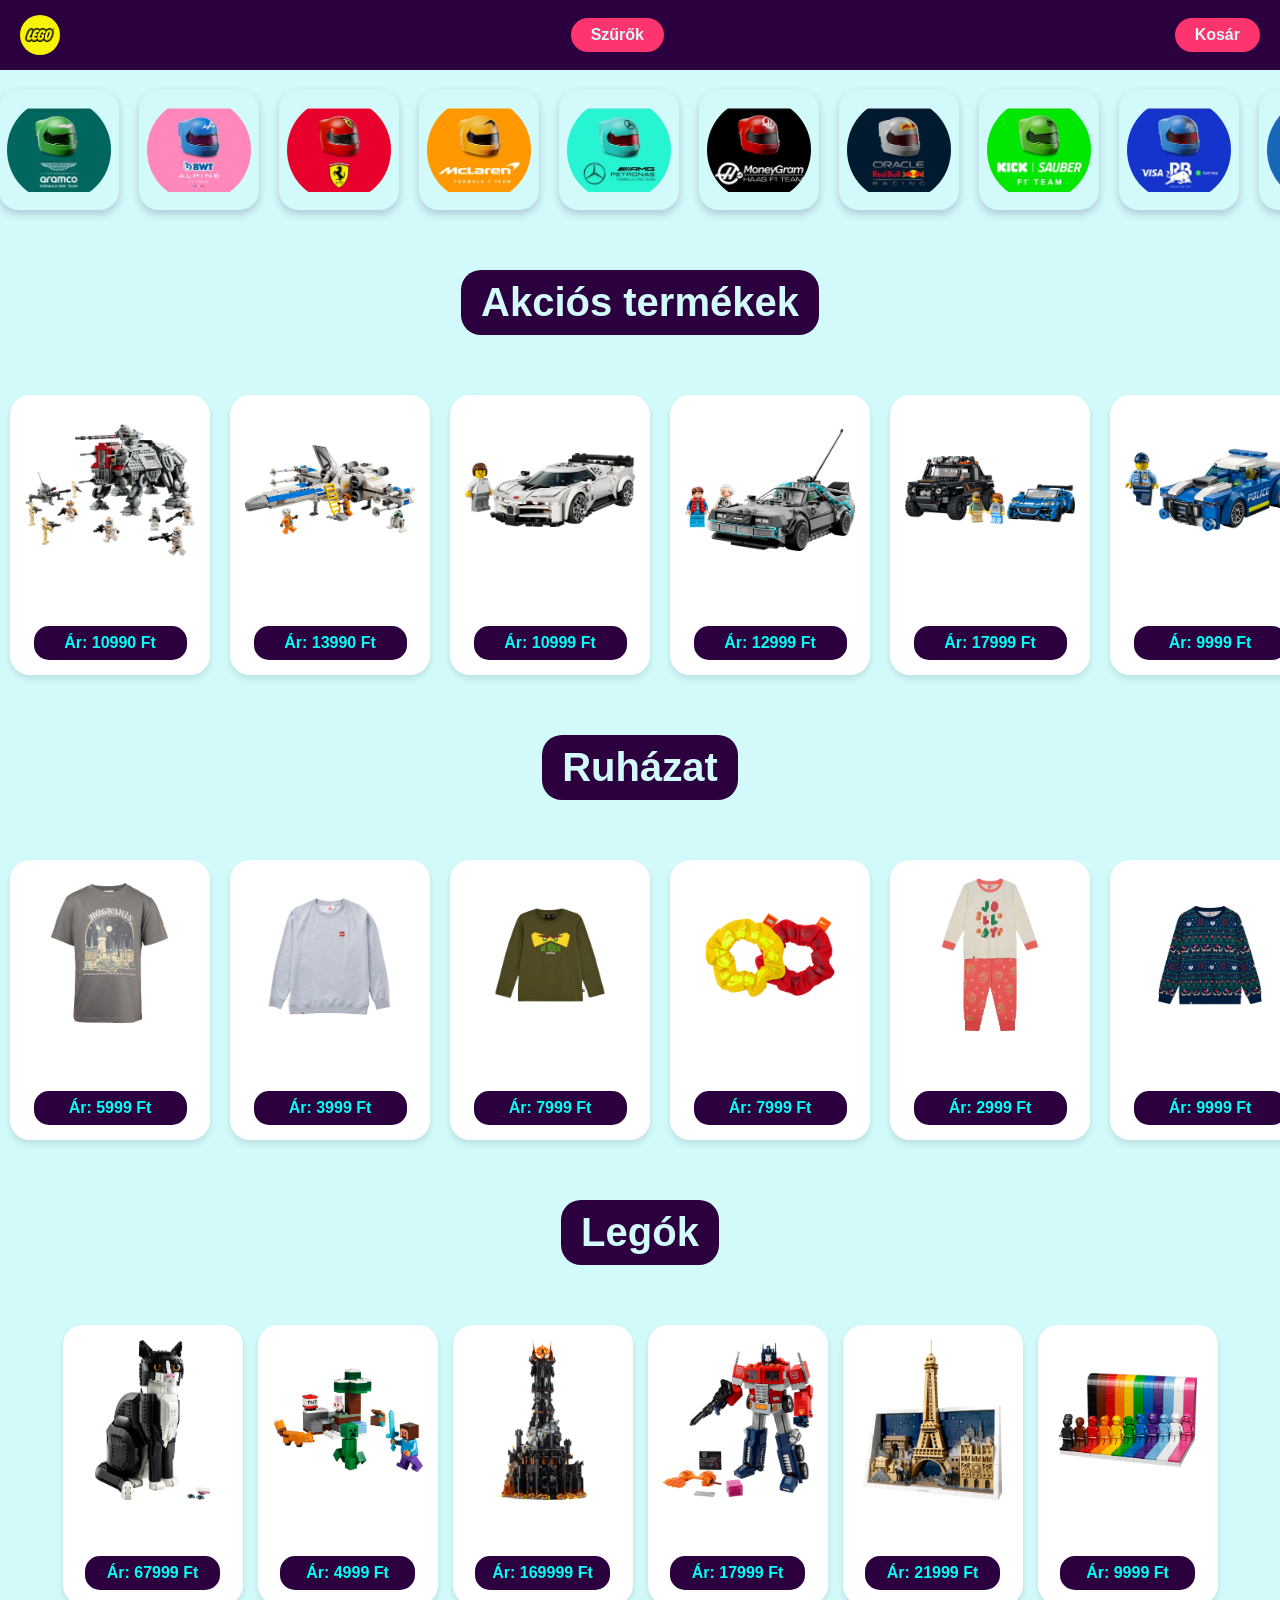
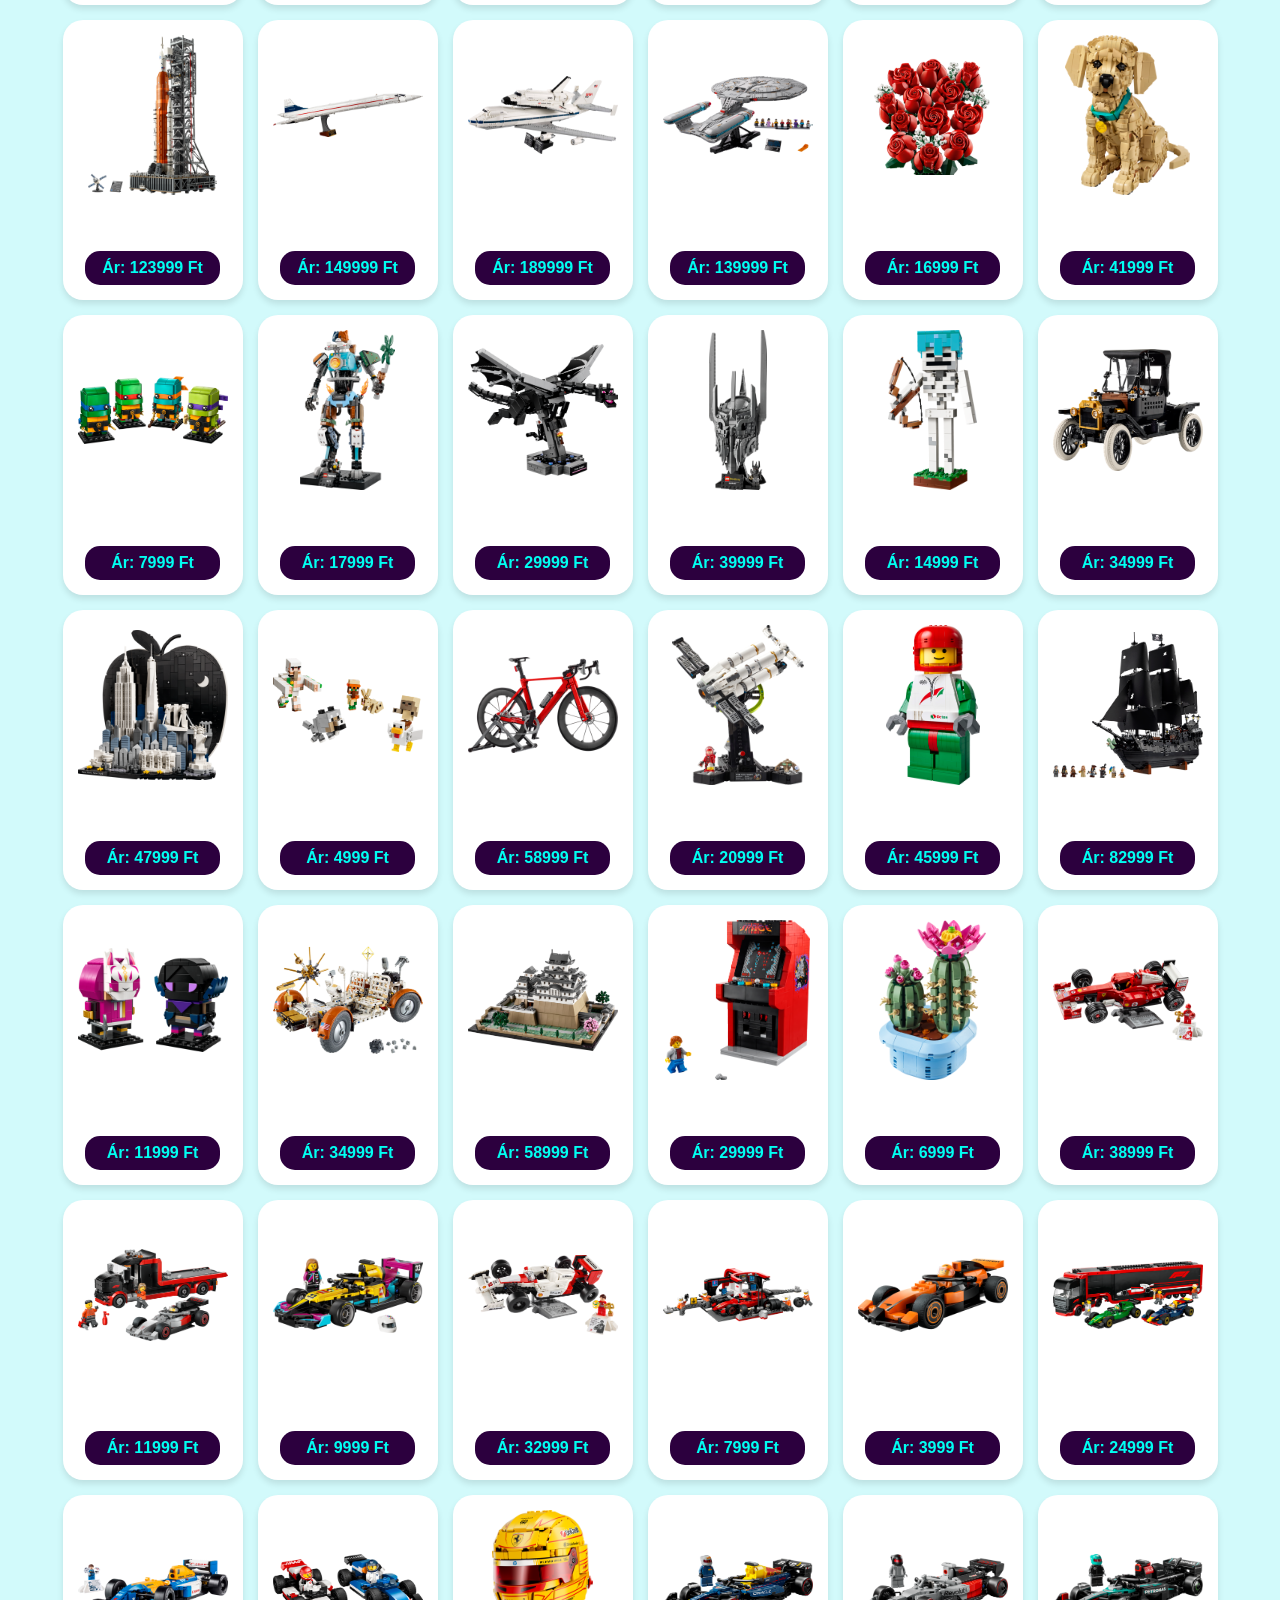
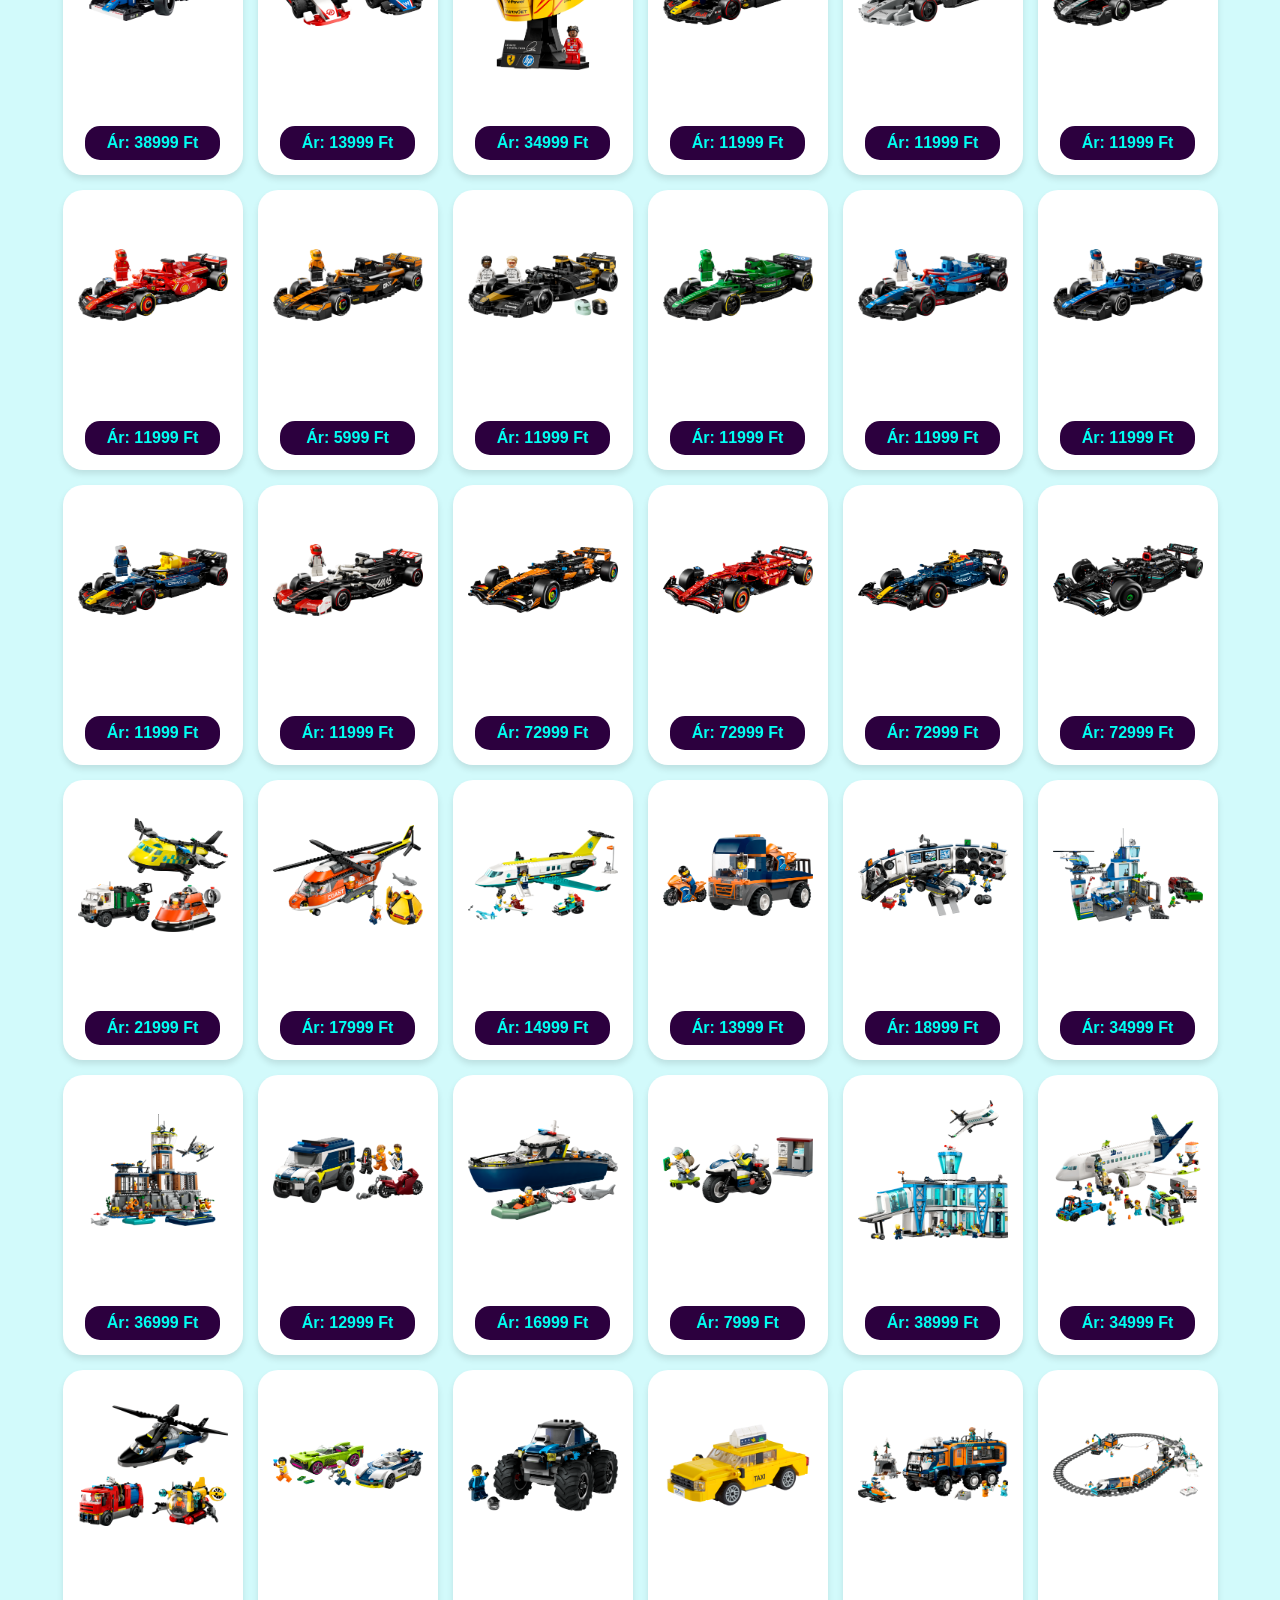
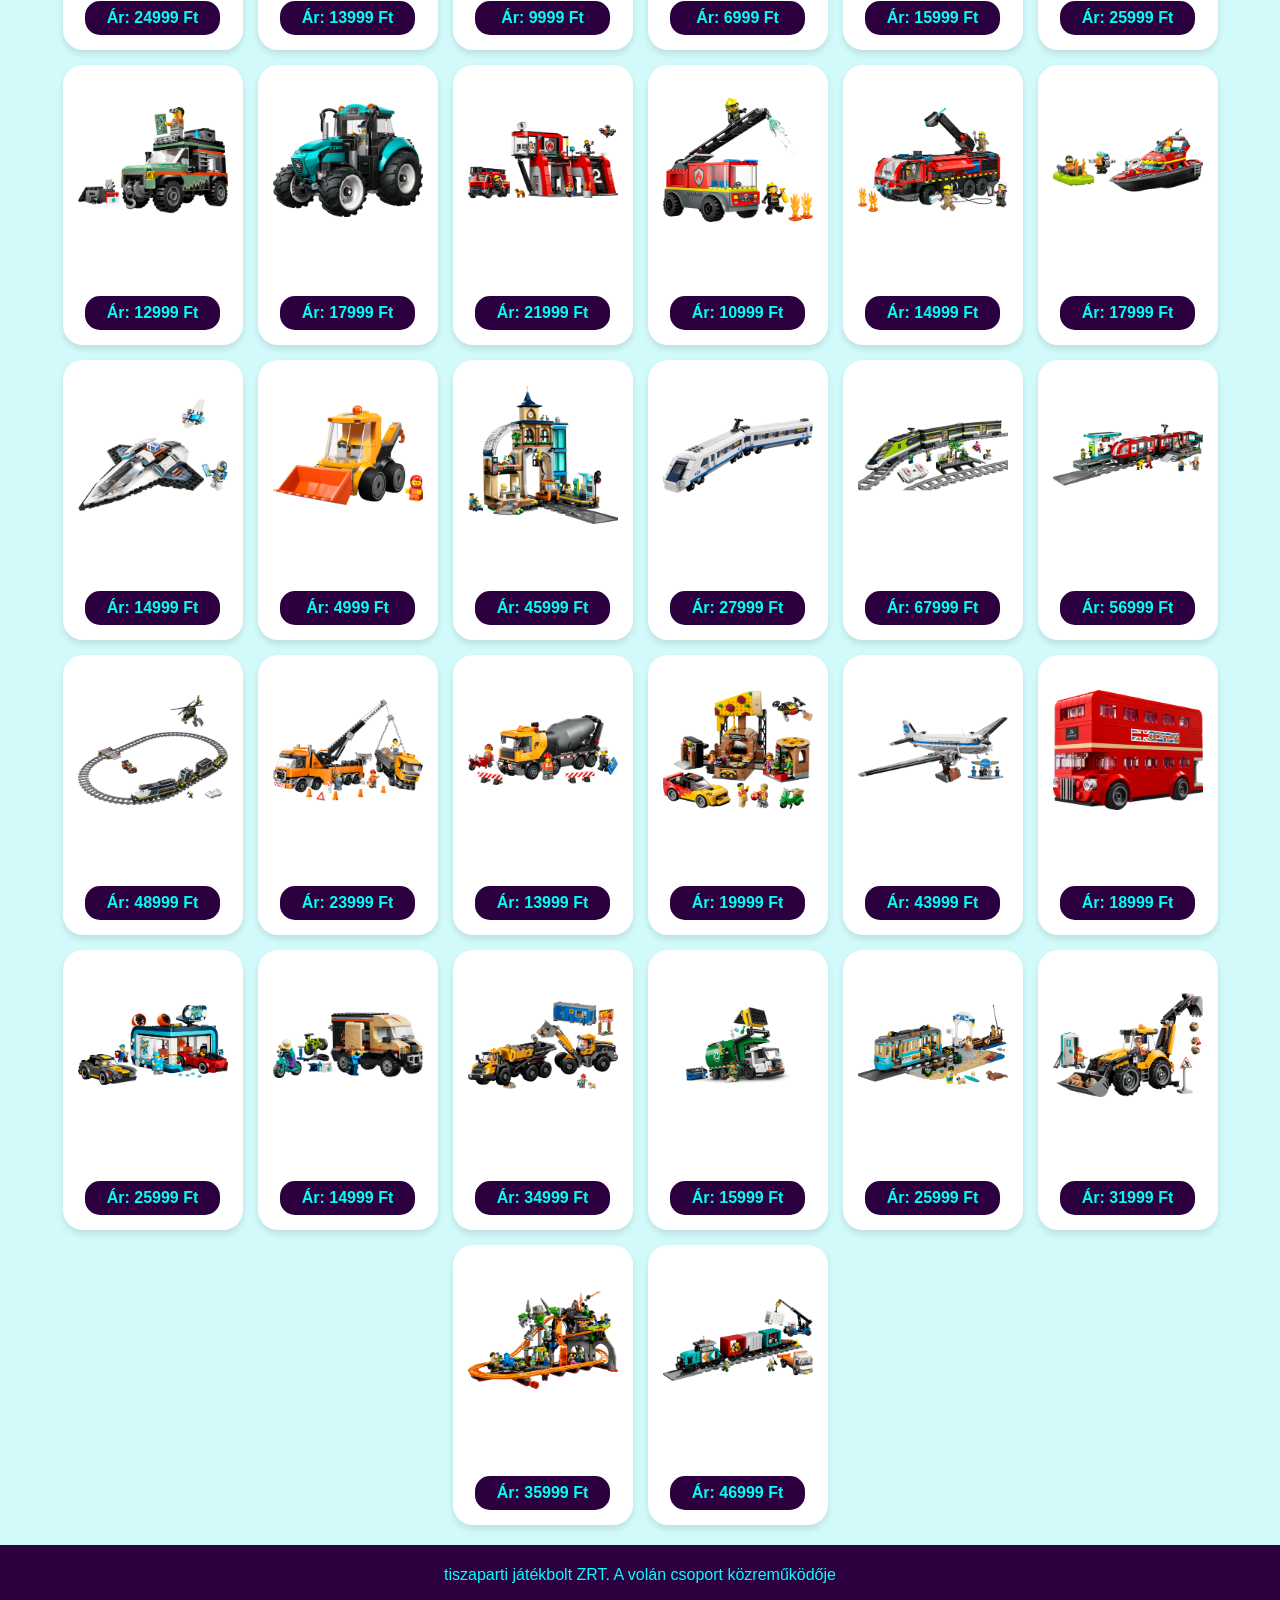
==== commit 335b4901: "HWP-5" ====
--- a/index.html
+++ b/index.html
@@ -30,24 +30,22 @@
         
         <a href="kosar.html" class="kosar-link">Kosár</a>
     </div>
-</header>
-
+</header> 
     <main>
         <div class="boxok">
-            <div class="box"><img src="img/lego/f1/lego_f1_logo.webp" alt=""></div>
-            <div class="box"><img src="img/lego/f1/logok/logo1.jpg" alt=""></div>
-            <div class="box"><img src="img/lego/f1/logok/logo2.jpg" alt=""></div>
-            <div class="box"><img src="img/lego/f1/logok/logo3.jpg" alt=""></div>
-            <div class="box"><img src="img/lego/f1/logok/logo4.jpg" alt=""></div>
-            <div class="box"><img src="img/lego/f1/logok/logo5.jpg" alt=""></div>
-            <div class="box"><img src="img/lego/f1/logok/logo6.jpg" alt=""></div>
-            <div class="box"><img src="img/lego/f1/logok/logo7.jpg" alt=""></div>
-            <div class="box"><img src="img/lego/f1/logok/logo8.jpg" alt=""></div>
-            <div class="box"><img src="img/lego/f1/logok/logo9.jpg" alt=""></div>
-            <div class="box"><img src="img/lego/f1/logok/logo10.jpg" alt=""></div>
-            <div class="box"><img src="img/lego/f1/logok/champions.png" alt=""></div>
+            <div class="box szuro-box aktiv" data-brand="LEGO F1 Ferrari | LEGO F1 Mclaren | LEGO F1 Movie | LEGO F1 Astonmartin | LEGO F1 Racingbulls | LEGO F1 Williams | LEGO F1 Technic Mclaren | LEGO F1 HAAS | LEGO F1 Technic Mercedes | LEGO F1 Technic Redbull | LEGO F1 Technic Ferrari |LEGO F1 Audi | LEGO F1 Mercedes "><img src="img/lego/f1/lego_f1_logo.webp" alt=""></div>
+            <div class="box szuro-box" data-brand="LEGO F1 Astonmartin"><img src="img/lego/f1/logok/logo1.jpg" alt=""></div>
+            <div class="box szuro-box" data-brand=""><img src="img/lego/f1/logok/logo2.jpg" alt=""></div>
+            <div class="box szuro-box" data-brand="LEGO F1 Ferrari | LEGO F1 Technic Ferrari"><img src="img/lego/f1/logok/logo3.jpg" alt=""></div>
+            <div class="box szuro-box" data-brand="LEGO F1 Mclaren | LEGO F1 Technic Mclaren"><img src="img/lego/f1/logok/logo4.jpg" alt=""></div>
+            <div class="box szuro-box" data-brand="LEGO F1 Technic Mercedes | LEGO F1 Mercedes"><img src="img/lego/f1/logok/logo5.jpg" alt=""></div>
+            <div class="box szuro-box" data-brand="LEGO F1 HAAS"><img src="img/lego/f1/logok/logo6.jpg" alt=""></div>
+            <div class="box szuro-box" data-brand="LEGO F1 Redbull | LEGO F1 Technic Redbull "><img src="img/lego/f1/logok/logo7.jpg" alt=""></div>
+            <div class="box szuro-box" data-brand="LEGO F1 Audi"><img src="img/lego/f1/logok/logo8.jpg" alt=""></div>
+            <div class="box szuro-box" data-brand="LEGO F1 Racingbulls"><img src="img/lego/f1/logok/logo9.jpg" alt=""></div>
+            <div class="box szuro-box" data-brand="LEGO F1 Williams"><img src="img/lego/f1/logok/logo10.jpg" alt=""></div>
+            <div class="box szuro-box" data-brand=""><img src="img/lego/f1/logok/champions.png" alt=""></div>
         </div>
-
         <h1>Akciós termékek</h1>
         <div class="akcio">
              <div class="akcio-blokk" data-nev="LEGO Star Wars" data-ar="10 990 Ft" data-kep="img/lego/lego star wars/lego4.png">
@@ -94,9 +92,7 @@
                 <img src="img/lego/art/lego157.png" alt="">
                 <div class="ar-box">Ár: 67999 Ft</div>
             </div>
-            
         </div>
-
         <h1>Ruházat</h1>
         <div class="akcio">
             <div class="akcio-blokk" data-nev="LEGO Klasszikus Póló" data-ar="5 999 Ft" data-kep="img/lego/ruha/lego_ruha1.png">
@@ -139,13 +135,9 @@
                 <img src="img/lego/ruha/lego_ruha9.png" alt="">
                 <div class="ar-box">Ár: 12990 Ft</div>
             </div>
-            
         </div>
-
         <h1>Legók</h1>
         <div class="akcio omlesztett">
-            
-            
             <div class="akcio-blokk" data-nev="LEGO ART MACSKA" data-ar="67999 Ft" data-kep="img/lego/art/lego100.png">
                 <img src="img/lego/art/lego100.png" alt="">
                 <div class="ar-box">Ár: 67999 Ft</div>
@@ -362,7 +354,6 @@
                 <img src="img/lego/f1/technic/lego20.png" alt="">
                 <div class="ar-box">Ár: 72999 Ft</div>
             </div>
-            
             <div class="akcio-blokk" data-nev="LEGO City" data-ar="21999 Ft" data-kep="img/lego/lego city/lego1.png">
                 <img src="img/lego/lego city/lego1.png" alt="">
                 <div class="ar-box">Ár: 21999 Ft</div>
--- a/css/main.css
+++ b/css/main.css
@@ -1,4 +1,8 @@
-/* --- KÖZÖS ALAP BEÁLLÍTÁSOK --- */
+/* Use border-box everywhere to avoid width+padding overflow issues */
+*, *::before, *::after {
+    box-sizing: border-box;
+}
+
 body {
     background-color: #d2fafb;
     margin: 0;
@@ -6,36 +10,36 @@
     display: flex;
     flex-direction: column;
     font-family: sans-serif; 
+    overflow-x: hidden; /* prevent horizontal scrolling from overflow */
 }
 
 main {
-    overflow: hidden; 
     width: 100%;
     display: flex; 
     flex-direction: column; 
     background-color: #d2fafb;
-    flex: 1;
 }
 
 .csik-fent {
     background-color: #2c003e;
-    height: 70px; /* Kicsit megemeltem, hogy kényelmesen elférjenek a szép nagy gombok */
+    height: 70px; 
     color: white;
     display: flex;
     align-items: center;
     padding: 0 20px;
-    justify-content: space-between; /* Kitolja a logót balra, a szűrőt középre, a kosarat jobbra */
-}
-
-.csik-fent > div:last-of-type {
+    justify-content: space-between; 
+}
+
+.csik-fent .nav-right {
     display: flex;
     align-items: center;
     gap: 15px;
 }
+
 .szurok-gomb, 
 a.kosar-link {
-    background-color: #fe346e !important;
-    color: #d2fafb !important;
+    background-color: #fe346e;
+    color: #d2fafb;
     text-decoration: none;
     font-weight: bold;
     font-size: 16px;
@@ -43,29 +47,27 @@
     display: inline-block;
     cursor: pointer;
     border: none;
-
-    /* --- EZ A KÉT SOR FOGJA MEGOLDANI A LEKEREKÍTÉST --- */
-    border-radius: 20px !important; /* Teljesen lekerekíti a gombok szélét capsule formára */
-    padding: 8px 20px !important;  /* Ad egy kis belső teret a szövegnek (fent/lent 8px, balra/jobbra 20px) */
+    border-radius: 20px; 
+    padding: 8px 20px; 
+    transition: background-color 0.2s, transform 0.2s;
 }
 
 .szurok-gomb:hover, 
 a.kosar-link:hover {
-    background-color: #d12254 !important;
+    background-color: #d12254;
     transform: scale(1.02);
-}
-
-/* --- MENÜ POZÍCIONÁLÁS --- */
+    color: #d2fafb;
+}
+
 .szurok {
     position: relative;
-    /* Ez biztosítja, hogy a Szűrők blokk pontosan a menü közepe felett maradjon */
 }
 
 .szurok-menu {
     display: none;
     position: absolute;
     left: 50%;
-    transform: translateX(-50%); /* Pontosan a Szűrők gomb alá középre igazítja a lenyíló ablakot */
+    transform: translateX(-50%); 
     top: 45px;
     background-color: white;
     box-shadow: 0px 8px 16px rgba(0, 0, 0, 0.2);
@@ -74,25 +76,37 @@
     z-index: 1000;
     min-width: 180px;
 }
-/* Csak a Legók szekcióra fog vonatkozni */
+
+.szurok-menu label {
+    display: block;
+    margin: 5px 0;
+    color: #2c003e;
+    cursor: pointer;
+}
+
+.szurok-menu input[type="checkbox"] {
+    margin-right: 5px;
+}
+
 .akcio.omlesztett {
     display: flex;
-    flex-wrap: wrap;       /* Engedi, hogy egymás alá-mellé törjenek a képek */
-    justify-content: center; /* Középre rendezi őket a képernyőn */
-    gap: 15px;             /* Távolság a dobozok között */
-    overflow-x: visible;   /* Kikapcsolja a vízszintes görgetést */
-    width: 100%;
-    box-sizing: border-box;
-}
-
-/* Opcionális: Ha szeretnéd, hogy a nagy tömegben kicsit fixebb méretük legyen a legóknak */
+    flex-wrap: wrap;      
+    justify-content: center; 
+    gap: 15px;              
+    overflow-x: visible;   
+    width: 100%;
+    box-sizing: border-box;
+}
+
 .akcio.omlesztett .akcio-blokk {
-    flex: 0 1 180px;       /* Kb. 180px széles lesz egy doboz */
-    min-width: 140px;      /* Mobilra, hogy ne menjenek teljesen össze */
-}
+    flex: 0 1 180px;      
+    min-width: 140px;     
+}
+
 .szurok-menu.active {
     display: block;
 }
+
 a {
     background-color: #fe346e;
     text-decoration: none;
@@ -123,13 +137,27 @@
     height: auto;
 }
 
-/* --- FŐOLDALI GÖRDÜLŐ LOGÓSÁV --- */
 .boxok {
     display: flex;
     gap: 20px;
     padding: 20px 10px;
-    flex-shrink: 0; 
-    animation: gurulas 45s linear infinite;
+    flex-shrink: 0;
+    overflow-x: auto;
+    white-space: nowrap; /* Biztosítja, hogy ne törjenek meg a dobozok */
+    scrollbar-width: thin;
+    scrollbar-color: #2c003e #d2fafb;
+}
+
+/* Egyedi görgetősáv stílus a .boxok-hoz */
+.boxok::-webkit-scrollbar {
+    height: 10px;
+}
+.boxok::-webkit-scrollbar-track {
+    background: #d2fafb;
+}
+.boxok::-webkit-scrollbar-thumb {
+    background-color: #2c003e;
+    border-radius: 10px;
 }
 
 .box {
@@ -166,50 +194,6 @@
     font-size: 250%;
 }
 
-/* --- SZŰRŐK --- */
-.szurok {
-    position: relative;
-    display: inline-block;
-}
-
-.szurok-gomb {
-    background-color: #007bff;
-    color: white;
-    padding: 10px 15px;
-    border: none;
-    border-radius: 5px;
-    cursor: pointer;
-    font-weight: bold;
-}
-
-.szurok-menu {
-    display: none;
-    position: absolute;
-    right: 0; 
-    background-color: white;
-    box-shadow: 0px 4px 8px rgba(0, 0, 0, 0.2);
-    padding: 10px;
-    border-radius: 5px;
-    z-index: 1000;
-    min-width: 150px;
-}
-
-.szurok-menu label {
-    display: block;
-    margin: 5px 0;
-    color: #2c003e;
-    cursor: pointer;
-}
-
-.szurok-menu input[type="checkbox"] {
-    margin-right: 5px;
-}
-
-.szurok-menu.active {
-    display: block;
-}
-
-/* --- TERMÉKRÁCSOK ÉS BLOKKOK --- */
 .akcio {
     display: flex;
     flex-wrap: nowrap;
@@ -264,7 +248,6 @@
     box-sizing: border-box;
 }
 
-/* --- KOSÁR OLDAL STRUKTÚRA (FIGMA ALAPJÁN) --- */
 .kosar-oldal-container {
     max-width: 1000px;
     margin: 40px auto;
@@ -287,7 +270,7 @@
 }
 
 .nagy-termek-doboz {
-    background-color: #2c003e; /* Harmonizál a lila színeddel */
+    background-color: #2c003e;
     border-radius: 25px;
     height: 380px;
     display: flex;
@@ -349,7 +332,11 @@
     background-color: #d12254;
 }
 
-/* --- LÁBLÉC --- */
+.figma-ar-gomb, .figma-kosarba-gomb {
+    max-width: 100%;
+    box-sizing: border-box;
+}
+
 .csik-lent {
     background-color: #2c003e;
     color: aqua;
@@ -358,50 +345,116 @@
     justify-content: center;
     align-items: center;
 }
-/* A teljes fejléc sáv */
+
 .navbar {
-  display: flex;
-  justify-content: space-between; /* Elosztja a 3 részt: bal, közép, jobb */
-  align-items: center;
-  background-color: #2b002b; /* A sötétlila háttérszíned */
-  padding: 10px 20px;
-}
-
-/* Biztosítja, hogy a középső elem teljesen középen legyen */
+    display: flex;
+    justify-content: space-between; 
+    align-items: center;
+    background-color: #2b002b; 
+    padding: 10px 20px;
+}
+
 .nav-left, .nav-right {
-  flex: 1; 
+    flex: 1; 
 }
 .nav-center {
-  display: flex;
-  justify-content: center;
+    display: flex;
+    justify-content: center;
 }
 .nav-right {
-  display: flex;
-  justify-content: flex-end; /* Jobbra tolja ki a kosarat */
-}
-
-/* EGYSÉGES GOMB DIZÁJN (A jelenlegi Kosár gombod stílusa alapján) */
+    display: flex;
+    justify-content: flex-end;
+}
+
 .nav-btn {
-  background-color: #ff007f; /* Élénk rózsaszín/magenta háttér */
-  color: white;
-  border: none;
-  padding: 8px 16px;
-  border-radius: 20px; /* Lekerekített sarkok */
-  font-family: sans-serif;
-  font-weight: bold;
-  cursor: pointer;
-  transition: background-color 0.2s ease;
-}
-
-/* Opcionális: Hover effekt mindkét gombra */
+    background-color: #ff007f; 
+    color: white;
+    border: none;
+    padding: 8px 16px;
+    border-radius: 20px; 
+    font-family: sans-serif;
+    font-weight: bold;
+    cursor: pointer;
+    transition: background-color 0.2s ease;
+}
+
 .nav-btn:hover {
-  background-color: #e0006c;
-}
-@keyframes gurulas {
-    0% { 
-        transform: translateX(0); 
-    } 
-    100% { 
-        transform: translateX(-50%); 
-    }
+    background-color: #e0006c;
+}
+
+/* Responsive: kosár oldal és egyebek */
+@media (max-width: 900px) {
+    .kosar-oldal-container {
+        padding: 0 16px;
+        margin: 20px auto;
+    }
+    .kosar-felso-resz {
+        gap: 20px;
+    }
+    .nagy-termek-doboz {
+        height: 300px;
+    }
+    .figma-ar-gomb, .figma-kosarba-gomb {
+        padding: 14px;
+        font-size: 18px;
+    }
+}
+
+@media (max-width: 700px) {
+    .kosar-felso-resz {
+        flex-direction: column;
+        align-items: stretch;
+    }
+    .kosar-bal-blokk {
+        order: 1;
+    }
+    .kosar-jobb-blokk {
+        order: 2;
+        margin-top: 0;
+        flex-direction: column;
+        justify-content: center;
+        align-items: stretch;
+        gap: 12px;
+        padding: 12px 0 0 0;
+    }
+    .nagy-termek-doboz {
+        height: 260px;
+    }
+    .figma-ar-gomb, .figma-kosarba-gomb {
+        width: 100%;
+        display: block;
+        text-align: center;
+    }
+}
+
+@media (max-width: 420px) {
+    .nagy-termek-doboz {
+        height: 200px;
+        padding: 8px;
+        border-radius: 16px;
+    }
+    .termek-leiras h2 {
+        font-size: 18px;
+        text-align: center;
+    }
+    .figma-ar-gomb, .figma-kosarba-gomb {
+        font-size: 18px;
+        padding: 12px;
+    }
+    .logo { width: 36px; height: 36px; }
+    h1 { font-size: 200%; margin: 20px auto; }
+}
+
+.nagy-termek-doboz img {
+    width: 100%;
+    height: auto;
+    max-width: 100%;
+    display: block;
+    margin: 0 auto;
+}
+
+@media (max-width: 360px) {
+    .kosar-oldal-container { padding: 0 12px; }
+    .nagy-termek-doboz { height: 180px; }
+    .termek-leiras h2 { font-size: 16px; }
 }
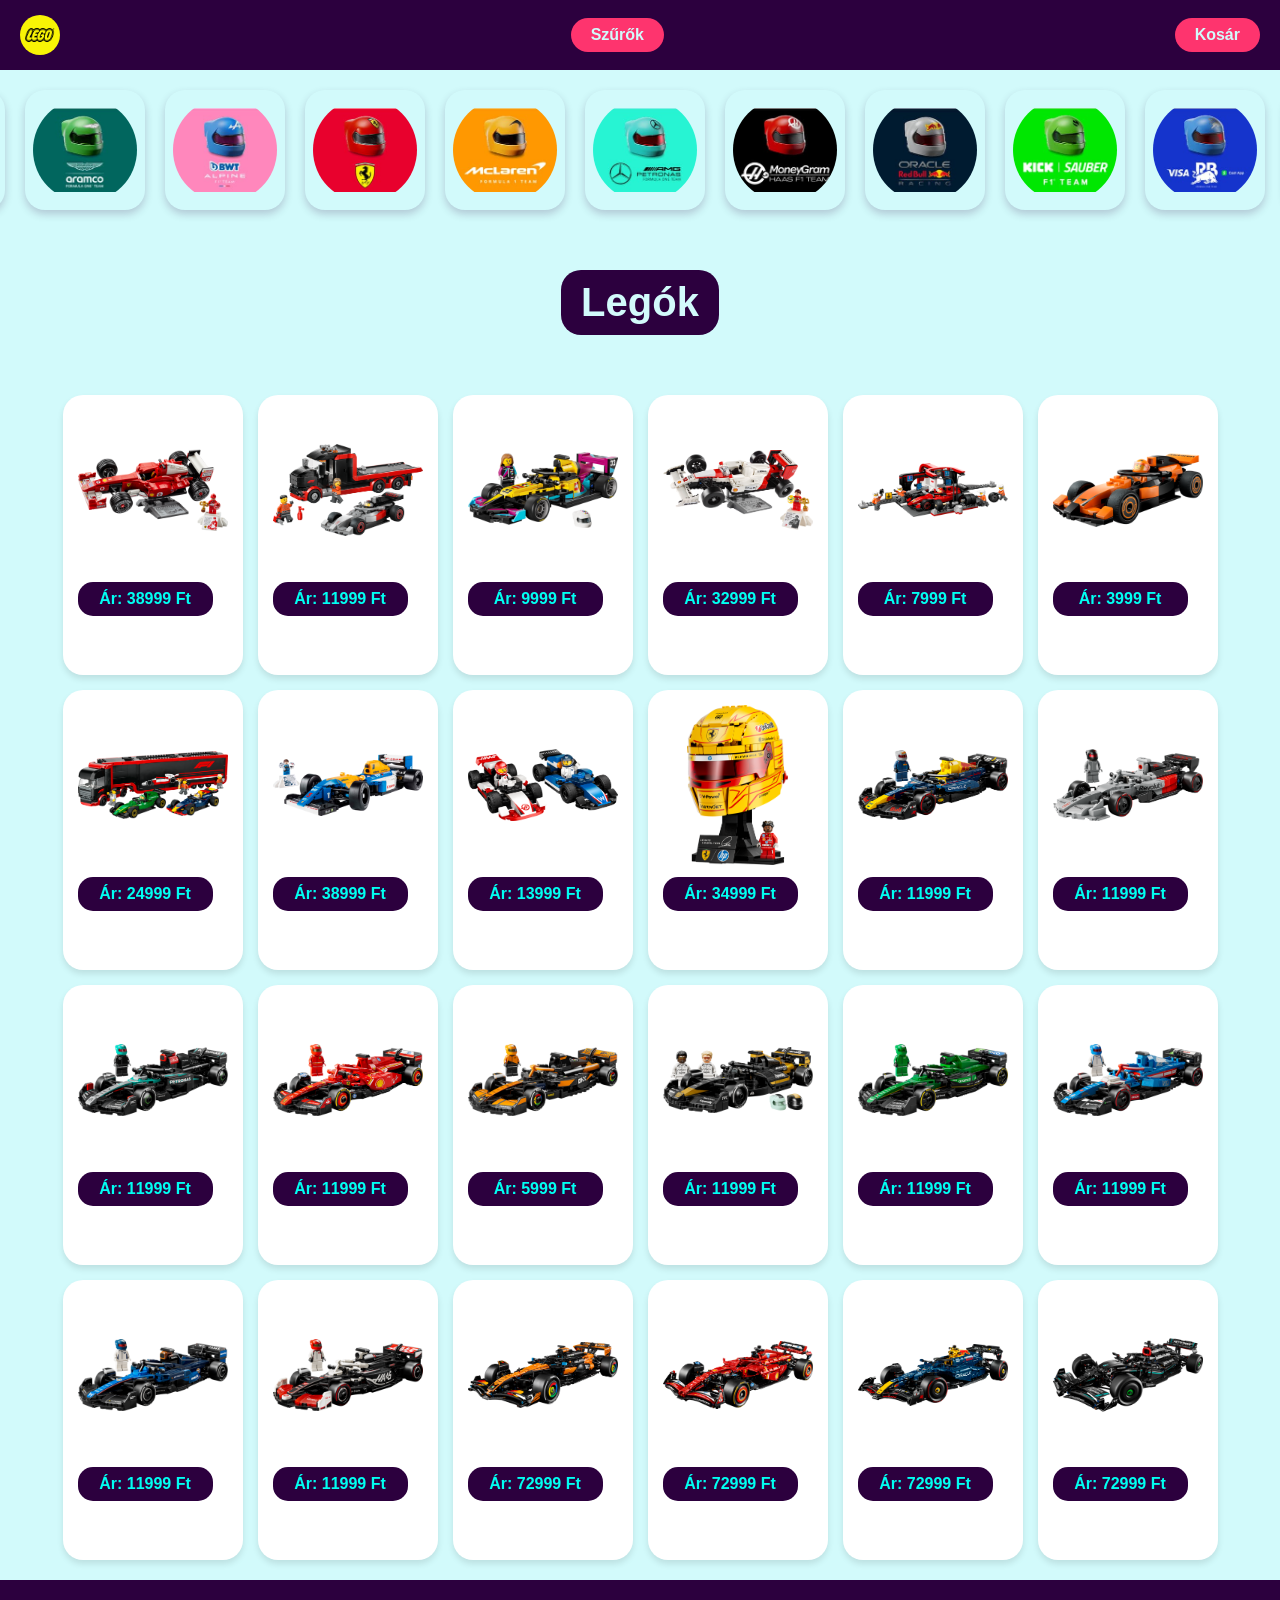
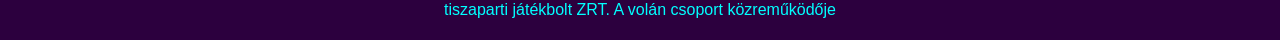
==== commit 1f592baa: "HWP-7" ====
--- a/index.html
+++ b/index.html
@@ -33,9 +33,9 @@
 </header> 
     <main>
         <div class="boxok">
-            <div class="box szuro-box aktiv" data-brand="LEGO F1 Ferrari | LEGO F1 Mclaren | LEGO F1 Movie | LEGO F1 Astonmartin | LEGO F1 Racingbulls | LEGO F1 Williams | LEGO F1 Technic Mclaren | LEGO F1 HAAS | LEGO F1 Technic Mercedes | LEGO F1 Technic Redbull | LEGO F1 Technic Ferrari |LEGO F1 Audi | LEGO F1 Mercedes "><img src="img/lego/f1/lego_f1_logo.webp" alt=""></div>
+            <div class="box szuro-box aktiv" data-brand="LEGO F1"><img src="img/lego/f1/lego_f1_logo.webp" alt=""></div>
             <div class="box szuro-box" data-brand="LEGO F1 Astonmartin"><img src="img/lego/f1/logok/logo1.jpg" alt=""></div>
-            <div class="box szuro-box" data-brand=""><img src="img/lego/f1/logok/logo2.jpg" alt=""></div>
+            <div class="box szuro-box" data-brand="LEGO F1 Alpine"><img src="img/lego/f1/logok/logo2.jpg" alt=""></div>
             <div class="box szuro-box" data-brand="LEGO F1 Ferrari | LEGO F1 Technic Ferrari"><img src="img/lego/f1/logok/logo3.jpg" alt=""></div>
             <div class="box szuro-box" data-brand="LEGO F1 Mclaren | LEGO F1 Technic Mclaren"><img src="img/lego/f1/logok/logo4.jpg" alt=""></div>
             <div class="box szuro-box" data-brand="LEGO F1 Technic Mercedes | LEGO F1 Mercedes"><img src="img/lego/f1/logok/logo5.jpg" alt=""></div>
@@ -44,489 +44,485 @@
             <div class="box szuro-box" data-brand="LEGO F1 Audi"><img src="img/lego/f1/logok/logo8.jpg" alt=""></div>
             <div class="box szuro-box" data-brand="LEGO F1 Racingbulls"><img src="img/lego/f1/logok/logo9.jpg" alt=""></div>
             <div class="box szuro-box" data-brand="LEGO F1 Williams"><img src="img/lego/f1/logok/logo10.jpg" alt=""></div>
-            <div class="box szuro-box" data-brand=""><img src="img/lego/f1/logok/champions.png" alt=""></div>
+            <div class="box szuro-box" data-brand="LEGO Speed Champions"><img src="img/lego/f1/logok/champions.png" alt=""></div>
         </div>
         <h1>Akciós termékek</h1>
         <div class="akcio">
-             <div class="akcio-blokk" data-nev="LEGO Star Wars" data-ar="10 990 Ft" data-kep="img/lego/lego star wars/lego4.png">
+             <div class="akcio-blokk" data-category="lego" data-nev="LEGO Star Wars" data-ar="10 990 Ft" data-kep="img/lego/lego star wars/lego4.png">
                 <img src="img/lego/lego star wars/lego4.png" alt="">
                 <div class="ar-box">Ár: 10990 Ft</div>
             </div>
-            <div class="akcio-blokk" data-nev="LEGO Star Wars" data-ar="13990 Ft" data-kep="img/lego/lego star wars/lego16.png">
+            <div class="akcio-blokk" data-category="lego" data-nev="LEGO Star Wars" data-ar="13990 Ft" data-kep="img/lego/lego star wars/lego16.png">
                 <img src="img/lego/lego star wars/lego16.png" alt="">
                 <div class="ar-box">Ár: 13990 Ft</div>
             </div>
-            <div class="akcio-blokk" data-nev="LEGO Speed Champions" data-ar="10999 Ft" data-kep="img/lego/lego speed champions/lego33.png">
+            <div class="akcio-blokk" data-category="lego" data-nev="LEGO Speed Champions" data-ar="10999 Ft" data-kep="img/lego/lego speed champions/lego33.png">
                 <img src="img/lego/lego speed champions/lego33.png" alt="">
                 <div class="ar-box">Ár: 10999 Ft</div>
             </div>
-            <div class="akcio-blokk" data-nev="LEGO Back to the future" data-ar="12999 Ft" data-kep="img/lego/lego speed champions/lego38.png">
+            <div class="akcio-blokk" data-category="lego" data-nev="LEGO Back to the future" data-ar="12999 Ft" data-kep="img/lego/lego speed champions/lego38.png">
                 <img src="img/lego/lego speed champions/lego38.png" alt="">
                 <div class="ar-box">Ár: 12999 Ft</div>
             </div>
-            <div class="akcio-blokk" data-nev="LEGO speed champions" data-ar="17999 Ft" data-kep="img/lego/lego speed champions/lego75.png">
+            <div class="akcio-blokk" data-category="lego" data-nev="LEGO speed champions" data-ar="17999 Ft" data-kep="img/lego/lego speed champions/lego75.png">
                 <img src="img/lego/lego speed champions/lego75.png" alt="">
                 <div class="ar-box">Ár: 17999 Ft</div>
             </div>
-            <div class="akcio-blokk" data-nev="LEGO city" data-ar="9999 Ft" data-kep="img/lego/lego city/lego120.png">
+            <div class="akcio-blokk" data-category="lego" data-nev="LEGO city" data-ar="9999 Ft" data-kep="img/lego/lego city/lego120.png">
                 <img src="img/lego/lego city/lego120.png" alt="">
                 <div class="ar-box">Ár: 9999 Ft</div>
             </div>
-            <div class="akcio-blokk" data-nev="LEGO city" data-ar="10999 Ft" data-kep="img/lego/lego city/lego101.png">
+            <div class="akcio-blokk" data-category="lego" data-nev="LEGO city" data-ar="10999 Ft" data-kep="img/lego/lego city/lego101.png">
                 <img src="img/lego/lego city/lego101.png" alt="">
                 <div class="ar-box">Ár: 10999 Ft</div>
             </div>
-            <div class="akcio-blokk" data-nev="LEGO city" data-ar="24999 Ft" data-kep="img/lego/lego city/lego151.png">
+            <div class="akcio-blokk" data-category="lego" data-nev="LEGO city" data-ar="24999 Ft" data-kep="img/lego/lego city/lego151.png">
                 <img src="img/lego/lego city/lego151.png" alt="">
                 <div class="ar-box">Ár: 24999 Ft</div>
             </div>
-            <div class="akcio-blokk" data-nev="LEGO city" data-ar="6999 Ft" data-kep="img/lego/lego city/lego138.png">
+            <div class="akcio-blokk" data-category="lego" data-nev="LEGO city" data-ar="6999 Ft" data-kep="img/lego/lego city/lego138.png">
                 <img src="img/lego/lego city/lego138.png" alt="">
                 <div class="ar-box">Ár: 6999 Ft</div>
             </div>
-            <div class="akcio-blokk" data-nev="LEGO art papagály" data-ar="32999 Ft" data-kep="img/lego/art/lego115.png">
+            <div class="akcio-blokk" data-category="lego" data-nev="LEGO art papagály" data-ar="32999 Ft" data-kep="img/lego/art/lego115.png">
                 <img src="img/lego/art/lego115.png" alt="">
                 <div class="ar-box">Ár: 32999 Ft</div>
             </div>
-            <div class="akcio-blokk" data-nev="LEGO art titanic" data-ar="67999 Ft" data-kep="img/lego/art/lego157.png">
+            <div class="akcio-blokk" data-category="lego" data-nev="LEGO art titanic" data-ar="67999 Ft" data-kep="img/lego/art/lego157.png">
                 <img src="img/lego/art/lego157.png" alt="">
                 <div class="ar-box">Ár: 67999 Ft</div>
             </div>
         </div>
         <h1>Ruházat</h1>
         <div class="akcio">
-            <div class="akcio-blokk" data-nev="LEGO Klasszikus Póló" data-ar="5 999 Ft" data-kep="img/lego/ruha/lego_ruha1.png">
+            <div class="akcio-blokk" data-category="lego" data-nev="LEGO Klasszikus Póló" data-ar="5 999 Ft" data-kep="img/lego/ruha/lego_ruha1.png">
                <img src="img/lego/ruha/lego_ruha1.png" alt="">
                <div class="ar-box">Ár: 5999 Ft</div>
            </div>
-           <div class="akcio-blokk" data-nev="LEGO Pulóver" data-ar="3 999 Ft" data-kep="img/lego/ruha/lego_ruha2.png">
+           <div class="akcio-blokk" data-category="lego" data-nev="LEGO Pulóver" data-ar="3 999 Ft" data-kep="img/lego/ruha/lego_ruha2.png">
                 <img src="img/lego/ruha/lego_ruha2.png" alt="">
                 <div class="ar-box">Ár: 3999 Ft</div>
             </div>
-            <div class="akcio-blokk" data-nev="LEGO Gyermek Ninjago Pulóver" data-ar="7 999 Ft" data-kep="img/lego/ruha/lego_ruha3.png">
+            <div class="akcio-blokk" data-category="lego" data-nev="LEGO Gyermek Ninjago Pulóver" data-ar="7 999 Ft" data-kep="img/lego/ruha/lego_ruha3.png">
                 <img src="img/lego/ruha/lego_ruha3.png" alt="">
                 <div class="ar-box">Ár: 7999 Ft</div>
             </div>
-            <div class="akcio-blokk" data-nev="LEGO Hajgumi" data-ar="7 999 Ft" data-kep="img/lego/ruha/lego_ruha4.png">
+            <div class="akcio-blokk" data-category="lego" data-nev="LEGO Hajgumi" data-ar="7 999 Ft" data-kep="img/lego/ruha/lego_ruha4.png">
                 <img src="img/lego/ruha/lego_ruha4.png" alt="">
                 <div class="ar-box">Ár: 7999 Ft</div>
             </div>
-            <div class="akcio-blokk" data-nev="LEGO Gyermek Pizsama" data-ar="2 999 Ft" data-kep="img/lego/ruha/lego_ruha5.png">
+            <div class="akcio-blokk" data-category="lego" data-nev="LEGO Gyermek Pizsama" data-ar="2 999 Ft" data-kep="img/lego/ruha/lego_ruha5.png">
                 <img src="img/lego/ruha/lego_ruha5.png" alt="">
                 <div class="ar-box">Ár: 2999 Ft</div>
             </div>
-            <div class="akcio-blokk" data-nev="LEGO Téli Mintás Pulóver" data-ar="9 999 Ft" data-kep="img/lego/ruha/lego_ruha6.png">
+            <div class="akcio-blokk" data-category="lego" data-nev="LEGO Téli Mintás Pulóver" data-ar="9 999 Ft" data-kep="img/lego/ruha/lego_ruha6.png">
                 <img src="img/lego/ruha/lego_ruha6.png" alt="">
                 <div class="ar-box">Ár: 9999 Ft</div>
             </div>
-            <div class="akcio-blokk" data-nev="LEGO Téli Mintás Pulóver Piros" data-ar="3 490 Ft" data-kep="img/lego/ruha/lego_ruha7.png">
+            <div class="akcio-blokk" data-category="lego" data-nev="LEGO Téli Mintás Pulóver Piros" data-ar="3 490 Ft" data-kep="img/lego/ruha/lego_ruha7.png">
                 <img src="img/lego/ruha/lego_ruha7.png" alt="">
                 <div class="ar-box">Ár: 3490 Ft</div>
             </div>
-            <div class="akcio-blokk" data-nev="LEGO Gyermek" data-ar="6 999 Ft" data-kep="img/lego/ruha/lego_ruha8.png">
+            <div class="akcio-blokk" data-category="lego" data-nev="LEGO Gyermek" data-ar="6 999 Ft" data-kep="img/lego/ruha/lego_ruha8.png">
                 <img src="img/lego/ruha/lego_ruha8.png" alt="">
                 <div class="ar-box">Ár: 6999 Ft</div>
             </div>
-            <div class="akcio-blokk" data-nev="LEGO Mintás Nike Airforce" data-ar="8 490 Ft" data-kep="img/lego/ruha/lego_ruha10.png">
+            <div class="akcio-blokk" data-category="lego" data-nev="LEGO Mintás Nike Airforce" data-ar="8 490 Ft" data-kep="img/lego/ruha/lego_ruha10.png">
                 <img src="img/lego/ruha/lego_ruha10.png" alt="">
                 <div class="ar-box">Ár: 8490 Ft</div>
             </div>
-            <div class="akcio-blokk" data-nev="LEGO Gyermek Fiúba" data-ar="12 990 Ft" data-kep="img/lego/ruha/lego_ruha9.png">
+            <div class="akcio-blokk" data-category="lego" data-nev="LEGO Gyermek Fiúba" data-ar="12 990 Ft" data-kep="img/lego/ruha/lego_ruha9.png">
                 <img src="img/lego/ruha/lego_ruha9.png" alt="">
                 <div class="ar-box">Ár: 12990 Ft</div>
             </div>
         </div>
         <h1>Legók</h1>
         <div class="akcio omlesztett">
-            <div class="akcio-blokk" data-nev="LEGO ART MACSKA" data-ar="67999 Ft" data-kep="img/lego/art/lego100.png">
+            <div class="akcio-blokk" data-category="lego" data-nev="LEGO ART MACSKA" data-ar="67999 Ft" data-kep="img/lego/art/lego100.png">
                 <img src="img/lego/art/lego100.png" alt="">
                 <div class="ar-box">Ár: 67999 Ft</div>
             </div>
-            <div class="akcio-blokk" data-nev="LEGO Minecraft" data-ar="4999 Ft" data-kep="img/lego/art/lego105.png">
+            <div class="akcio-blokk" data-category="lego" data-nev="LEGO Minecraft" data-ar="4999 Ft" data-kep="img/lego/art/lego105.png">
                 <img src="img/lego/art/lego105.png" alt="">
                 <div class="ar-box">Ár: 4999 Ft</div>
             </div>
-            <div class="akcio-blokk" data-nev="LEGO Lord of Rings" data-ar="169999 Ft" data-kep="img/lego/art/lego109.png">
+            <div class="akcio-blokk" data-category="lego" data-nev="LEGO Lord of Rings" data-ar="169999 Ft" data-kep="img/lego/art/lego109.png">
                 <img src="img/lego/art/lego109.png" alt="">
                 <div class="ar-box">Ár: 169999 Ft</div>
             </div>
-            <div class="akcio-blokk" data-nev="LEGO Transforers" data-ar="17999 Ft" data-kep="img/lego/art/lego114.png">
+            <div class="akcio-blokk" data-category="lego" data-nev="LEGO Transforers" data-ar="17999 Ft" data-kep="img/lego/art/lego114.png">
                 <img src="img/lego/art/lego114.png" alt="">
                 <div class="ar-box">Ár: 17999 Ft</div>
             </div>
-            <div class="akcio-blokk" data-nev="LEGO Art Paris" data-ar="21999 Ft" data-kep="img/lego/art/lego116.png">
+            <div class="akcio-blokk" data-category="lego" data-nev="LEGO Art Paris" data-ar="21999 Ft" data-kep="img/lego/art/lego116.png">
                 <img src="img/lego/art/lego116.png" alt="">
                 <div class="ar-box">Ár: 21999 Ft</div>
             </div>
-            <div class="akcio-blokk" data-nev="LEGO Art GAY" data-ar="9999" data-kep="img/lego/art/lego118.png">
+            <div class="akcio-blokk" data-category="lego" data-nev="LEGO Art GAY" data-ar="9999" data-kep="img/lego/art/lego118.png">
                 <img src="img/lego/art/lego118.png" alt="">
                 <div class="ar-box">Ár: 9999 Ft</div>
             </div>
-            <div class="akcio-blokk" data-nev="LEGO Art NASA" data-ar="123999 Ft" data-kep="img/lego/art/lego119.png">
+            <div class="akcio-blokk" data-category="lego" data-nev="LEGO Art NASA" data-ar="123999 Ft" data-kep="img/lego/art/lego119.png">
                 <img src="img/lego/art/lego119.png" alt="">
                 <div class="ar-box">Ár: 123999 Ft</div>
             </div>
-            <div class="akcio-blokk" data-nev="LEGO Art Repüllő" data-ar="149999 Ft" data-kep="img/lego/art/lego127.png">
+            <div class="akcio-blokk" data-category="lego" data-nev="LEGO Art Repüllő" data-ar="149999 Ft" data-kep="img/lego/art/lego127.png">
                 <img src="img/lego/art/lego127.png" alt="">
                 <div class="ar-box">Ár: 149999 Ft</div>
             </div>
-            <div class="akcio-blokk" data-nev="LEGO Art NASA Repüllő" data-ar="189999 Ft" data-kep="img/lego/art/lego130.png">
+            <div class="akcio-blokk" data-category="lego" data-nev="LEGO Art NASA Repüllő" data-ar="189999 Ft" data-kep="img/lego/art/lego130.png">
                 <img src="img/lego/art/lego130.png" alt="">
                 <div class="ar-box">Ár: 189999 Ft</div>
             </div>
-            <div class="akcio-blokk" data-nev="LEGO Art Startrek" data-ar="139999 Ft" data-kep="img/lego/art/lego133.png">
+            <div class="akcio-blokk" data-category="lego" data-nev="LEGO Art Startrek" data-ar="139999 Ft" data-kep="img/lego/art/lego133.png">
                 <img src="img/lego/art/lego133.png" alt="">
                 <div class="ar-box">Ár: 139999 Ft</div>
             </div>
-            <div class="akcio-blokk" data-nev="LEGO Art Rózsák" data-ar="16999 Ft" data-kep="img/lego/art/lego153.png">
+            <div class="akcio-blokk" data-category="lego" data-nev="LEGO Art Rózsák" data-ar="16999 Ft" data-kep="img/lego/art/lego153.png">
                 <img src="img/lego/art/lego153.png" alt="">
                 <div class="ar-box">Ár: 16999 Ft</div>
             </div>
-            <div class="akcio-blokk" data-nev="LEGO Art Kutya" data-ar="41999 Ft" data-kep="img/lego/art/lego44.png">
+            <div class="akcio-blokk" data-category="lego" data-nev="LEGO Art Kutya" data-ar="41999 Ft" data-kep="img/lego/art/lego44.png">
                 <img src="img/lego/art/lego44.png" alt="">
                 <div class="ar-box">Ár: 41999 Ft</div>
             </div>
-            <div class="akcio-blokk" data-nev="LEGO Teen ninja mi a rák" data-ar="7999 Ft" data-kep="img/lego/art/lego47.png">
+            <div class="akcio-blokk" data-category="lego" data-nev="LEGO Teen ninja mi a rák" data-ar="7999 Ft" data-kep="img/lego/art/lego47.png">
                 <img src="img/lego/art/lego47.png" alt="">
                 <div class="ar-box">Ár: 7999 Ft</div>
             </div>
-            <div class="akcio-blokk" data-nev="LEGO Fortnite" data-ar="17999 Ft" data-kep="img/lego/art/lego50.png">
+            <div class="akcio-blokk" data-category="lego" data-nev="LEGO Fortnite" data-ar="17999 Ft" data-kep="img/lego/art/lego50.png">
                 <img src="img/lego/art/lego50.png" alt="">
                 <div class="ar-box">Ár: 17999 Ft</div>
             </div>
-            <div class="akcio-blokk" data-nev="LEGO Minecraft" data-ar="29999 Ft" data-kep="img/lego/art/lego53.png">
+            <div class="akcio-blokk" data-category="lego" data-nev="LEGO Minecraft" data-ar="29999 Ft" data-kep="img/lego/art/lego53.png">
                 <img src="img/lego/art/lego53.png" alt="">
                 <div class="ar-box">Ár: 29999 Ft</div>
             </div>
-            <div class="akcio-blokk" data-nev="LEGO valami" data-ar="39999 Ft" data-kep="img/lego/art/lego55.png">
+            <div class="akcio-blokk" data-category="lego" data-nev="LEGO valami" data-ar="39999 Ft" data-kep="img/lego/art/lego55.png">
                 <img src="img/lego/art/lego55.png" alt="">
                 <div class="ar-box">Ár: 39999 Ft</div>
             </div>
-            <div class="akcio-blokk" data-nev="LEGO Minecraft" data-ar="14999 Ft" data-kep="img/lego/art/lego61.png">
+            <div class="akcio-blokk" data-category="lego" data-nev="LEGO Minecraft" data-ar="14999 Ft" data-kep="img/lego/art/lego61.png">
                 <img src="img/lego/art/lego61.png" alt="">
                 <div class="ar-box">Ár: 14999 Ft</div>
             </div>
-            <div class="akcio-blokk" data-nev="LEGO Art Auto" data-ar="34999 Ft" data-kep="img/lego/art/lego64.png">
+            <div class="akcio-blokk" data-category="lego" data-nev="LEGO Art Auto" data-ar="34999 Ft" data-kep="img/lego/art/lego64.png">
                 <img src="img/lego/art/lego64.png" alt="">
                 <div class="ar-box">Ár: 34999 Ft</div>
             </div>
-            <div class="akcio-blokk" data-nev="LEGO Art Város" data-ar="47999 Ft" data-kep="img/lego/art/lego66.png">
+            <div class="akcio-blokk" data-category="lego" data-nev="LEGO Art Város" data-ar="47999 Ft" data-kep="img/lego/art/lego66.png">
                 <img src="img/lego/art/lego66.png" alt="">
                 <div class="ar-box">Ár: 47999 Ft</div>
             </div>
-            <div class="akcio-blokk" data-nev="LEGO Minecraft" data-ar="4999 Ft" data-kep="img/lego/art/lego72.png">
+            <div class="akcio-blokk" data-category="lego" data-nev="LEGO Minecraft" data-ar="4999 Ft" data-kep="img/lego/art/lego72.png">
                 <img src="img/lego/art/lego72.png" alt="">
                 <div class="ar-box">Ár: 4999 Ft</div>
             </div>
-            <div class="akcio-blokk" data-nev="LEGO Art Verseny Kerékpár" data-ar="58999 Ft" data-kep="img/lego/art/lego74.png">
+            <div class="akcio-blokk" data-category="lego" data-nev="LEGO Art Verseny Kerékpár" data-ar="58999 Ft" data-kep="img/lego/art/lego74.png">
                 <img src="img/lego/art/lego74.png" alt="">
                 <div class="ar-box">Ár: 58999 Ft</div>
             </div>
-            <div class="akcio-blokk" data-nev="LEGO Art NASA" data-ar="20999 Ft" data-kep="img/lego/art/lego76.png">
+            <div class="akcio-blokk" data-category="lego" data-nev="LEGO Art NASA" data-ar="20999 Ft" data-kep="img/lego/art/lego76.png">
                 <img src="img/lego/art/lego76.png" alt="">
                 <div class="ar-box">Ár: 20999 Ft</div>
             </div>
-            <div class="akcio-blokk" data-nev="LEGO Art Lego Figura" data-ar="45999 Ft" data-kep="img/lego/art/lego81.png">
+            <div class="akcio-blokk" data-category="lego" data-nev="LEGO Art Lego Figura" data-ar="45999 Ft" data-kep="img/lego/art/lego81.png">
                 <img src="img/lego/art/lego81.png" alt="">
                 <div class="ar-box">Ár: 45999 Ft</div>
             </div>
-            <div class="akcio-blokk" data-nev="LEGO Art Black pearl" data-ar="82999 Ft" data-kep="img/lego/art/lego84.png">
+            <div class="akcio-blokk" data-category="lego" data-nev="LEGO Art Black pearl" data-ar="82999 Ft" data-kep="img/lego/art/lego84.png">
                 <img src="img/lego/art/lego84.png" alt="">
                 <div class="ar-box">Ár: 82999 Ft</div>
             </div>
-            <div class="akcio-blokk" data-nev="LEGO Fortnite" data-ar="11999 Ft" data-kep="img/lego/art/lego86.png">
+            <div class="akcio-blokk" data-category="lego" data-nev="LEGO Fortnite" data-ar="11999 Ft" data-kep="img/lego/art/lego86.png">
                 <img src="img/lego/art/lego86.png" alt="">
                 <div class="ar-box">Ár: 11999 Ft</div>
             </div>
-            <div class="akcio-blokk" data-nev="LEGO NASA" data-ar="34999 Ft" data-kep="img/lego/art/lego91.png">
+            <div class="akcio-blokk" data-category="lego" data-nev="LEGO NASA" data-ar="34999 Ft" data-kep="img/lego/art/lego91.png">
                 <img src="img/lego/art/lego91.png" alt="">
                 <div class="ar-box">Ár: 34999 Ft</div>
             </div>
-            <div class="akcio-blokk" data-nev="LEGO Art Japán Templom" data-ar="58999 Ft" data-kep="img/lego/art/lego92.png">
+            <div class="akcio-blokk" data-category="lego" data-nev="LEGO Art Japán Templom" data-ar="58999 Ft" data-kep="img/lego/art/lego92.png">
                 <img src="img/lego/art/lego92.png" alt="">
                 <div class="ar-box">Ár: 58999 Ft</div>
             </div>
-            <div class="akcio-blokk" data-nev="LEGO Árkád Játék Gép" data-ar="29999 Ft" data-kep="img/lego/art/lego93.png">
+            <div class="akcio-blokk" data-category="lego" data-nev="LEGO Árkád Játék Gép" data-ar="29999 Ft" data-kep="img/lego/art/lego93.png">
                 <img src="img/lego/art/lego93.png" alt="">
                 <div class="ar-box">Ár: 29999 Ft</div>
             </div>
-            <div class="akcio-blokk" data-nev="LEGO Art Kaktusz" data-ar="6999 Ft" data-kep="img/lego/art/lego94.png">
+            <div class="akcio-blokk" data-category="lego" data-nev="LEGO Art Kaktusz" data-ar="6999 Ft" data-kep="img/lego/art/lego94.png">
                 <img src="img/lego/art/lego94.png" alt="">
                 <div class="ar-box">Ár: 6999 Ft</div>
             </div>
-            <div class="akcio-blokk" data-nev="LEGO F1" data-ar="38999 Ft" data-kep="img/lego/f1/lego12.png">
+            <div class="akcio-blokk" data-category="lego" data-nev="LEGO F1" data-ar="38999 Ft" data-kep="img/lego/f1/lego12.png">
                 <img src="img/lego/f1/lego12.png" alt="">
                 <div class="ar-box">Ár: 38999 Ft</div>
             </div>
-            <div class="akcio-blokk" data-nev="LEGO F1" data-ar="11999 Ft" data-kep="img/lego/f1/lego17.png">
+            <div class="akcio-blokk" data-category="lego" data-nev="LEGO F1" data-ar="11999 Ft" data-kep="img/lego/f1/lego17.png">
                 <img src="img/lego/f1/lego17.png" alt="">
                 <div class="ar-box">Ár: 11999 Ft</div>
             </div>
-            <div class="akcio-blokk" data-nev="LEGO F1" data-ar="9999 Ft" data-kep="img/lego/f1/lego19.png">
+            <div class="akcio-blokk" data-category="lego" data-nev="LEGO F1" data-ar="9999 Ft" data-kep="img/lego/f1/lego19.png">
                 <img src="img/lego/f1/lego19.png" alt="">
                 <div class="ar-box">Ár: 9999 Ft</div>
             </div>
-            <div class="akcio-blokk" data-nev="LEGO F1" data-ar="32999 Ft" data-kep="img/lego/f1/lego22.png">
+            <div class="akcio-blokk" data-category="lego" data-nev="LEGO F1" data-ar="32999 Ft" data-kep="img/lego/f1/lego22.png">
                 <img src="img/lego/f1/lego22.png" alt="">
                 <div class="ar-box">Ár: 32999 Ft</div>
             </div>
-            <div class="akcio-blokk" data-nev="LEGO F1" data-ar="7999 Ft" data-kep="img/lego/f1/lego27.png">
+            <div class="akcio-blokk" data-category="lego" data-nev="LEGO F1" data-ar="7999 Ft" data-kep="img/lego/f1/lego27.png">
                 <img src="img/lego/f1/lego27.png" alt="">
                 <div class="ar-box">Ár: 7999 Ft</div>
             </div>
-            <div class="akcio-blokk" data-nev="LEGO F1" data-ar="3999 Ft" data-kep="img/lego/f1/lego29.png">
+            <div class="akcio-blokk" data-category="lego" data-nev="LEGO F1" data-ar="3999 Ft" data-kep="img/lego/f1/lego29.png">
                 <img src="img/lego/f1/lego29.png" alt="">
                 <div class="ar-box">Ár: 3999 Ft</div>
             </div>
-            <div class="akcio-blokk" data-nev="LEGO F1" data-ar="24999 Ft" data-kep="img/lego/f1/lego31.png">
+            <div class="akcio-blokk" data-category="lego" data-nev="LEGO F1" data-ar="24999 Ft" data-kep="img/lego/f1/lego31.png">
                 <img src="img/lego/f1/lego31.png" alt="">
                 <div class="ar-box">Ár: 24999 Ft</div>
             </div>
-            <div class="akcio-blokk" data-nev="LEGO F1" data-ar="38999 Ft" data-kep="img/lego/f1/lego33.png">
+            <div class="akcio-blokk" data-category="lego" data-nev="LEGO F1" data-ar="38999 Ft" data-kep="img/lego/f1/lego33.png">
                 <img src="img/lego/f1/lego33.png" alt="">
                 <div class="ar-box">Ár: 38999 Ft</div>
             </div>
-            <div class="akcio-blokk" data-nev="LEGO F1" data-ar="13999 Ft" data-kep="img/lego/f1/lego34.png">
+            <div class="akcio-blokk" data-category="lego" data-nev="LEGO F1" data-ar="13999 Ft" data-kep="img/lego/f1/lego34.png">
                 <img src="img/lego/f1/lego34.png" alt="">
                 <div class="ar-box">Ár: 13999 Ft</div>
             </div>
-            <div class="akcio-blokk" data-nev="LEGO F1" data-ar="34999 Ft" data-kep="img/lego/f1/lego36.png">
+            <div class="akcio-blokk" data-category="lego" data-nev="LEGO F1" data-ar="34999 Ft" data-kep="img/lego/f1/lego36.png">
                 <img src="img/lego/f1/lego36.png" alt="">
                 <div class="ar-box">Ár: 34999 Ft</div>
             </div>
-            <div class="akcio-blokk" data-nev="LEGO F1 Redbull" data-ar="11999 Ft" data-kep="img/lego/f1/normauto/lego15.png">
+            <div class="akcio-blokk" data-category="lego" data-nev="LEGO F1 Redbull" data-ar="11999 Ft" data-kep="img/lego/f1/normauto/lego15.png">
                 <img src="img/lego/f1/normauto/lego15.png" alt="">
                 <div class="ar-box">Ár: 11999 Ft</div>
             </div>
-            <div class="akcio-blokk" data-nev="LEGO F1 Audi" data-ar="11999 Ft" data-kep="img/lego/f1/normauto/lego16.png">
+            <div class="akcio-blokk" data-category="lego" data-nev="LEGO F1 Audi" data-ar="11999 Ft" data-kep="img/lego/f1/normauto/lego16.png">
                 <img src="img/lego/f1/normauto/lego16.png" alt="">
                 <div class="ar-box">Ár: 11999 Ft</div>
             </div>
-            <div class="akcio-blokk" data-nev="LEGO F1 Mercedes" data-ar="11999 Ft" data-kep="img/lego/f1/normauto/lego21.png">
+            <div class="akcio-blokk" data-category="lego" data-nev="LEGO F1 Mercedes" data-ar="11999 Ft" data-kep="img/lego/f1/normauto/lego21.png">
                 <img src="img/lego/f1/normauto/lego21.png" alt="">
                 <div class="ar-box">Ár: 11999 Ft</div>
             </div>
-            <div class="akcio-blokk" data-nev="LEGO F1 Ferrari" data-ar="11999 Ft" data-kep="img/lego/f1/normauto/lego23.png">
+            <div class="akcio-blokk" data-category="lego" data-nev="LEGO F1 Ferrari" data-ar="11999 Ft" data-kep="img/lego/f1/normauto/lego23.png">
                 <img src="img/lego/f1/normauto/lego23.png" alt="">
                 <div class="ar-box">Ár: 11999 Ft</div>
             </div>
-            <div class="akcio-blokk" data-nev="LEGO F1 Mclaren" data-ar="5999 Ft" data-kep="img/lego/f1/normauto/lego24.png">
+            <div class="akcio-blokk" data-category="lego" data-nev="LEGO F1 Mclaren" data-ar="5999 Ft" data-kep="img/lego/f1/normauto/lego24.png">
                 <img src="img/lego/f1/normauto/lego24.png" alt="">
                 <div class="ar-box">Ár: 5999 Ft</div>
             </div>
-            <div class="akcio-blokk" data-nev="LEGO F1 Movie" data-ar="11999 Ft" data-kep="img/lego/f1/normauto/lego25.png">
+            <div class="akcio-blokk" data-category="lego" data-nev="LEGO F1 Movie" data-ar="11999 Ft" data-kep="img/lego/f1/normauto/lego25.png">
                 <img src="img/lego/f1/normauto/lego25.png" alt="">
                 <div class="ar-box">Ár: 11999 Ft</div>
             </div>
-            <div class="akcio-blokk" data-nev="LEGO F1 Astonmartin" data-ar="11999 Ft" data-kep="img/lego/f1/normauto/lego26.png">
+            <div class="akcio-blokk" data-category="lego" data-nev="LEGO F1 Astonmartin" data-ar="11999 Ft" data-kep="img/lego/f1/normauto/lego26.png">
                 <img src="img/lego/f1/normauto/lego26.png" alt="">
                 <div class="ar-box">Ár: 11999 Ft</div>
             </div>
-            <div class="akcio-blokk" data-nev="LEGO F1 Racingbulls" data-ar="11999 Ft" data-kep="img/lego/f1/normauto/lego28.png">
+            <div class="akcio-blokk" data-category="lego" data-nev="LEGO F1 Racingbulls" data-ar="11999 Ft" data-kep="img/lego/f1/normauto/lego28.png">
                 <img src="img/lego/f1/normauto/lego28.png" alt="">
                 <div class="ar-box">Ár: 11999 Ft</div>
             </div>
-            <div class="akcio-blokk" data-nev="LEGO F1 Williams" data-ar="11999 Ft" data-kep="img/lego/f1/normauto/lego30.png">
+            <div class="akcio-blokk" data-category="lego" data-nev="LEGO F1 Williams" data-ar="11999 Ft" data-kep="img/lego/f1/normauto/lego30.png">
                 <img src="img/lego/f1/normauto/lego30.png" alt="">
                 <div class="ar-box">Ár: 11999 Ft</div>
             </div>
-            <div class="akcio-blokk" data-nev="LEGO F1 Redbull" data-ar="11999 Ft" data-kep="img/lego/f1/normauto/lego15.png">
-                <img src="img/lego/f1/normauto/lego15.png" alt="">
-                <div class="ar-box">Ár: 11999 Ft</div>
-            </div>
-            <div class="akcio-blokk" data-nev="LEGO F1 HAAS" data-ar="11999 Ft" data-kep="img/lego/f1/normauto/lego32.png">
+            <div class="akcio-blokk" data-category="lego" data-nev="LEGO F1 HAAS" data-ar="11999 Ft" data-kep="img/lego/f1/normauto/lego32.png">
                 <img src="img/lego/f1/normauto/lego32.png" alt="">
                 <div class="ar-box">Ár: 11999 Ft</div>
             </div>
-            <div class="akcio-blokk" data-nev="LEGO F1 Technic Mclaren" data-ar="72999 Ft" data-kep="img/lego/f1/technic/lego13.png">
+            <div class="akcio-blokk" data-category="lego" data-nev="LEGO F1 Technic Mclaren" data-ar="72999 Ft" data-kep="img/lego/f1/technic/lego13.png">
                 <img src="img/lego/f1/technic/lego13.png" alt="">
                 <div class="ar-box">Ár: 72999 Ft</div>
             </div>
-            <div class="akcio-blokk" data-nev="LEGO F1 Technic Ferrari" data-ar="72999 Ft" data-kep="img/lego/f1/technic/lego14.png">
+            <div class="akcio-blokk" data-category="lego" data-nev="LEGO F1 Technic Ferrari" data-ar="72999 Ft" data-kep="img/lego/f1/technic/lego14.png">
                 <img src="img/lego/f1/technic/lego14.png" alt="">
                 <div class="ar-box">Ár: 72999 Ft</div>
             </div>
-            <div class="akcio-blokk" data-nev="LEGO F1 Technic Redbull" data-ar="72999 Ft" data-kep="img/lego/f1/technic/lego18.png">
+            <div class="akcio-blokk" data-category="lego" data-nev="LEGO F1 Technic Redbull" data-ar="72999 Ft" data-kep="img/lego/f1/technic/lego18.png">
                 <img src="img/lego/f1/technic/lego18.png" alt="">
                 <div class="ar-box">Ár: 72999 Ft</div>
             </div>
-            <div class="akcio-blokk" data-nev="LEGO F1 Technic Mercedes" data-ar="72999 Ft" data-kep="img/lego/f1/technic/lego20.png">
+            <div class="akcio-blokk" data-category="lego" data-nev="LEGO F1 Technic Mercedes" data-ar="72999 Ft" data-kep="img/lego/f1/technic/lego20.png">
                 <img src="img/lego/f1/technic/lego20.png" alt="">
                 <div class="ar-box">Ár: 72999 Ft</div>
             </div>
-            <div class="akcio-blokk" data-nev="LEGO City" data-ar="21999 Ft" data-kep="img/lego/lego city/lego1.png">
+            <div class="akcio-blokk" data-category="lego" data-nev="LEGO City" data-ar="21999 Ft" data-kep="img/lego/lego city/lego1.png">
                 <img src="img/lego/lego city/lego1.png" alt="">
                 <div class="ar-box">Ár: 21999 Ft</div>
             </div>
-            <div class="akcio-blokk" data-nev="LEGO City" data-ar="17999 Ft" data-kep="img/lego/lego city/lego103.png">
+            <div class="akcio-blokk" data-category="lego" data-nev="LEGO City" data-ar="17999 Ft" data-kep="img/lego/lego city/lego103.png">
                 <img src="img/lego/lego city/lego103.png" alt="">
                 <div class="ar-box">Ár: 17999 Ft</div>
             </div>
-            <div class="akcio-blokk" data-nev="LEGO City" data-ar="14999 Ft" data-kep="img/lego/lego city/lego104.png">
+            <div class="akcio-blokk" data-category="lego" data-nev="LEGO City" data-ar="14999 Ft" data-kep="img/lego/lego city/lego104.png">
                 <img src="img/lego/lego city/lego104.png" alt="">
                 <div class="ar-box">Ár: 14999 Ft</div>
             </div>
-            <div class="akcio-blokk" data-nev="LEGO City" data-ar="13999 Ft" data-kep="img/lego/lego city/lego111.png">
+            <div class="akcio-blokk" data-category="lego" data-nev="LEGO City" data-ar="13999 Ft" data-kep="img/lego/lego city/lego111.png">
                 <img src="img/lego/lego city/lego111.png" alt="">
                 <div class="ar-box">Ár: 13999 Ft</div>
             </div>
-            <div class="akcio-blokk" data-nev="LEGO City" data-ar="18999 Ft" data-kep="img/lego/lego city/lego112.png">
+            <div class="akcio-blokk" data-category="lego" data-nev="LEGO City" data-ar="18999 Ft" data-kep="img/lego/lego city/lego112.png">
                 <img src="img/lego/lego city/lego112.png" alt="">
                 <div class="ar-box">Ár: 18999 Ft</div>
             </div>
-            <div class="akcio-blokk" data-nev="LEGO City" data-ar="34999 Ft" data-kep="img/lego/lego city/lego121.png">
+            <div class="akcio-blokk" data-category="lego" data-nev="LEGO City" data-ar="34999 Ft" data-kep="img/lego/lego city/lego121.png">
                 <img src="img/lego/lego city/lego121.png" alt="">
                 <div class="ar-box">Ár: 34999 Ft</div>
             </div>
-            <div class="akcio-blokk" data-nev="LEGO City" data-ar="36999 Ft" data-kep="img/lego/lego city/lego122.png">
+            <div class="akcio-blokk" data-category="lego" data-nev="LEGO City" data-ar="36999 Ft" data-kep="img/lego/lego city/lego122.png">
                 <img src="img/lego/lego city/lego122.png" alt="">
                 <div class="ar-box">Ár: 36999 Ft</div>
             </div>
-            <div class="akcio-blokk" data-nev="LEGO City" data-ar="12999" data-kep="img/lego/lego city/lego123.png">
+            <div class="akcio-blokk" data-category="lego" data-nev="LEGO City" data-ar="12999" data-kep="img/lego/lego city/lego123.png">
                 <img src="img/lego/lego city/lego123.png" alt="">
                 <div class="ar-box">Ár: 12999 Ft</div>
             </div>
-            <div class="akcio-blokk" data-nev="LEGO City" data-ar="16999 Ft" data-kep="img/lego/lego city/lego124.png">
+            <div class="akcio-blokk" data-category="lego" data-nev="LEGO City" data-ar="16999 Ft" data-kep="img/lego/lego city/lego124.png">
                 <img src="img/lego/lego city/lego124.png" alt="">
                 <div class="ar-box">Ár: 16999 Ft</div>
             </div>
-            <div class="akcio-blokk" data-nev="LEGO City" data-ar="7999 Ft" data-kep="img/lego/lego city/lego125.png">
+            <div class="akcio-blokk" data-category="lego" data-nev="LEGO City" data-ar="7999 Ft" data-kep="img/lego/lego city/lego125.png">
                 <img src="img/lego/lego city/lego125.png" alt="">
                 <div class="ar-box">Ár: 7999 Ft</div>
             </div>
-            <div class="akcio-blokk" data-nev="LEGO City" data-ar="38999 Ft" data-kep="img/lego/lego city/lego126.png">
+            <div class="akcio-blokk" data-category="lego" data-nev="LEGO City" data-ar="38999 Ft" data-kep="img/lego/lego city/lego126.png">
                 <img src="img/lego/lego city/lego126.png" alt="">
                 <div class="ar-box">Ár: 38999 Ft</div>
             </div>
-            <div class="akcio-blokk" data-nev="LEGO City" data-ar="34999 Ft" data-kep="img/lego/lego city/lego128.png">
+            <div class="akcio-blokk" data-category="lego" data-nev="LEGO City" data-ar="34999 Ft" data-kep="img/lego/lego city/lego128.png">
                 <img src="img/lego/lego city/lego128.png" alt="">
                 <div class="ar-box">Ár: 34999 Ft</div>
             </div>
-            <div class="akcio-blokk" data-nev="LEGO City" data-ar="24999 Ft" data-kep="img/lego/lego city/lego134.png">
+            <div class="akcio-blokk" data-category="lego" data-nev="LEGO City" data-ar="24999 Ft" data-kep="img/lego/lego city/lego134.png">
                 <img src="img/lego/lego city/lego134.png" alt="">
                 <div class="ar-box">Ár: 24999 Ft</div>
             </div>
-            <div class="akcio-blokk" data-nev="LEGO City" data-ar="13999 Ft" data-kep="img/lego/lego city/lego135.png">
+            <div class="akcio-blokk" data-category="lego" data-nev="LEGO City" data-ar="13999 Ft" data-kep="img/lego/lego city/lego135.png">
                 <img src="img/lego/lego city/lego135.png" alt="">
                 <div class="ar-box">Ár: 13999 Ft</div>
             </div>
-            <div class="akcio-blokk" data-nev="LEGO City" data-ar="9999 Ft" data-kep="img/lego/lego city/lego136.png">
+            <div class="akcio-blokk" data-category="lego" data-nev="LEGO City" data-ar="9999 Ft" data-kep="img/lego/lego city/lego136.png">
                 <img src="img/lego/lego city/lego136.png" alt="">
                 <div class="ar-box">Ár: 9999 Ft</div>
             </div>
-            <div class="akcio-blokk" data-nev="LEGO City" data-ar="6999 Ft" data-kep="img/lego/lego city/lego137.png">
+            <div class="akcio-blokk" data-category="lego" data-nev="LEGO City" data-ar="6999 Ft" data-kep="img/lego/lego city/lego137.png">
                 <img src="img/lego/lego city/lego137.png" alt="">
                 <div class="ar-box">Ár: 6999 Ft</div>
             </div>
-            <div class="akcio-blokk" data-nev="LEGO City" data-ar="15999 Ft" data-kep="img/lego/lego city/lego139.png">
+            <div class="akcio-blokk" data-category="lego" data-nev="LEGO City" data-ar="15999 Ft" data-kep="img/lego/lego city/lego139.png">
                 <img src="img/lego/lego city/lego139.png" alt="">
                 <div class="ar-box">Ár: 15999 Ft</div>
             </div>
-            <div class="akcio-blokk" data-nev="LEGO City City" data-ar="25999 Ft" data-kep="img/lego/lego city/lego140.png">
+            <div class="akcio-blokk" data-category="lego" data-nev="LEGO City City" data-ar="25999 Ft" data-kep="img/lego/lego city/lego140.png">
                 <img src="img/lego/lego city/lego140.png" alt="">
                 <div class="ar-box">Ár: 25999 Ft</div>
             </div>
-            <div class="akcio-blokk" data-nev="LEGO City" data-ar="12999 Ft" data-kep="img/lego/lego city/lego141.png">
+            <div class="akcio-blokk" data-category="lego" data-nev="LEGO City" data-ar="12999 Ft" data-kep="img/lego/lego city/lego141.png">
                 <img src="img/lego/lego city/lego141.png" alt="">
                 <div class="ar-box">Ár: 12999 Ft</div>
             </div>
-            <div class="akcio-blokk" data-nev="LEGO City" data-ar="17999 Ft" data-kep="img/lego/lego city/lego142.png">
+            <div class="akcio-blokk" data-category="lego" data-nev="LEGO City" data-ar="17999 Ft" data-kep="img/lego/lego city/lego142.png">
                 <img src="img/lego/lego city/lego142.png" alt="">
                 <div class="ar-box">Ár: 17999 Ft</div>
             </div>
-            <div class="akcio-blokk" data-nev="LEGO City" data-ar="21999 Ft" data-kep="img/lego/lego city/lego143.png">
+            <div class="akcio-blokk" data-category="lego" data-nev="LEGO City" data-ar="21999 Ft" data-kep="img/lego/lego city/lego143.png">
                 <img src="img/lego/lego city/lego143.png" alt="">
                 <div class="ar-box">Ár: 21999 Ft</div>
             </div>
-            <div class="akcio-blokk" data-nev="LEGO City" data-ar="10999 Ft" data-kep="img/lego/lego city/lego144.png">
+            <div class="akcio-blokk" data-category="lego" data-nev="LEGO City" data-ar="10999 Ft" data-kep="img/lego/lego city/lego144.png">
                 <img src="img/lego/lego city/lego144.png" alt="">
                 <div class="ar-box">Ár: 10999 Ft</div>
             </div>
-            <div class="akcio-blokk" data-nev="LEGO City" data-ar="14999 Ft" data-kep="img/lego/lego city/lego145.png">
+            <div class="akcio-blokk" data-category="lego" data-nev="LEGO City" data-ar="14999 Ft" data-kep="img/lego/lego city/lego145.png">
                 <img src="img/lego/lego city/lego145.png" alt="">
                 <div class="ar-box">Ár: 14999 Ft</div>
             </div>
-            <div class="akcio-blokk" data-nev="LEGO City" data-ar="17999 Ft" data-kep="img/lego/lego city/lego146.png">
+            <div class="akcio-blokk" data-category="lego" data-nev="LEGO City" data-ar="17999 Ft" data-kep="img/lego/lego city/lego146.png">
                 <img src="img/lego/lego city/lego146.png" alt="">
                 <div class="ar-box">Ár: 17999 Ft</div>
             </div>
-            <div class="akcio-blokk" data-nev="LEGO City" data-ar="14999 Ft" data-kep="img/lego/lego city/lego147.png">
+            <div class="akcio-blokk" data-category="lego" data-nev="LEGO City" data-ar="14999 Ft" data-kep="img/lego/lego city/lego147.png">
                 <img src="img/lego/lego city/lego147.png" alt="">
                 <div class="ar-box">Ár: 14999 Ft</div>
             </div>
-            <div class="akcio-blokk" data-nev="LEGO City" data-ar="4999 Ft" data-kep="img/lego/lego city/lego149.png">
+            <div class="akcio-blokk" data-category="lego" data-nev="LEGO City" data-ar="4999 Ft" data-kep="img/lego/lego city/lego149.png">
                 <img src="img/lego/lego city/lego149.png" alt="">
                 <div class="ar-box">Ár: 4999 Ft</div>
             </div>
-            <div class="akcio-blokk" data-nev="LEGO City" data-ar="45999 Ft" data-kep="img/lego/lego city/lego150.png">
+            <div class="akcio-blokk" data-category="lego" data-nev="LEGO City" data-ar="45999 Ft" data-kep="img/lego/lego city/lego150.png">
                 <img src="img/lego/lego city/lego150.png" alt="">
                 <div class="ar-box">Ár: 45999 Ft</div>
             </div>
-            <div class="akcio-blokk" data-nev="LEGO City" data-ar="27999 Ft" data-kep="img/lego/lego city/lego154.png">
+            <div class="akcio-blokk" data-category="lego" data-nev="LEGO City" data-ar="27999 Ft" data-kep="img/lego/lego city/lego154.png">
                 <img src="img/lego/lego city/lego154.png" alt="">
                 <div class="ar-box">Ár: 27999 Ft</div>
             </div>
-            <div class="akcio-blokk" data-nev="LEGO City" data-ar="67999 Ft" data-kep="img/lego/lego city/lego155.png">
+            <div class="akcio-blokk" data-category="lego" data-nev="LEGO City" data-ar="67999 Ft" data-kep="img/lego/lego city/lego155.png">
                 <img src="img/lego/lego city/lego155.png" alt="">
                 <div class="ar-box">Ár: 67999 Ft</div>
             </div>
-            <div class="akcio-blokk" data-nev="LEGO City" data-ar="56999 Ft" data-kep="img/lego/lego city/lego156.png">
+            <div class="akcio-blokk" data-category="lego" data-nev="LEGO City" data-ar="56999 Ft" data-kep="img/lego/lego city/lego156.png">
                 <img src="img/lego/lego city/lego156.png" alt="">
                 <div class="ar-box">Ár: 56999 Ft</div>
             </div>
-            <div class="akcio-blokk" data-nev="LEGO City" data-ar="48999 Ft" data-kep="img/lego/lego city/lego2.png">
+            <div class="akcio-blokk" data-category="lego" data-nev="LEGO City" data-ar="48999 Ft" data-kep="img/lego/lego city/lego2.png">
                 <img src="img/lego/lego city/lego2.png" alt="">
                 <div class="ar-box">Ár: 48999 Ft</div>
             </div>
-            <div class="akcio-blokk" data-nev="LEGO City" data-ar="23999 Ft" data-kep="img/lego/lego city/lego42.png">
+            <div class="akcio-blokk" data-category="lego" data-nev="LEGO City" data-ar="23999 Ft" data-kep="img/lego/lego city/lego42.png">
                 <img src="img/lego/lego city/lego42.png" alt="">
                 <div class="ar-box">Ár: 23999 Ft</div>
             </div>
-            <div class="akcio-blokk" data-nev="LEGO City" data-ar="13999 Ft" data-kep="img/lego/lego city/lego43.png">
+            <div class="akcio-blokk" data-category="lego" data-nev="LEGO City" data-ar="13999 Ft" data-kep="img/lego/lego city/lego43.png">
                 <img src="img/lego/lego city/lego43.png" alt="">
                 <div class="ar-box">Ár: 13999 Ft</div>
             </div>
-            <div class="akcio-blokk" data-nev="LEGO City" data-ar="19999 Ft" data-kep="img/lego/lego city/lego45.png">
+            <div class="akcio-blokk" data-category="lego" data-nev="LEGO City" data-ar="19999 Ft" data-kep="img/lego/lego city/lego45.png">
                 <img src="img/lego/lego city/lego45.png" alt="">
                 <div class="ar-box">Ár: 19999 Ft</div>
             </div>
-            <div class="akcio-blokk" data-nev="LEGO City" data-ar="43999 Ft" data-kep="img/lego/lego city/lego46.png">
+            <div class="akcio-blokk" data-category="lego" data-nev="LEGO City" data-ar="43999 Ft" data-kep="img/lego/lego city/lego46.png">
                 <img src="img/lego/lego city/lego46.png" alt="">
                 <div class="ar-box">Ár: 43999 Ft</div>
             </div>
-            <div class="akcio-blokk" data-nev="LEGO City" data-ar="18999 Ft" data-kep="img/lego/lego city/lego48.png">
+            <div class="akcio-blokk" data-category="lego" data-nev="LEGO City" data-ar="18999 Ft" data-kep="img/lego/lego city/lego48.png">
                 <img src="img/lego/lego city/lego48.png" alt="">
                 <div class="ar-box">Ár: 18999 Ft</div>
             </div>
-            <div class="akcio-blokk" data-nev="LEGO City" data-ar="25999 Ft" data-kep="img/lego/lego city/lego54.png">
+            <div class="akcio-blokk" data-category="lego" data-nev="LEGO City" data-ar="25999 Ft" data-kep="img/lego/lego city/lego54.png">
                 <img src="img/lego/lego city/lego54.png" alt="">
                 <div class="ar-box">Ár: 25999 Ft</div>
             </div>
-            <div class="akcio-blokk" data-nev="LEGO City" data-ar="14999 Ft" data-kep="img/lego/lego city/lego56.png">
+            <div class="akcio-blokk" data-category="lego" data-nev="LEGO City" data-ar="14999 Ft" data-kep="img/lego/lego city/lego56.png">
                 <img src="img/lego/lego city/lego56.png" alt="">
                 <div class="ar-box">Ár: 14999 Ft</div>
             </div>
-            <div class="akcio-blokk" data-nev="LEGO City" data-ar="34999 Ft" data-kep="img/lego/lego city/lego58.png">
+            <div class="akcio-blokk" data-category="lego" data-nev="LEGO City" data-ar="34999 Ft" data-kep="img/lego/lego city/lego58.png">
                 <img src="img/lego/lego city/lego58.png" alt="">
                 <div class="ar-box">Ár: 34999 Ft</div>
             </div>
-            <div class="akcio-blokk" data-nev="LEGO City" data-ar="15999 Ft" data-kep="img/lego/lego city/lego59.png">
+            <div class="akcio-blokk" data-category="lego" data-nev="LEGO City" data-ar="15999 Ft" data-kep="img/lego/lego city/lego59.png">
                 <img src="img/lego/lego city/lego59.png" alt="">
                 <div class="ar-box">Ár: 15999 Ft</div>
             </div>
-            <div class="akcio-blokk" data-nev="LEGO City" data-ar="25999 Ft" data-kep="img/lego/lego city/lego65.png">
+            <div class="akcio-blokk" data-category="lego" data-nev="LEGO City" data-ar="25999 Ft" data-kep="img/lego/lego city/lego65.png">
                 <img src="img/lego/lego city/lego65.png" alt="">
                 <div class="ar-box">Ár: 25999 Ft</div>
             </div>
-            <div class="akcio-blokk" data-nev="LEGO City" data-ar="31999 Ft" data-kep="img/lego/lego city/lego67.png">
+            <div class="akcio-blokk" data-category="lego" data-nev="LEGO City" data-ar="31999 Ft" data-kep="img/lego/lego city/lego67.png">
                 <img src="img/lego/lego city/lego67.png" alt="">
                 <div class="ar-box">Ár: 31999 Ft</div>
             </div>
-            <div class="akcio-blokk" data-nev="LEGO City" data-ar="35999 Ft" data-kep="img/lego/lego city/lego69.png">
+            <div class="akcio-blokk" data-category="lego" data-nev="LEGO City" data-ar="35999 Ft" data-kep="img/lego/lego city/lego69.png">
                 <img src="img/lego/lego city/lego69.png" alt="">
                 <div class="ar-box">Ár: 35999 Ft</div>
             </div>
-            <div class="akcio-blokk" data-nev="LEGO City" data-ar="46999 Ft" data-kep="img/lego/lego city/lego70.png">
+            <div class="akcio-blokk" data-category="lego" data-nev="LEGO City" data-ar="46999 Ft" data-kep="img/lego/lego city/lego70.png">
                 <img src="img/lego/lego city/lego70.png" alt="">
                 <div class="ar-box">Ár: 46999 Ft</div>
             </div>
@@ -548,4 +544,4 @@
     </footer>
     <script src="js/main.js"></script>
 </body>
-</html>+</html>
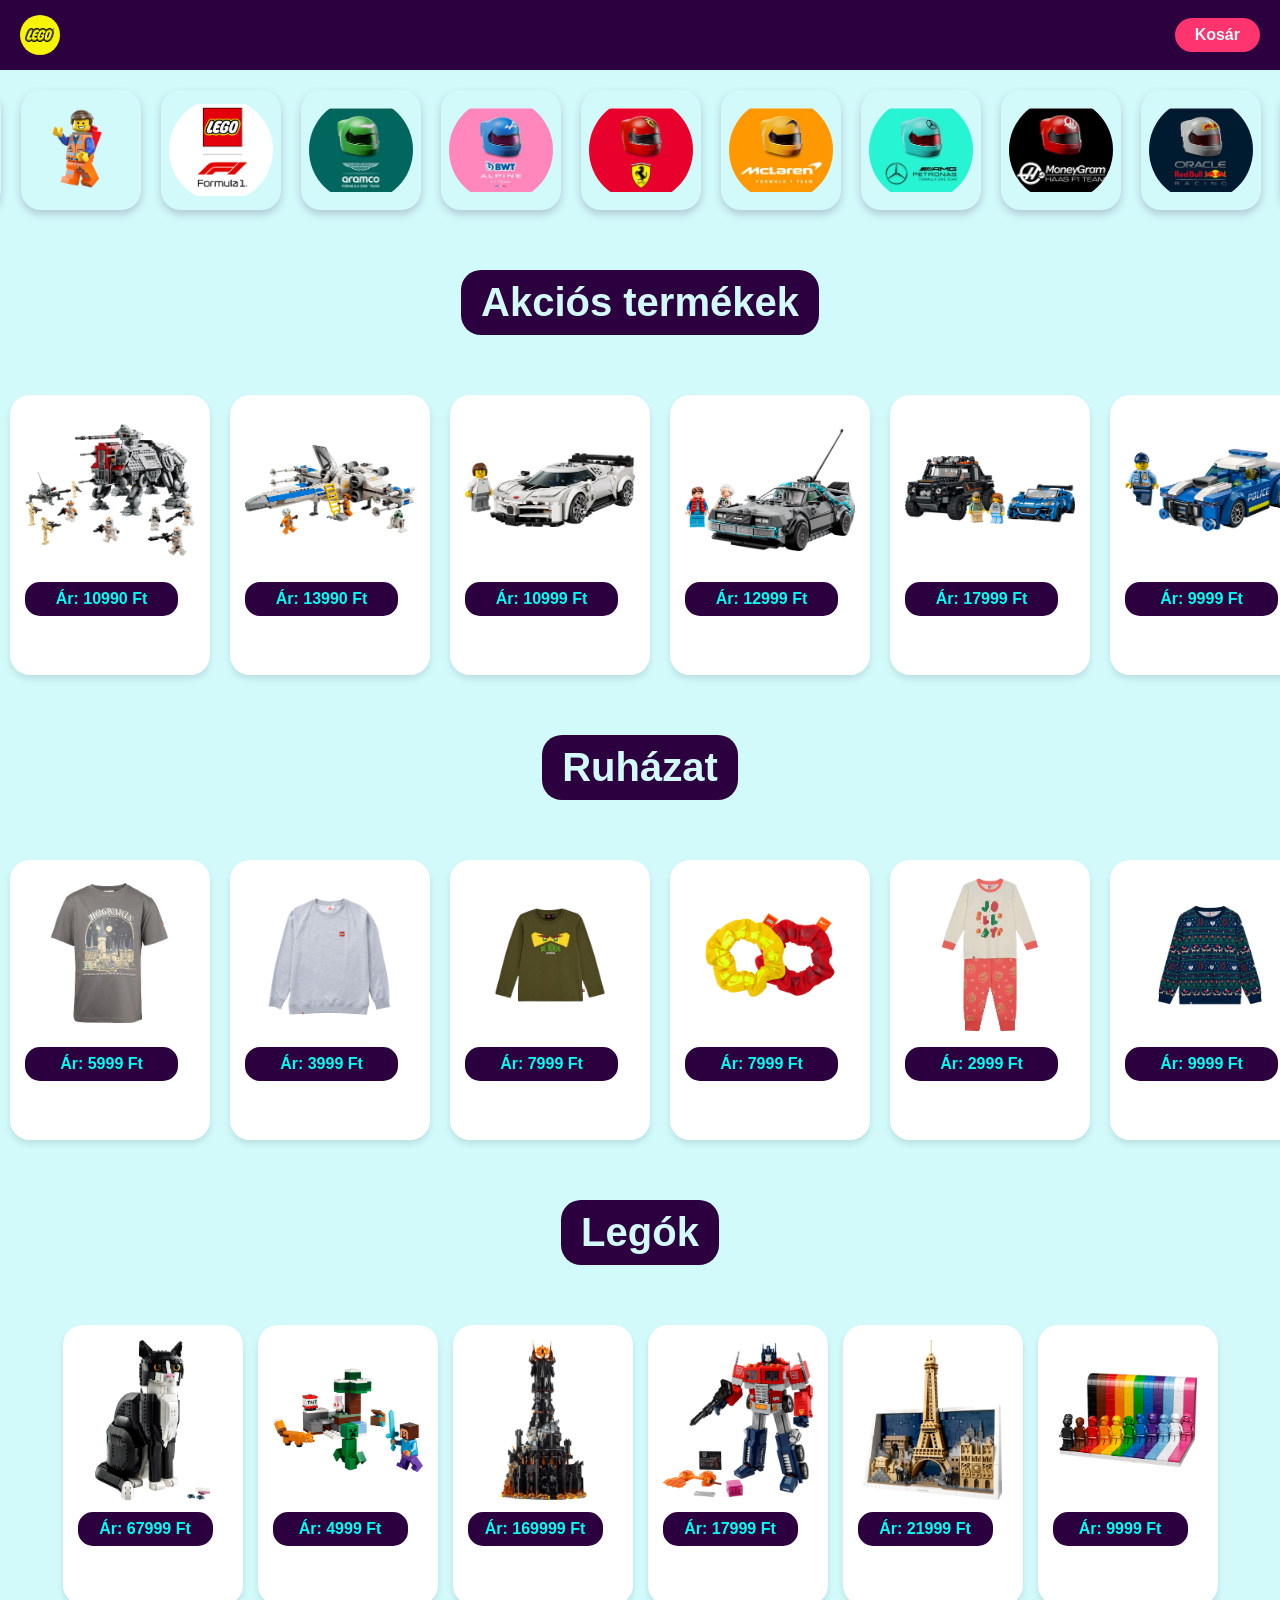
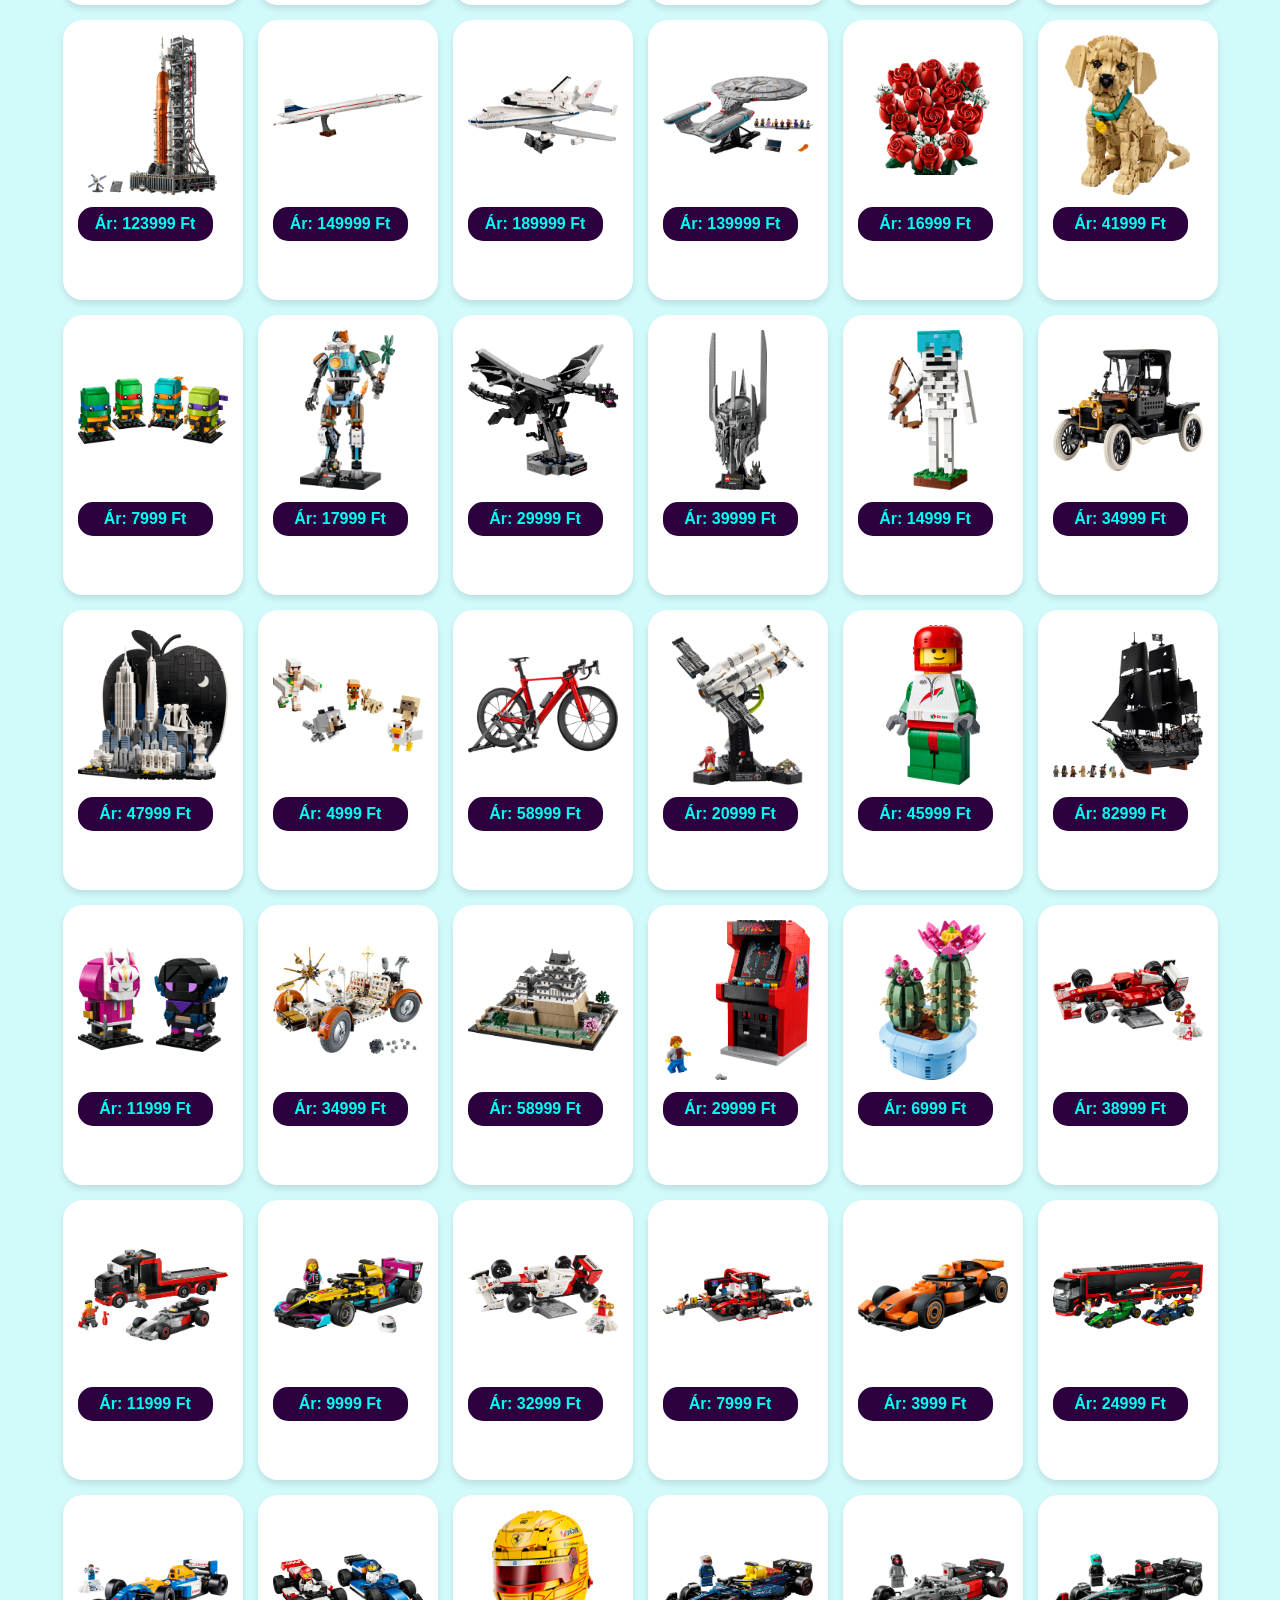
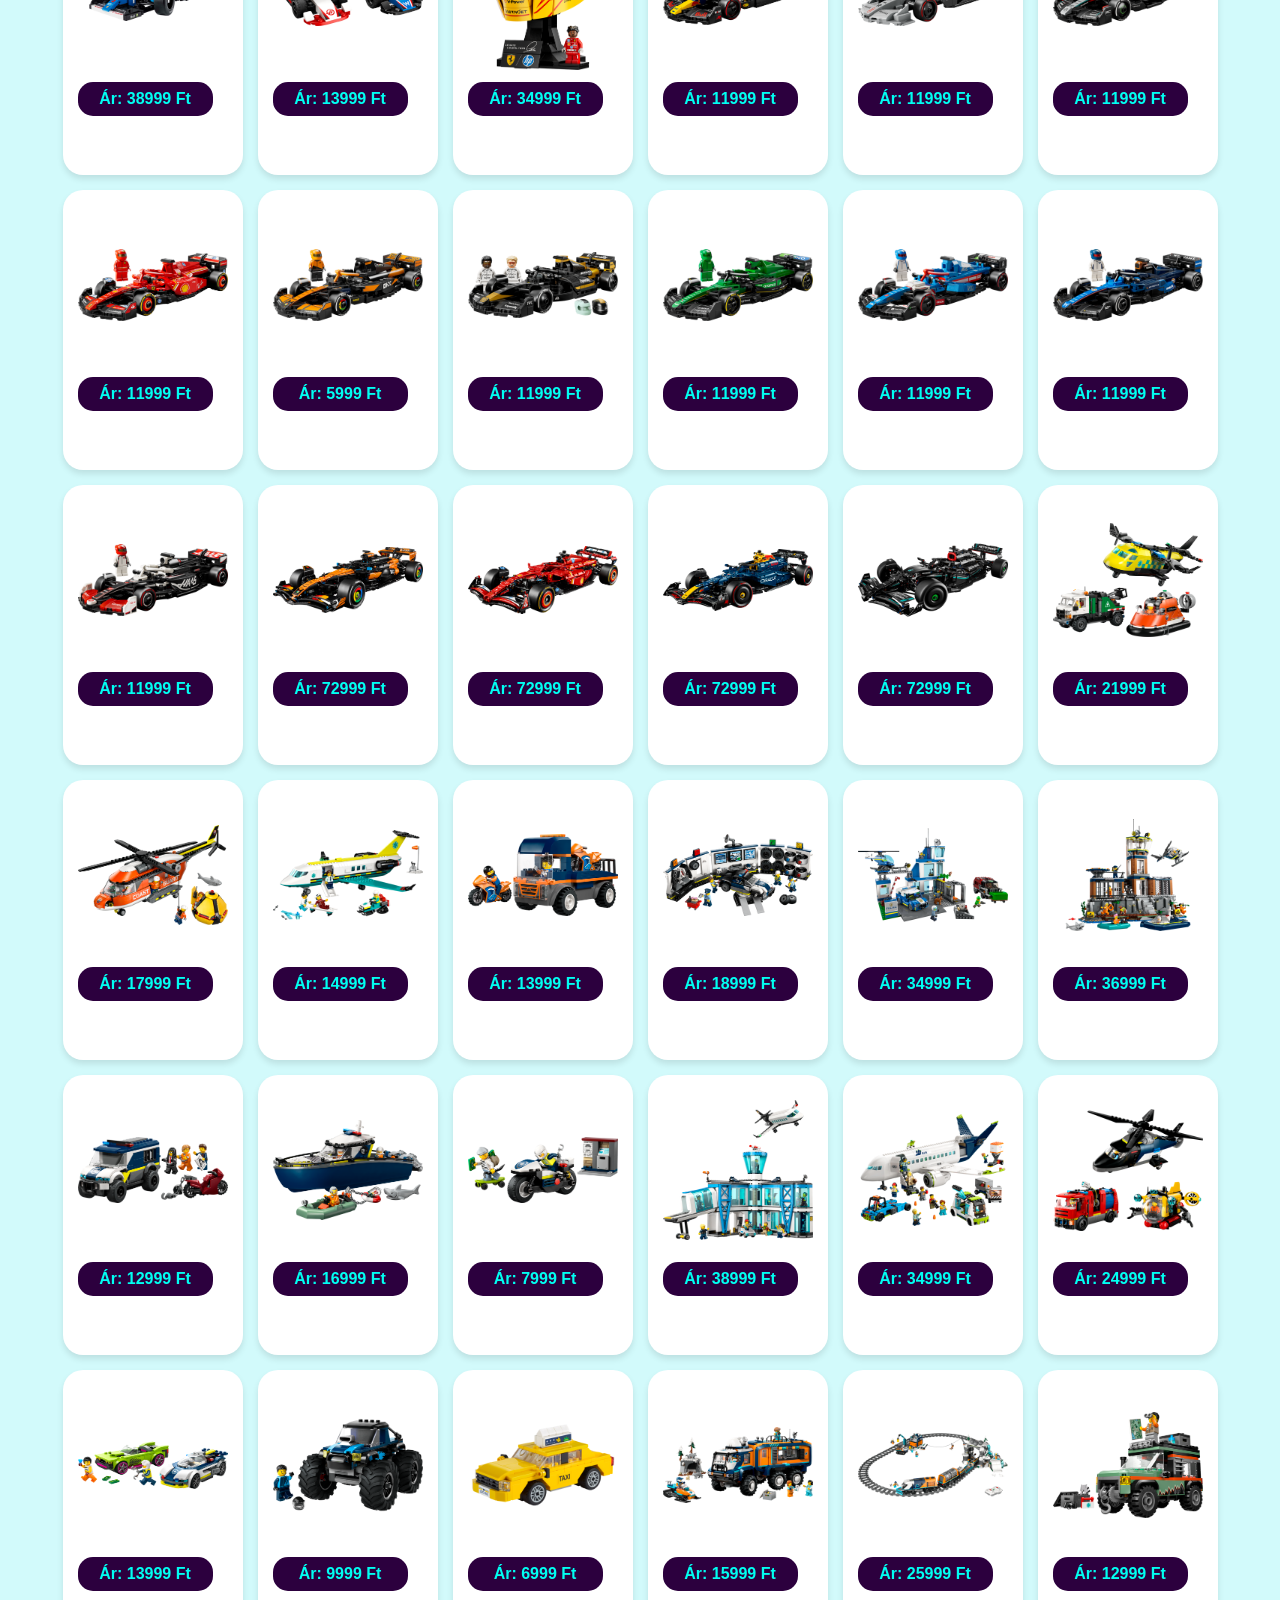
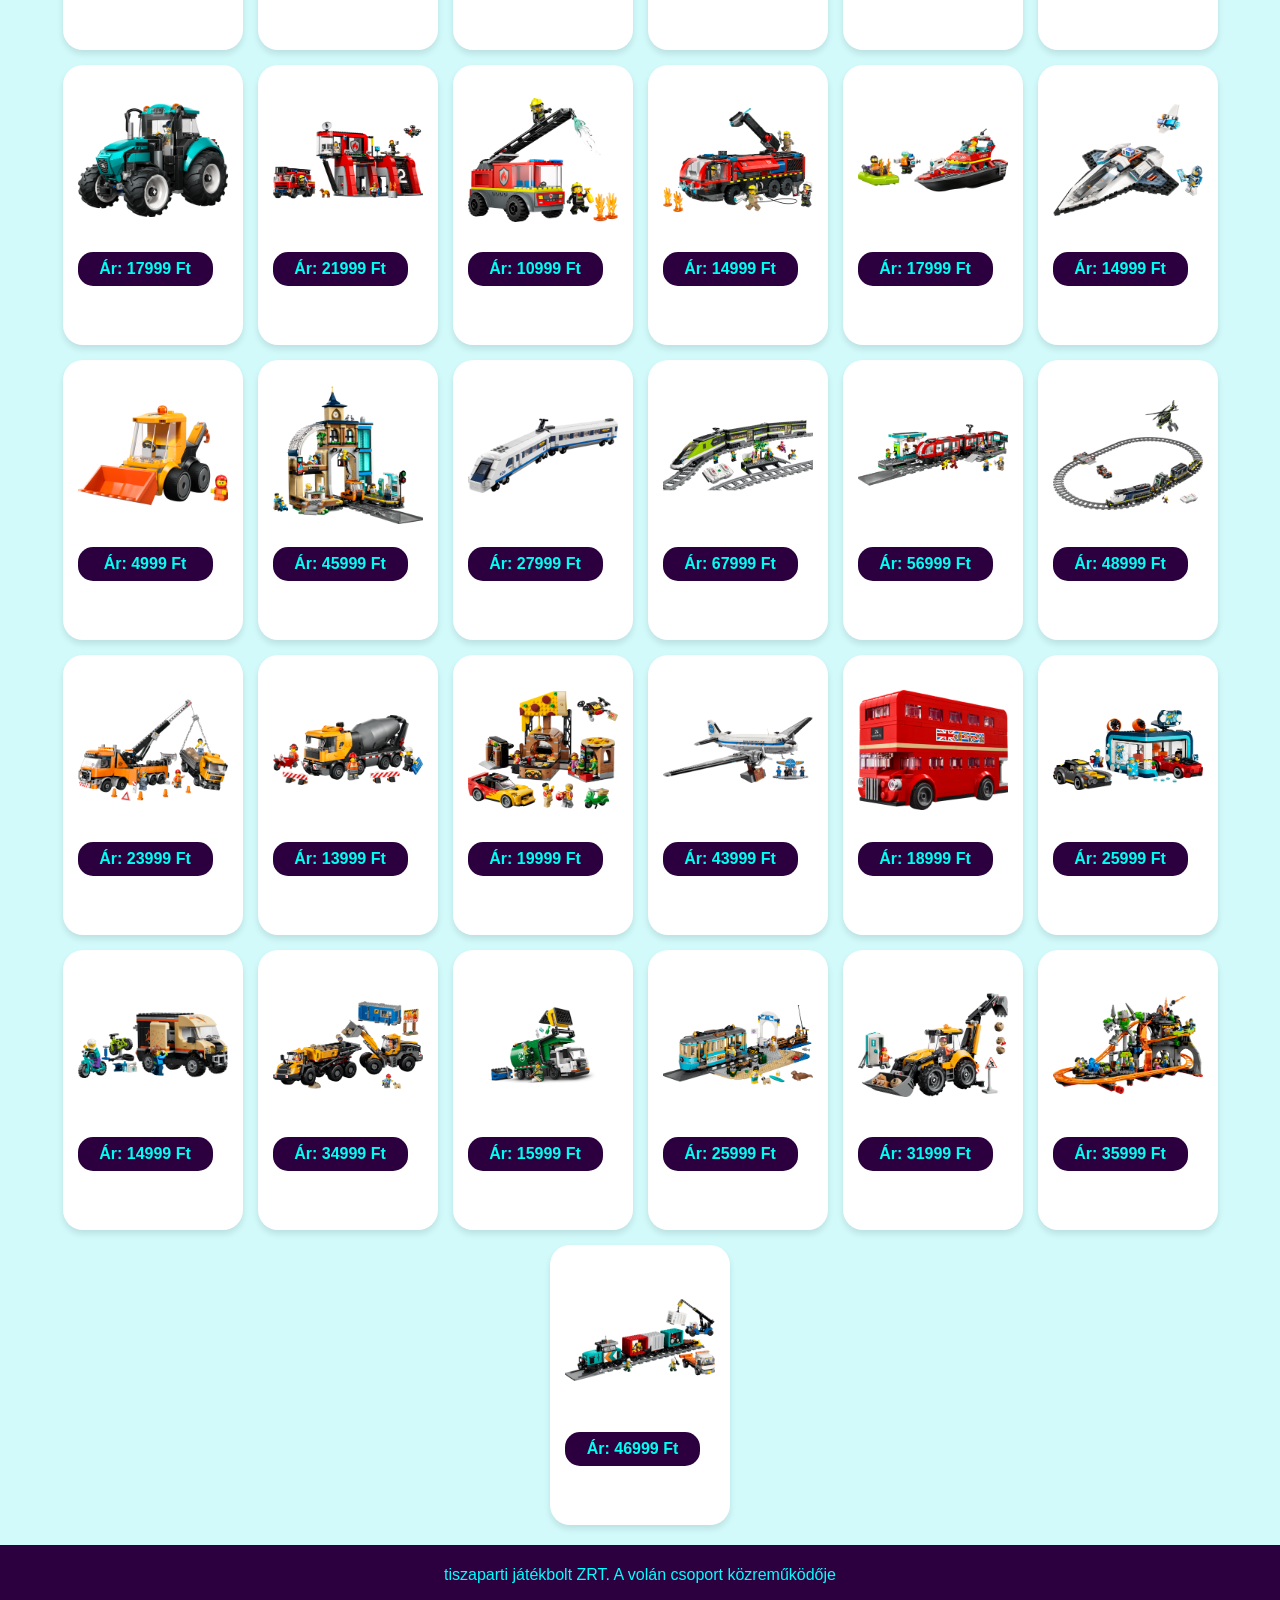
==== commit a62f6a07: "HWP-5" ====
--- a/index.html
+++ b/index.html
@@ -11,28 +11,15 @@
     <div class="csik-fent">
         <div class="logo">
             <img src="img/logo.png" alt="Logo">
-        </div>
-        
-        <div class="szurok">
-            <button class="szurok-gomb">Szűrők</button>
-            <div class="szurok-menu">
-                <label>
-                    <input type="checkbox" class="szuro" value="lego"> LEGO
-                </label>
-                <label>
-                    <input type="checkbox" class="szuro" value="akcio"> Akciós termékek
-                </label>
-                <label>
-                    <input type="checkbox" class="szuro" value="uj"> Új termékek
-                </label>
-            </div>
-        </div>                
+        </div>        
         
         <a href="kosar.html" class="kosar-link">Kosár</a>
     </div>
 </header> 
     <main>
         <div class="boxok">
+            <div class="box szuro-box aktiv" data-brand=""><img src="img/lego/2x4logo.webp" alt=""></div>
+            <div class="box szuro-box" data-brand="LEGO Ruházat Gyermek Fiúba | LEGO Ruházat Mintás Nike Airforce | LEGO Ruházat Gyermek | LEGO Ruházat Téli Mintás Pulóver Piros | LEGO Ruházat Téli Mintás Pulóver | LEGO Ruházat Gyermek Pizsama | LEGO Ruházat Klasszikus Póló |LEGO Ruházat Pulóver | LEGO Ruházat Gyermek Ninjago Pulóver | LEGO Ruházat Hajgumi"><img src="img/lego/ruha/ruha_logo.webp" alt=""></div>
             <div class="box szuro-box aktiv" data-brand="LEGO F1"><img src="img/lego/f1/lego_f1_logo.webp" alt=""></div>
             <div class="box szuro-box" data-brand="LEGO F1 Astonmartin"><img src="img/lego/f1/logok/logo1.jpg" alt=""></div>
             <div class="box szuro-box" data-brand="LEGO F1 Alpine"><img src="img/lego/f1/logok/logo2.jpg" alt=""></div>
@@ -45,6 +32,7 @@
             <div class="box szuro-box" data-brand="LEGO F1 Racingbulls"><img src="img/lego/f1/logok/logo9.jpg" alt=""></div>
             <div class="box szuro-box" data-brand="LEGO F1 Williams"><img src="img/lego/f1/logok/logo10.jpg" alt=""></div>
             <div class="box szuro-box" data-brand="LEGO Speed Champions"><img src="img/lego/f1/logok/champions.png" alt=""></div>
+            
         </div>
         <h1>Akciós termékek</h1>
         <div class="akcio">
@@ -95,43 +83,43 @@
         </div>
         <h1>Ruházat</h1>
         <div class="akcio">
-            <div class="akcio-blokk" data-category="lego" data-nev="LEGO Klasszikus Póló" data-ar="5 999 Ft" data-kep="img/lego/ruha/lego_ruha1.png">
+            <div class="akcio-blokk" data-category="lego" data-nev="LEGO Ruházat Klasszikus Póló" data-ar="5 999 Ft" data-kep="img/lego/ruha/lego_ruha1.png">
                <img src="img/lego/ruha/lego_ruha1.png" alt="">
                <div class="ar-box">Ár: 5999 Ft</div>
            </div>
-           <div class="akcio-blokk" data-category="lego" data-nev="LEGO Pulóver" data-ar="3 999 Ft" data-kep="img/lego/ruha/lego_ruha2.png">
+           <div class="akcio-blokk" data-category="lego" data-nev="LEGO Ruházat Pulóver" data-ar="3 999 Ft" data-kep="img/lego/ruha/lego_ruha2.png">
                 <img src="img/lego/ruha/lego_ruha2.png" alt="">
                 <div class="ar-box">Ár: 3999 Ft</div>
             </div>
-            <div class="akcio-blokk" data-category="lego" data-nev="LEGO Gyermek Ninjago Pulóver" data-ar="7 999 Ft" data-kep="img/lego/ruha/lego_ruha3.png">
+            <div class="akcio-blokk" data-category="lego" data-nev="LEGO Ruházat Gyermek Ninjago Pulóver" data-ar="7 999 Ft" data-kep="img/lego/ruha/lego_ruha3.png">
                 <img src="img/lego/ruha/lego_ruha3.png" alt="">
                 <div class="ar-box">Ár: 7999 Ft</div>
-            </div>
-            <div class="akcio-blokk" data-category="lego" data-nev="LEGO Hajgumi" data-ar="7 999 Ft" data-kep="img/lego/ruha/lego_ruha4.png">
+            </div> 
+            <div class="akcio-blokk" data-category="lego" data-nev="LEGO Ruházat Hajgumi" data-ar="7 999 Ft" data-kep="img/lego/ruha/lego_ruha4.png">
                 <img src="img/lego/ruha/lego_ruha4.png" alt="">
                 <div class="ar-box">Ár: 7999 Ft</div>
             </div>
-            <div class="akcio-blokk" data-category="lego" data-nev="LEGO Gyermek Pizsama" data-ar="2 999 Ft" data-kep="img/lego/ruha/lego_ruha5.png">
+            <div class="akcio-blokk" data-category="lego" data-nev="LEGO Ruházat Gyermek Pizsama" data-ar="2 999 Ft" data-kep="img/lego/ruha/lego_ruha5.png">
                 <img src="img/lego/ruha/lego_ruha5.png" alt="">
                 <div class="ar-box">Ár: 2999 Ft</div>
             </div>
-            <div class="akcio-blokk" data-category="lego" data-nev="LEGO Téli Mintás Pulóver" data-ar="9 999 Ft" data-kep="img/lego/ruha/lego_ruha6.png">
+            <div class="akcio-blokk" data-category="lego" data-nev="LEGO Ruházat Téli Mintás Pulóver" data-ar="9 999 Ft" data-kep="img/lego/ruha/lego_ruha6.png">
                 <img src="img/lego/ruha/lego_ruha6.png" alt="">
                 <div class="ar-box">Ár: 9999 Ft</div>
             </div>
-            <div class="akcio-blokk" data-category="lego" data-nev="LEGO Téli Mintás Pulóver Piros" data-ar="3 490 Ft" data-kep="img/lego/ruha/lego_ruha7.png">
+            <div class="akcio-blokk" data-category="lego" data-nev="LEGO Ruházat Téli Mintás Pulóver Piros" data-ar="3 490 Ft" data-kep="img/lego/ruha/lego_ruha7.png">
                 <img src="img/lego/ruha/lego_ruha7.png" alt="">
                 <div class="ar-box">Ár: 3490 Ft</div>
             </div>
-            <div class="akcio-blokk" data-category="lego" data-nev="LEGO Gyermek" data-ar="6 999 Ft" data-kep="img/lego/ruha/lego_ruha8.png">
+            <div class="akcio-blokk" data-category="lego" data-nev="LEGO Ruházat Gyermek" data-ar="6 999 Ft" data-kep="img/lego/ruha/lego_ruha8.png">
                 <img src="img/lego/ruha/lego_ruha8.png" alt="">
                 <div class="ar-box">Ár: 6999 Ft</div>
             </div>
-            <div class="akcio-blokk" data-category="lego" data-nev="LEGO Mintás Nike Airforce" data-ar="8 490 Ft" data-kep="img/lego/ruha/lego_ruha10.png">
+            <div class="akcio-blokk" data-category="lego" data-nev="LEGO Ruházat Mintás Nike Airforce" data-ar="8 490 Ft" data-kep="img/lego/ruha/lego_ruha10.png">
                 <img src="img/lego/ruha/lego_ruha10.png" alt="">
                 <div class="ar-box">Ár: 8490 Ft</div>
             </div>
-            <div class="akcio-blokk" data-category="lego" data-nev="LEGO Gyermek Fiúba" data-ar="12 990 Ft" data-kep="img/lego/ruha/lego_ruha9.png">
+            <div class="akcio-blokk" data-category="lego" data-nev="LEGO Ruházat Gyermek Fiúba" data-ar="12 990 Ft" data-kep="img/lego/ruha/lego_ruha9.png">
                 <img src="img/lego/ruha/lego_ruha9.png" alt="">
                 <div class="ar-box">Ár: 12990 Ft</div>
             </div>
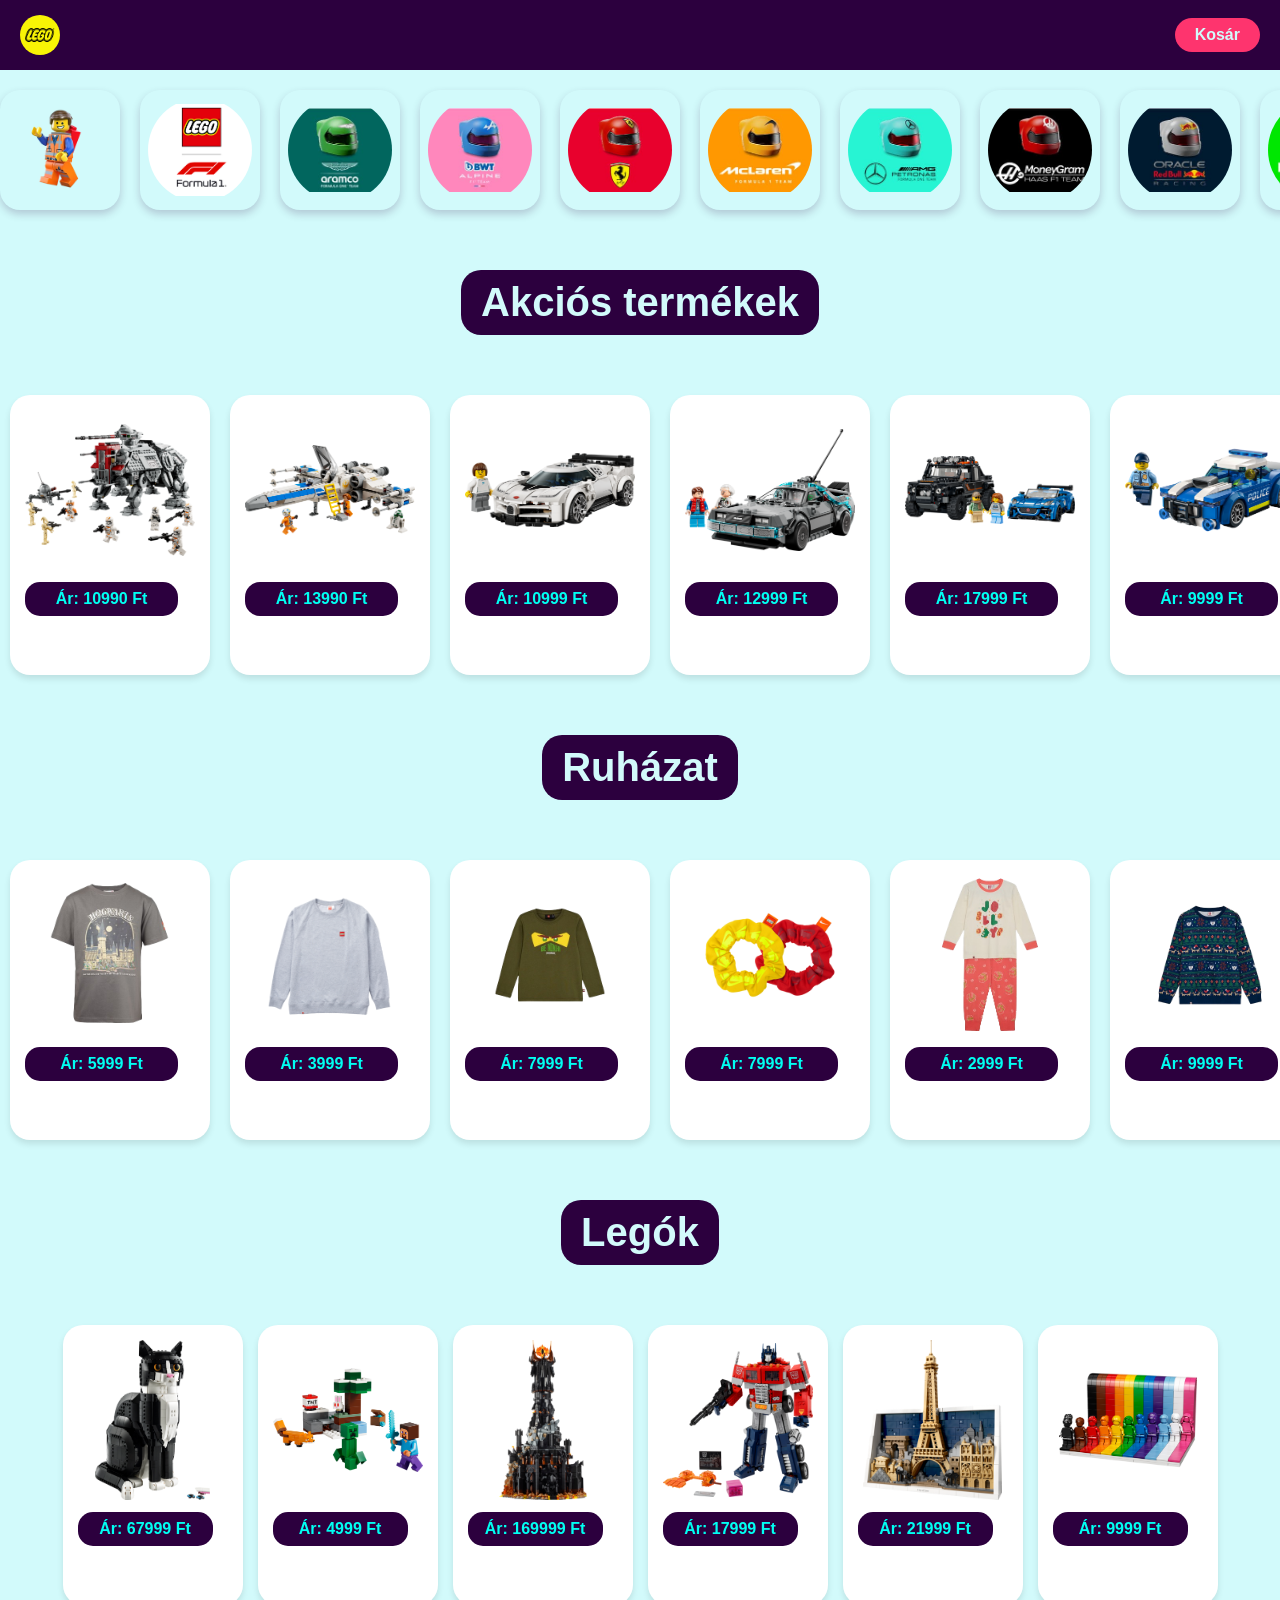
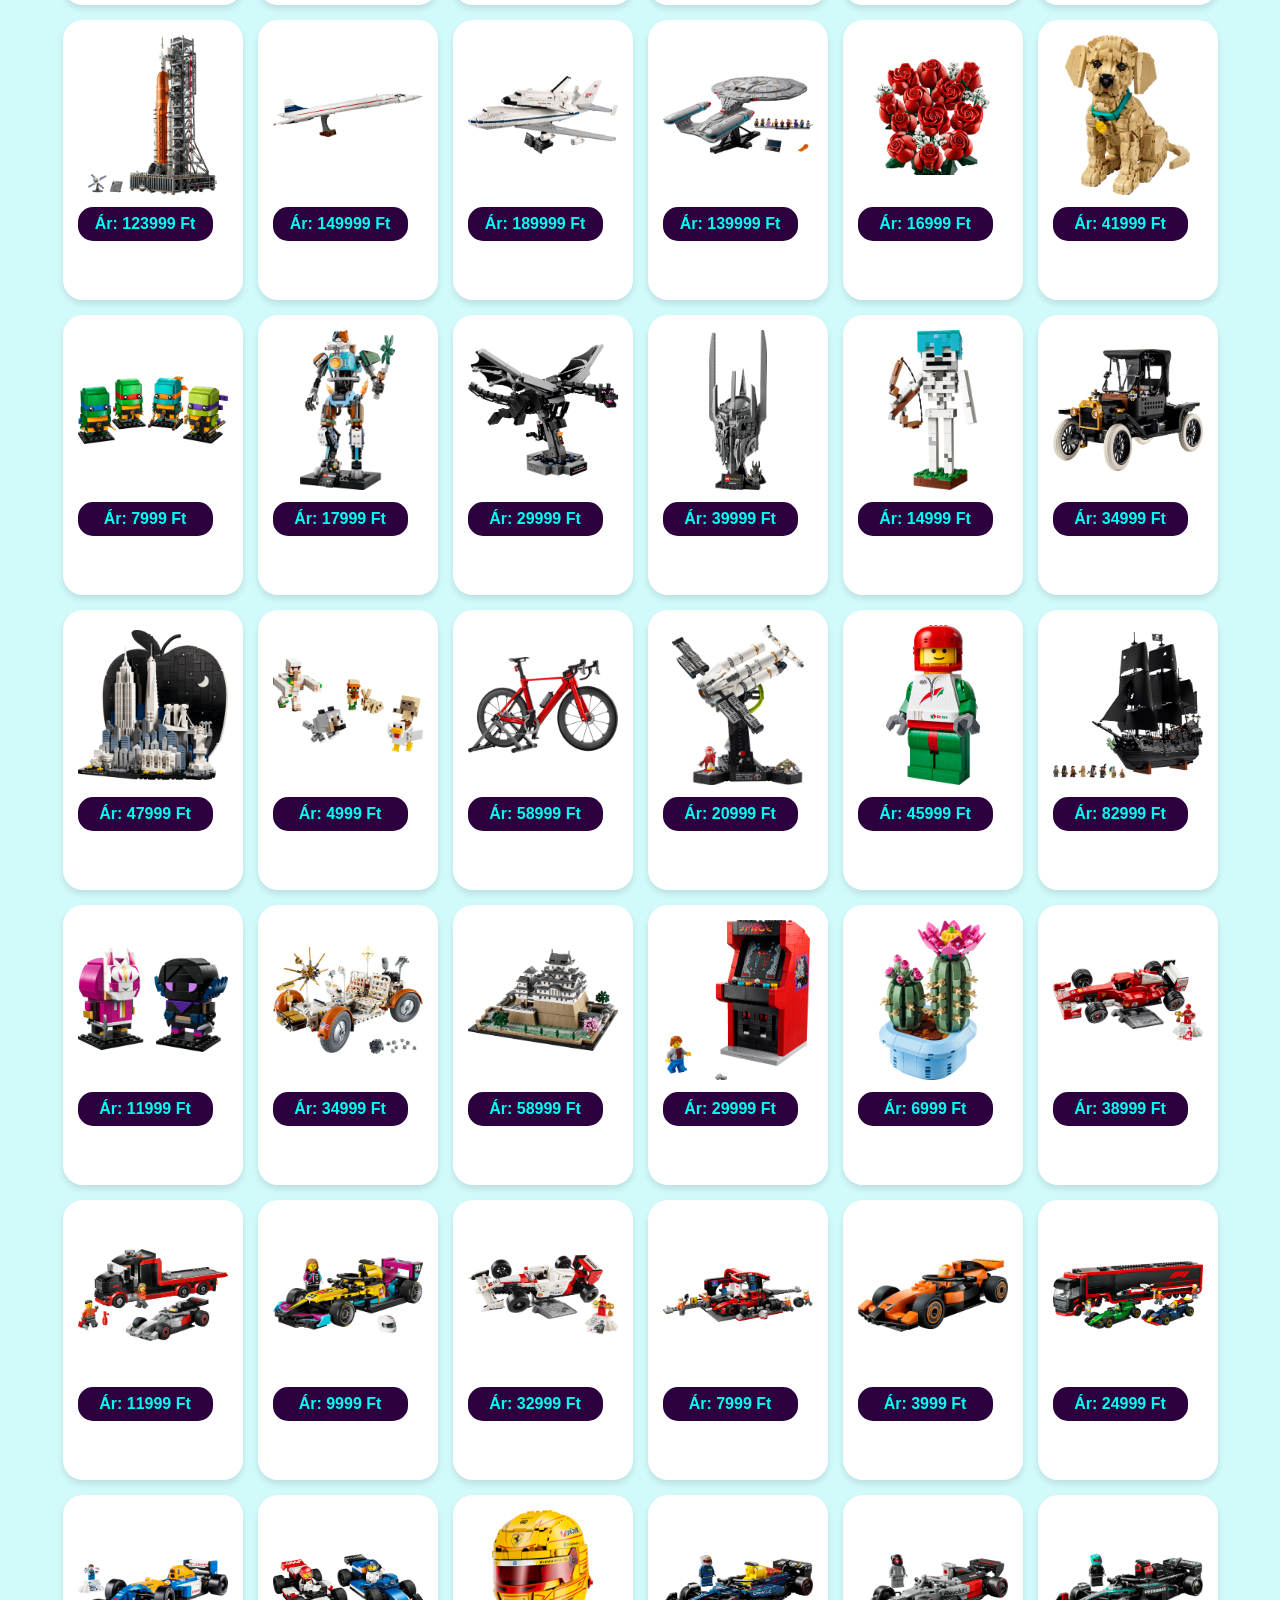
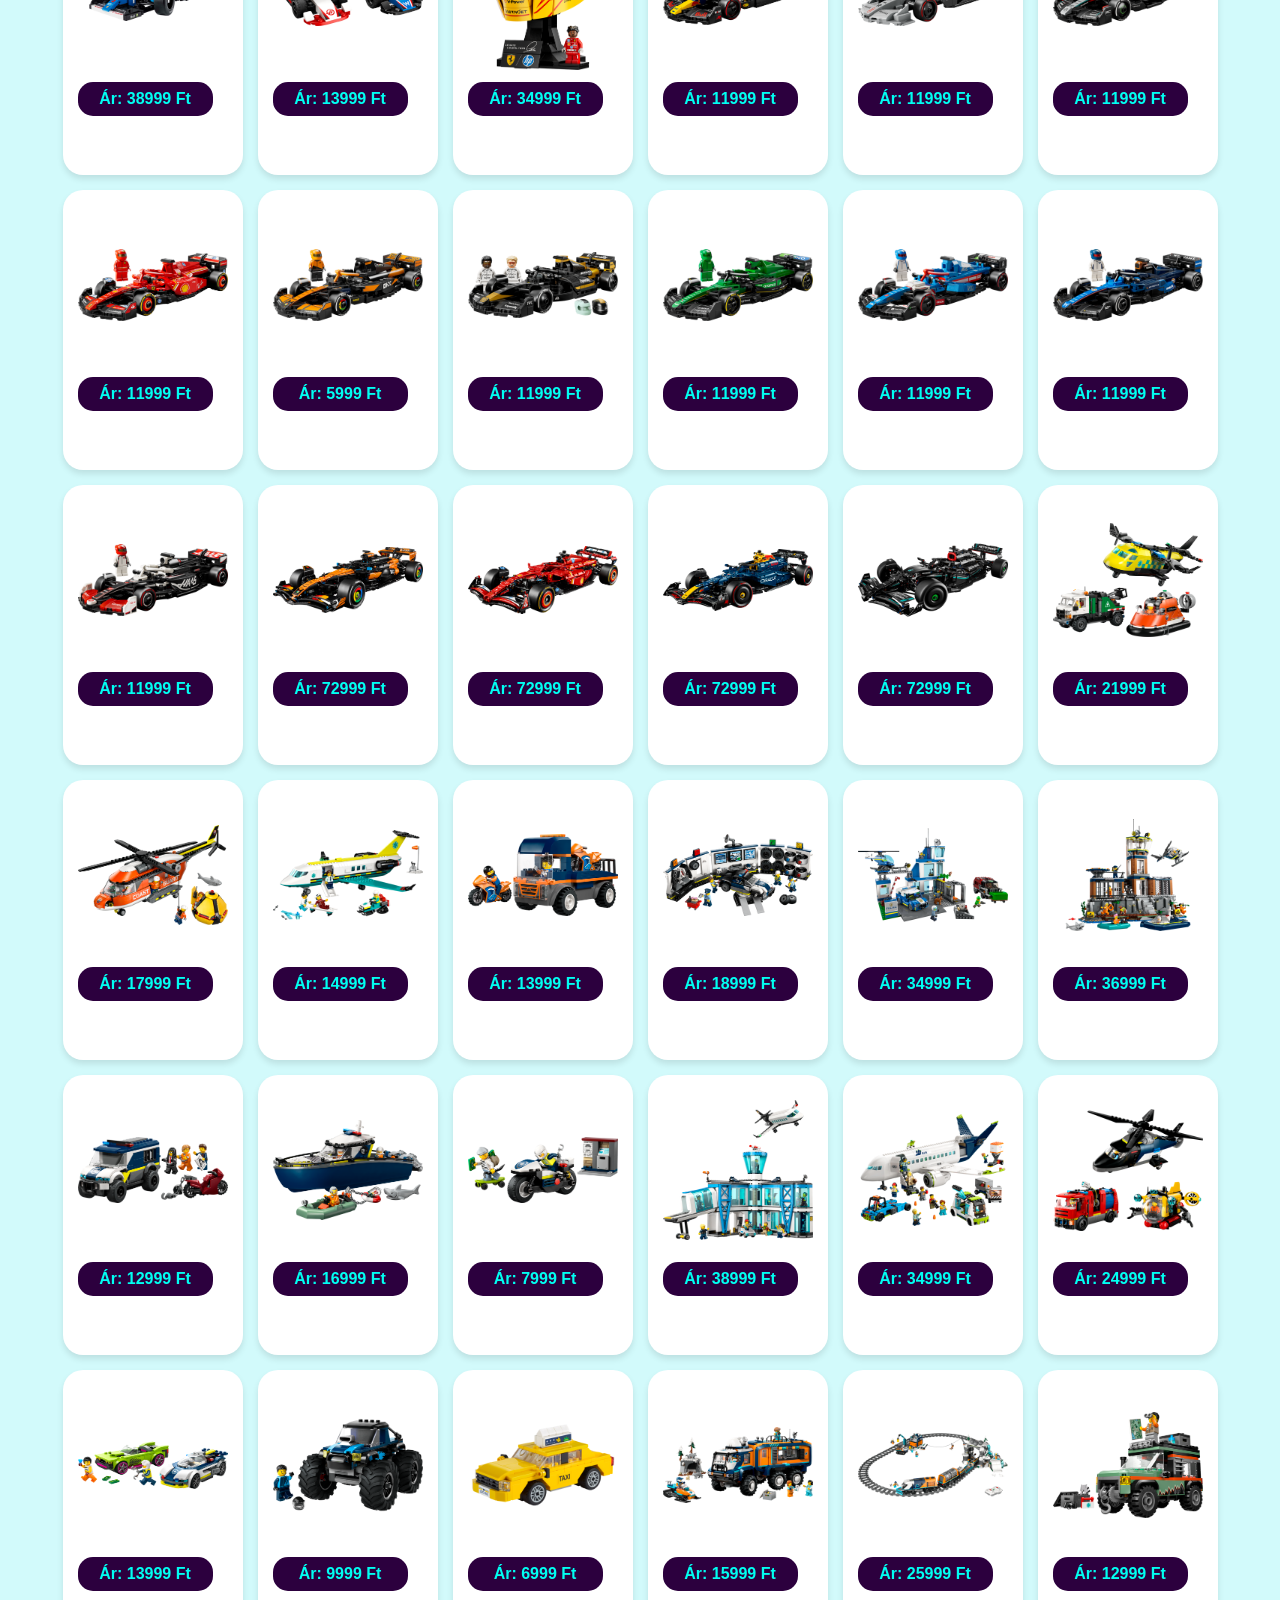
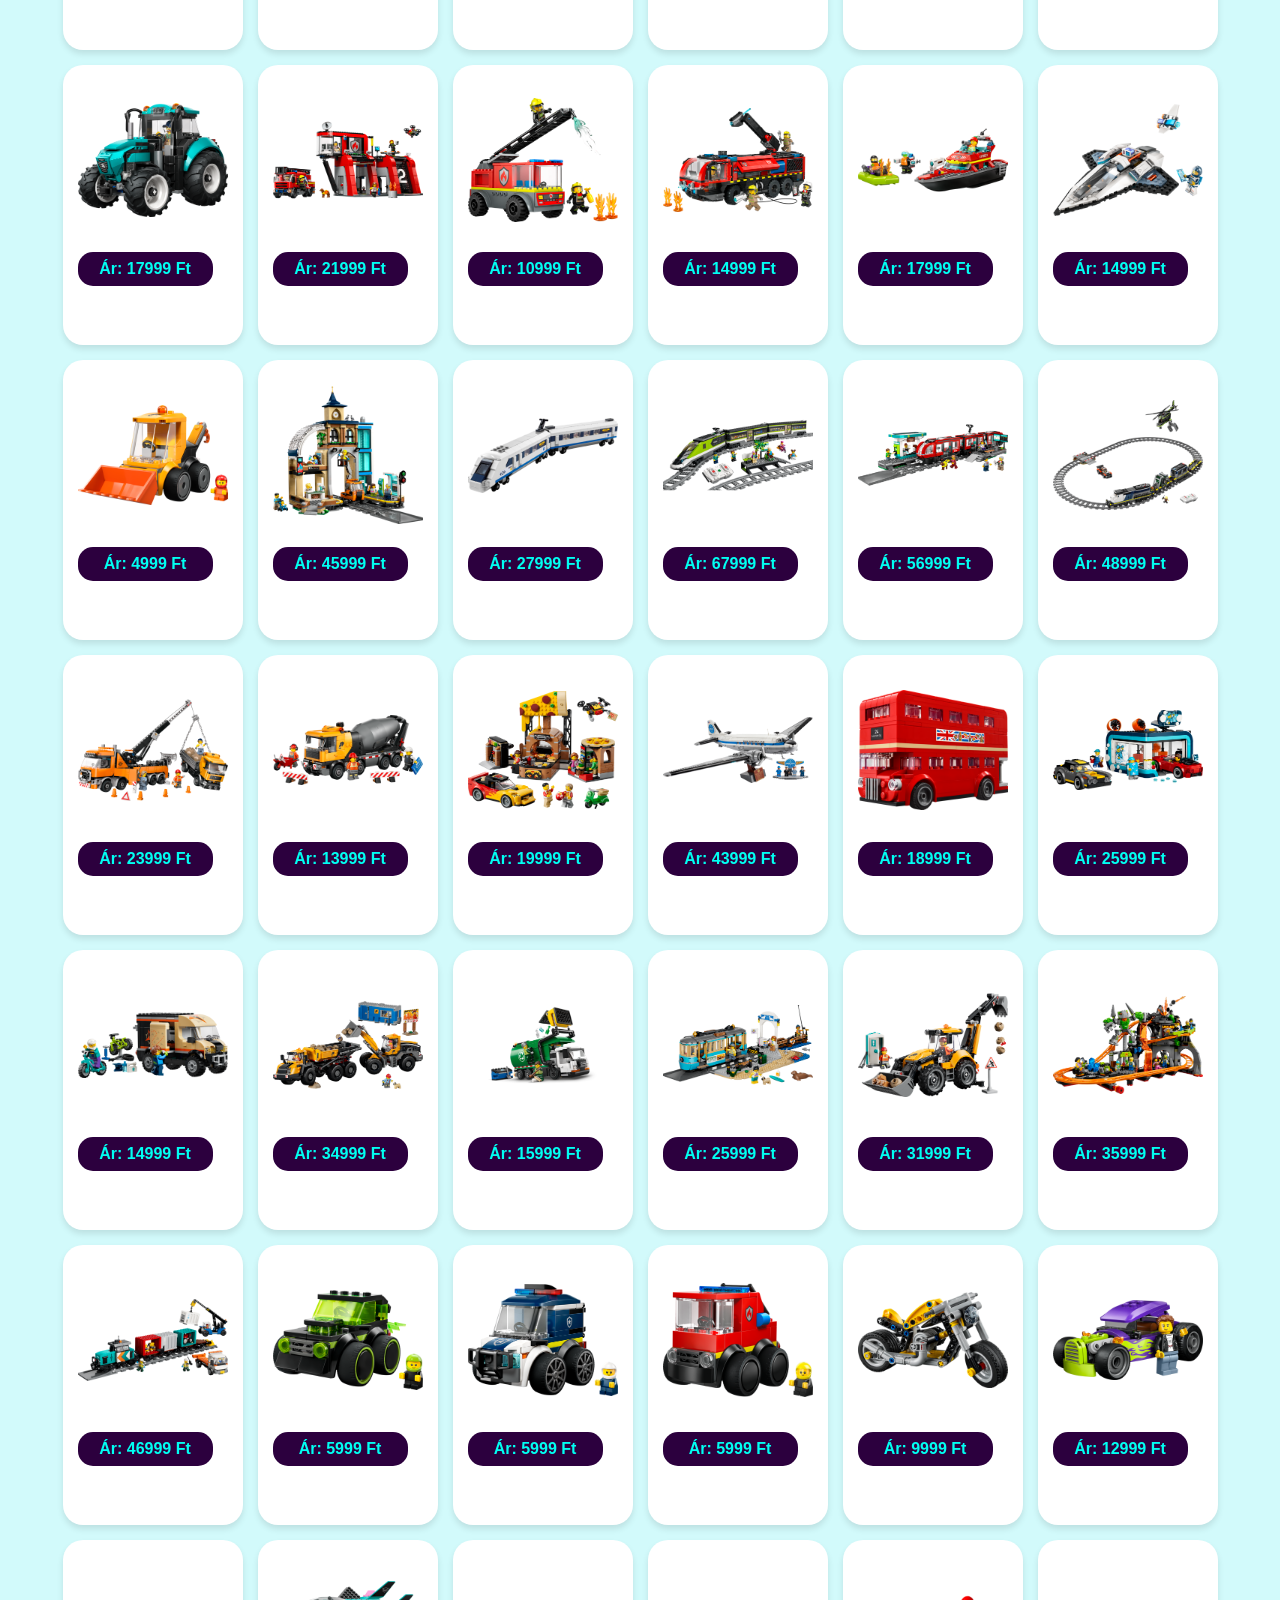
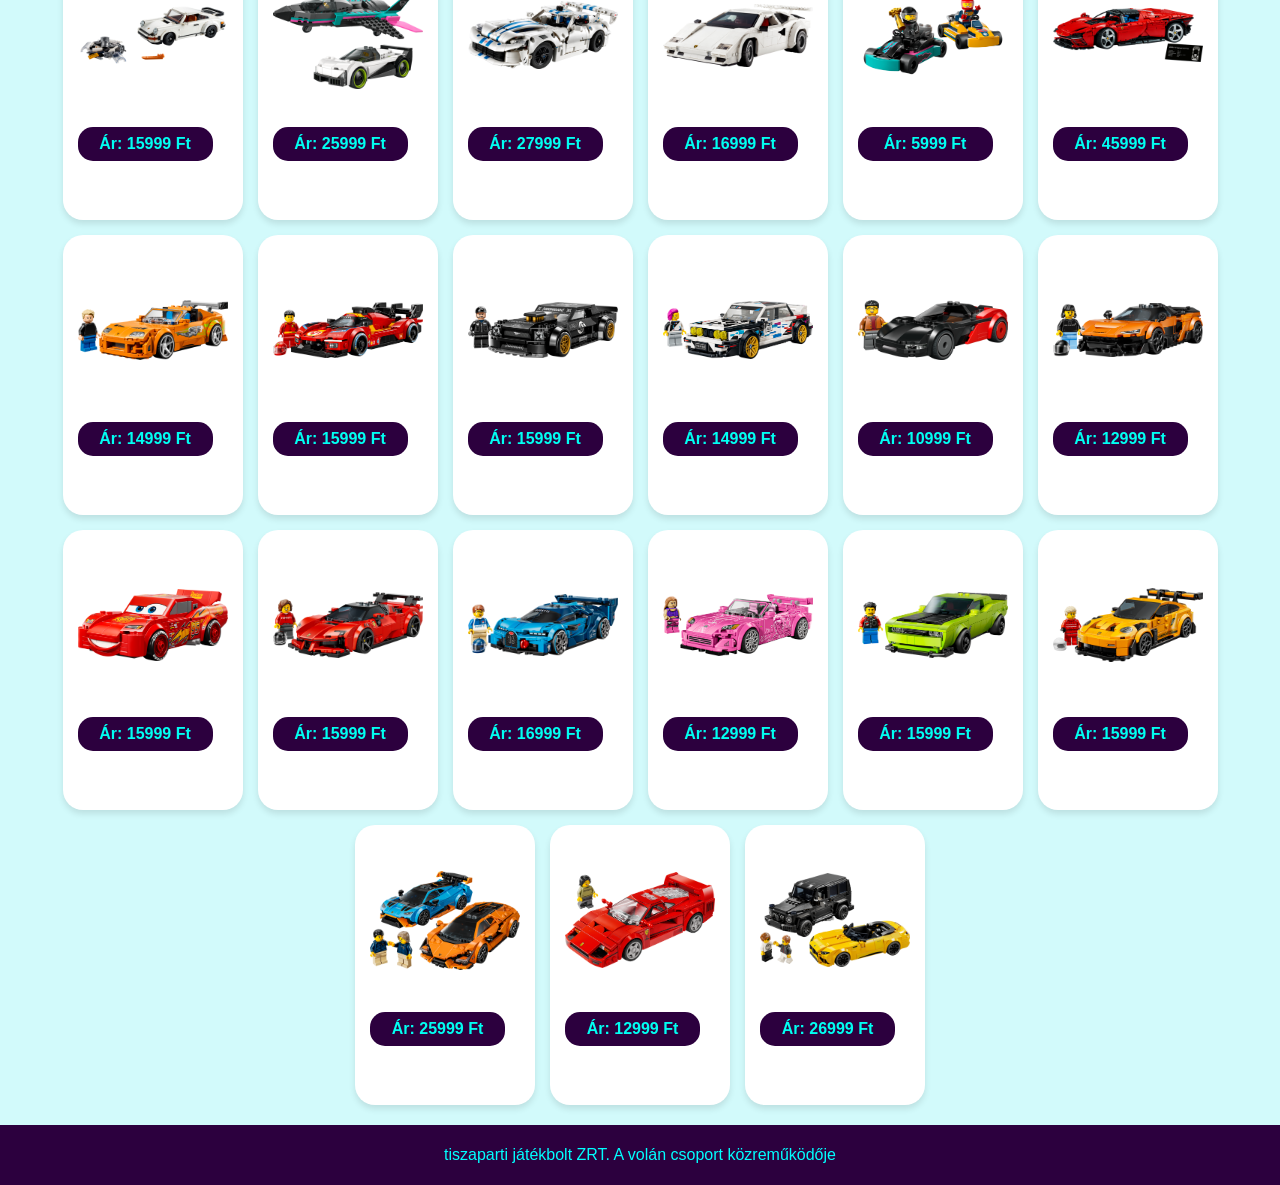
==== commit 5923a6da: "HWP-5" ====
--- a/index.html
+++ b/index.html
@@ -514,6 +514,111 @@
                 <img src="img/lego/lego city/lego70.png" alt="">
                 <div class="ar-box">Ár: 46999 Ft</div>
             </div>
+            <div class="akcio-blokk" data-category="lego" data-nev="LEGO Speed Champions" data-ar="5999 Ft" data-kep="img/lego/lego speed champions/lego106.png">
+                <img src="img/lego/lego speed champions/lego106.png" alt="">
+                <div class="ar-box">Ár: 5999 Ft</div>
+            </div>
+            <div class="akcio-blokk" data-category="lego" data-nev="LEGO Speed Champions" data-ar="5999 Ft" data-kep="img/lego/lego speed champions/lego107.png">
+                <img src="img/lego/lego speed champions/lego107.png" alt="">
+                <div class="ar-box">Ár: 5999 Ft</div>
+            </div>
+            <div class="akcio-blokk" data-category="lego" data-nev="LEGO Speed Champions" data-ar="5999 Ft" data-kep="img/lego/lego speed champions/lego108.png">
+                <img src="img/lego/lego speed champions/lego108.png" alt="">
+                <div class="ar-box">Ár: 5999 Ft</div>
+            </div>
+            <div class="akcio-blokk" data-category="lego" data-nev="LEGO Speed Champions" data-ar="9999 Ft" data-kep="img/lego/lego speed champions/lego110.png">
+                <img src="img/lego/lego speed champions/lego110.png" alt="">
+                <div class="ar-box">Ár: 9999 Ft</div>
+            </div>
+            <div class="akcio-blokk" data-category="lego" data-nev="LEGO Speed Champions" data-ar="12999 Ft" data-kep="img/lego/lego speed champions/lego113.png">
+                <img src="img/lego/lego speed champions/lego113.png" alt="">
+                <div class="ar-box">Ár: 12999 Ft</div>
+            </div>
+            <div class="akcio-blokk" data-category="lego" data-nev="LEGO Speed Champions" data-ar="15999 Ft" data-kep="img/lego/lego speed champions/lego117.png">
+                <img src="img/lego/lego speed champions/lego117.png" alt="">
+                <div class="ar-box">Ár: 15999 Ft</div>
+            </div>
+            <div class="akcio-blokk" data-category="lego" data-nev="LEGO Speed Champions" data-ar="25999 Ft" data-kep="img/lego/lego speed champions/lego129.png">
+                <img src="img/lego/lego speed champions/lego129.png" alt="">
+                <div class="ar-box">Ár: 25999 Ft</div>
+            </div>
+            <div class="akcio-blokk" data-category="lego" data-nev="LEGO Speed Champions" data-ar="27999 Ft" data-kep="img/lego/lego speed champions/lego152.png">
+                <img src="img/lego/lego speed champions/lego152.png" alt="">
+                <div class="ar-box">Ár: 27999 Ft</div>
+            </div>
+            <div class="akcio-blokk" data-category="lego" data-nev="LEGO Speed Champions" data-ar="16999 Ft" data-kep="img/lego/lego speed champions/lego99.png">
+                <img src="img/lego/lego speed champions/lego99.png" alt="">
+                <div class="ar-box">Ár: 16999 Ft</div>
+            </div>
+            <div class="akcio-blokk" data-category="lego" data-nev="LEGO Speed Champions" data-ar="5999 Ft" data-kep="img/lego/lego speed champions/lego88.png">
+                <img src="img/lego/lego speed champions/lego88.png" alt="">
+                <div class="ar-box">Ár: 5999 Ft</div>
+            </div>
+            <div class="akcio-blokk" data-category="lego" data-nev="LEGO Speed Champions" data-ar="45999 Ft" data-kep="img/lego/lego speed champions/lego85.png">
+                <img src="img/lego/lego speed champions/lego85.png" alt="">
+                <div class="ar-box">Ár: 45999 Ft</div>
+            </div>
+            <div class="akcio-blokk" data-category="lego" data-nev="LEGO Speed Champions" data-ar="14999 Ft" data-kep="img/lego/lego speed champions/lego68.png">
+                <img src="img/lego/lego speed champions/lego68.png" alt="">
+                <div class="ar-box">Ár: 14999 Ft</div>
+            </div>
+            <div class="akcio-blokk" data-category="lego" data-nev="LEGO Speed Champions" data-ar="15999 Ft" data-kep="img/lego/lego speed champions/lego60.png">
+                <img src="img/lego/lego speed champions/lego60.png" alt="">
+                <div class="ar-box">Ár: 15999 Ft</div>
+            </div>
+            <div class="akcio-blokk" data-category="lego" data-nev="LEGO Speed Champions" data-ar="15999 Ft" data-kep="img/lego/lego speed champions/lego52.png">
+                <img src="img/lego/lego speed champions/lego52.png" alt="">
+                <div class="ar-box">Ár: 15999 Ft</div>
+            </div>
+            <div class="akcio-blokk" data-category="lego" data-nev="LEGO Speed Champions" data-ar="14999 Ft" data-kep="img/lego/lego speed champions/lego51.png">
+                <img src="img/lego/lego speed champions/lego51.png" alt="">
+                <div class="ar-box">Ár: 14999 Ft</div>
+            </div>
+            <div class="akcio-blokk" data-category="lego" data-nev="LEGO Speed Champions" data-ar="10999 Ft" data-kep="img/lego/lego speed champions/lego41.png">
+                <img src="img/lego/lego speed champions/lego41.png" alt="">
+                <div class="ar-box">Ár: 10999 Ft</div>
+            </div>
+            <div class="akcio-blokk" data-category="lego" data-nev="LEGO Speed Champions" data-ar="12999 Ft" data-kep="img/lego/lego speed champions/lego39.png">
+                <img src="img/lego/lego speed champions/lego39.png" alt="">
+                <div class="ar-box">Ár: 12999 Ft</div>
+            </div>
+            <div class="akcio-blokk" data-category="lego" data-nev="LEGO Speed Champions" data-ar="15999 Ft" data-kep="img/lego/lego speed champions/lego37.png">
+                <img src="img/lego/lego speed champions/lego37.png" alt="">
+                <div class="ar-box">Ár: 15999 Ft</div>
+            </div>
+            <div class="akcio-blokk" data-category="lego" data-nev="LEGO Speed Champions" data-ar="15999 Ft" data-kep="img/lego/lego speed champions/lego36.png">
+                <img src="img/lego/lego speed champions/lego36.png" alt="">
+                <div class="ar-box">Ár: 15999 Ft</div>
+            </div>
+            <div class="akcio-blokk" data-category="lego" data-nev="LEGO Speed Champions" data-ar="16999 Ft" data-kep="img/lego/lego speed champions/lego35.png">
+                <img src="img/lego/lego speed champions/lego35.png" alt="">
+                <div class="ar-box">Ár: 16999 Ft</div>
+            </div>
+            <div class="akcio-blokk" data-category="lego" data-nev="LEGO Speed Champions" data-ar="12999 Ft" data-kep="img/lego/lego speed champions/lego34.png">
+                <img src="img/lego/lego speed champions/lego34.png" alt="">
+                <div class="ar-box">Ár: 12999 Ft</div>
+            </div>
+            <div class="akcio-blokk" data-category="lego" data-nev="LEGO Speed Champions" data-ar="15999 Ft" data-kep="img/lego/lego speed champions/lego30.png">
+                <img src="img/lego/lego speed champions/lego30.png" alt="">
+                <div class="ar-box">Ár: 15999 Ft</div>
+            </div>
+            <div class="akcio-blokk" data-category="lego" data-nev="LEGO Speed Champions" data-ar="15999 Ft" data-kep="img/lego/lego speed champions/lego32.png">
+                <img src="img/lego/lego speed champions/lego32.png" alt="">
+                <div class="ar-box">Ár: 15999 Ft</div>
+            </div>
+            <div class="akcio-blokk" data-category="lego" data-nev="LEGO Speed Champions" data-ar="25999 Ft" data-kep="img/lego/lego speed champions/lego31.png">
+                <img src="img/lego/lego speed champions/lego31.png" alt="">
+                <div class="ar-box">Ár: 25999 Ft</div>
+            </div>
+            <div class="akcio-blokk" data-category="lego" data-nev="LEGO Speed Champions" data-ar="12999 Ft" data-kep="img/lego/lego speed champions/lego29.png">
+                <img src="img/lego/lego speed champions/lego29.png" alt="">
+                <div class="ar-box">Ár: 12999 Ft</div>
+            </div>
+            <div class="akcio-blokk" data-category="lego" data-nev="LEGO Speed Champions" data-ar="26999 Ft" data-kep="img/lego/lego speed champions/lego28.png">
+                <img src="img/lego/lego speed champions/lego28.png" alt="">
+                <div class="ar-box">Ár: 26999 Ft</div>
+            </div>
+        
             
         </div>
 
